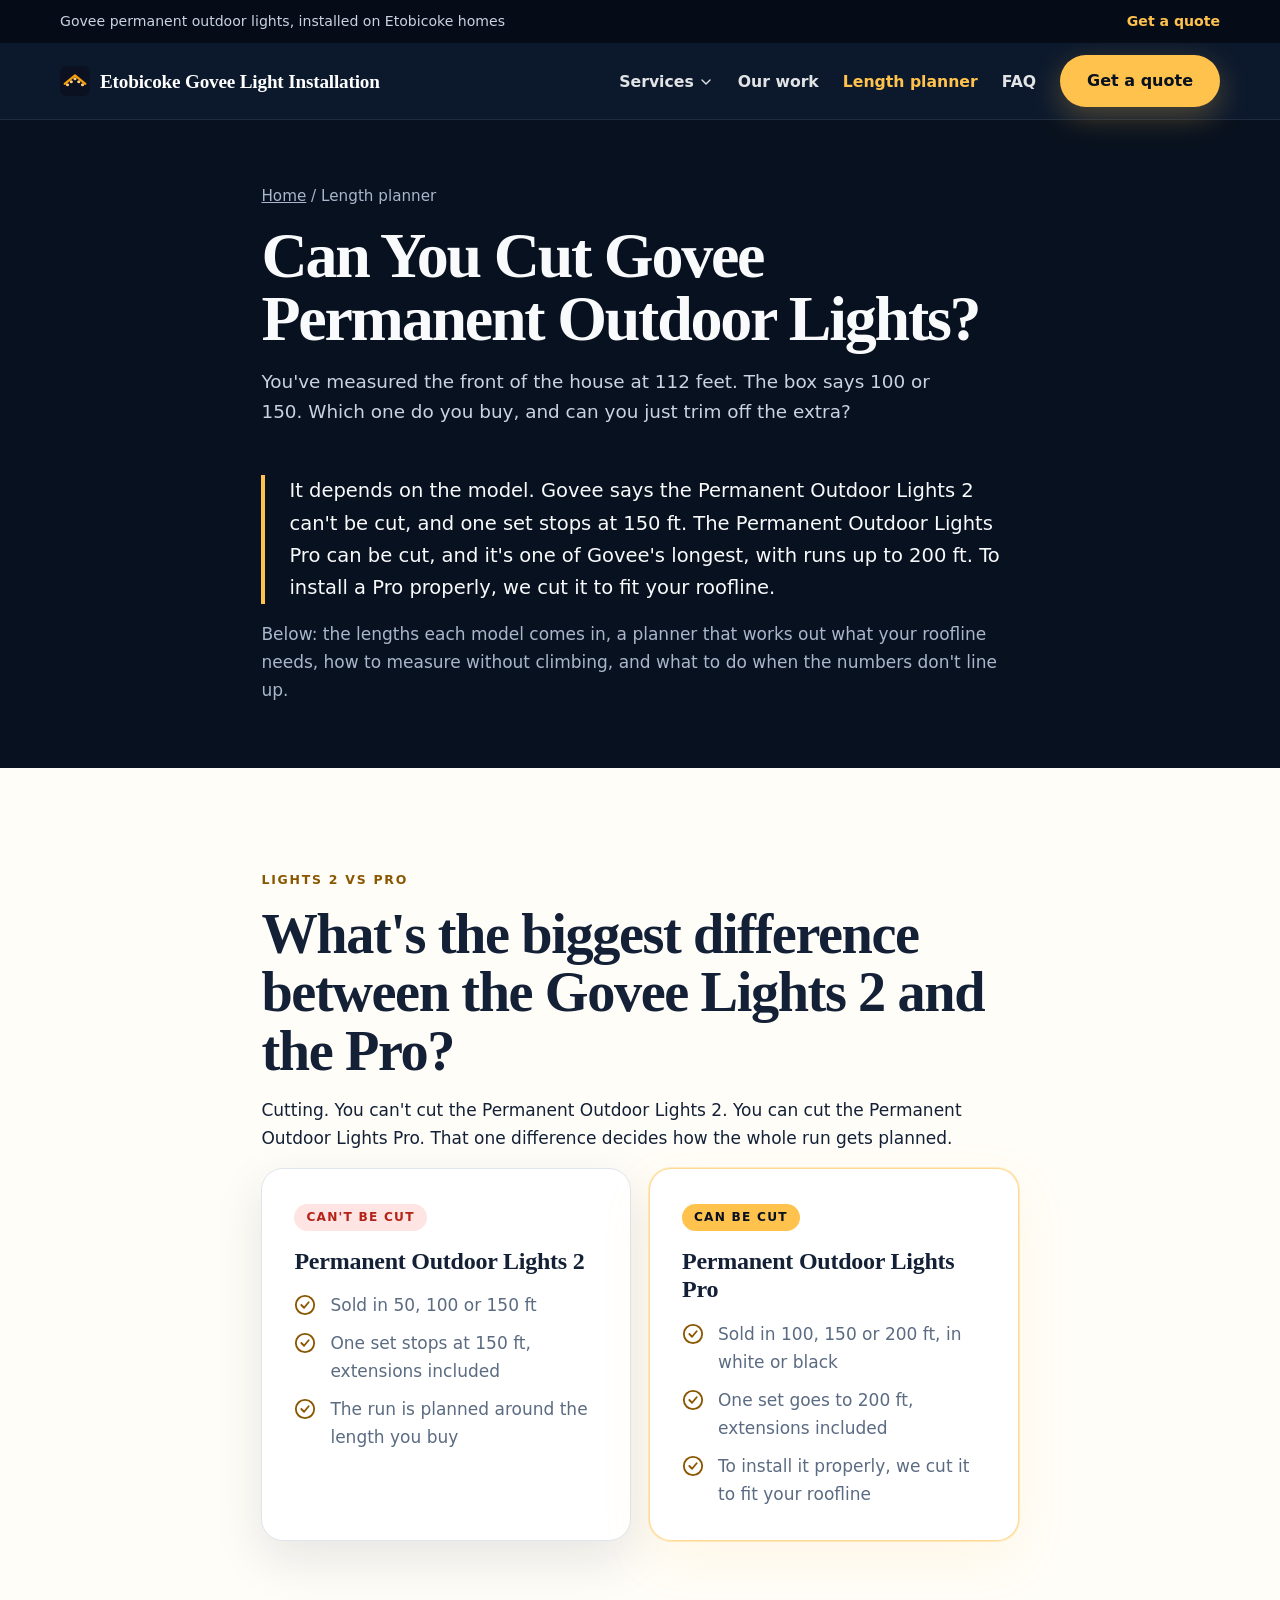
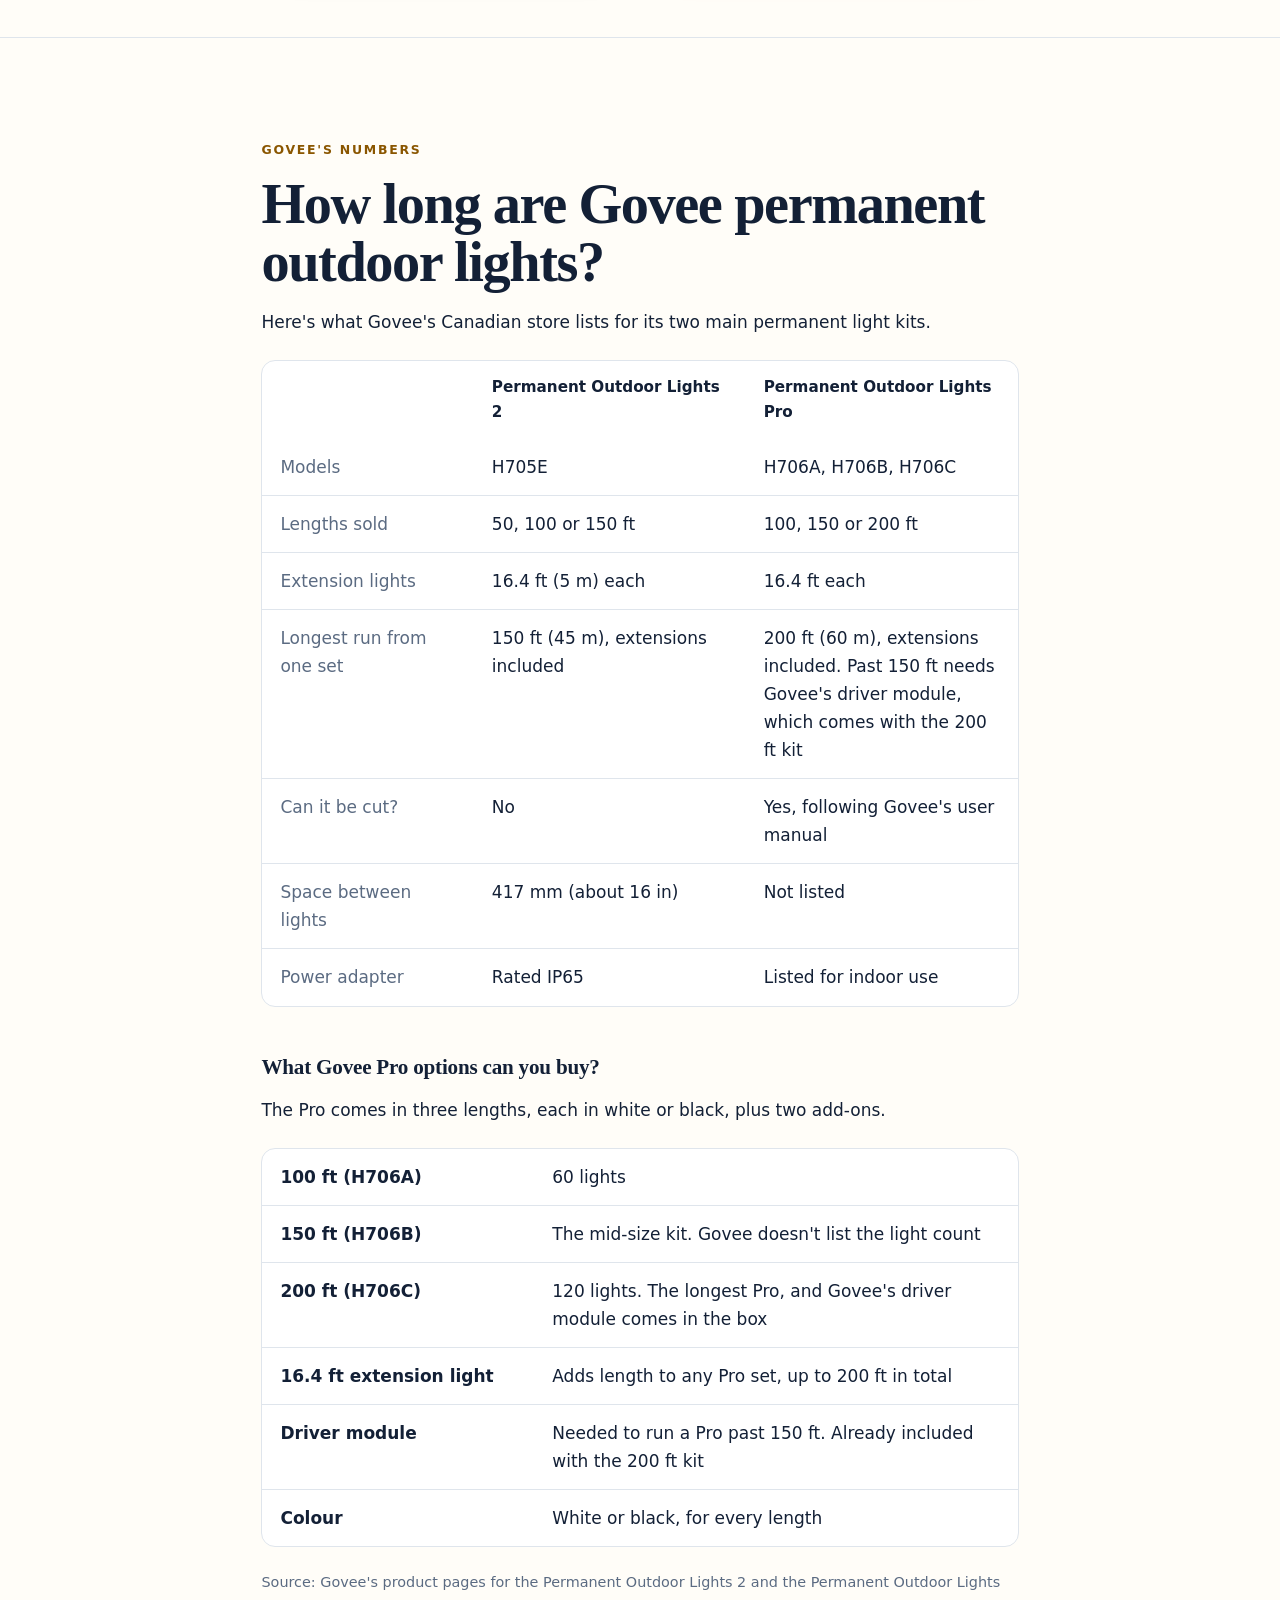
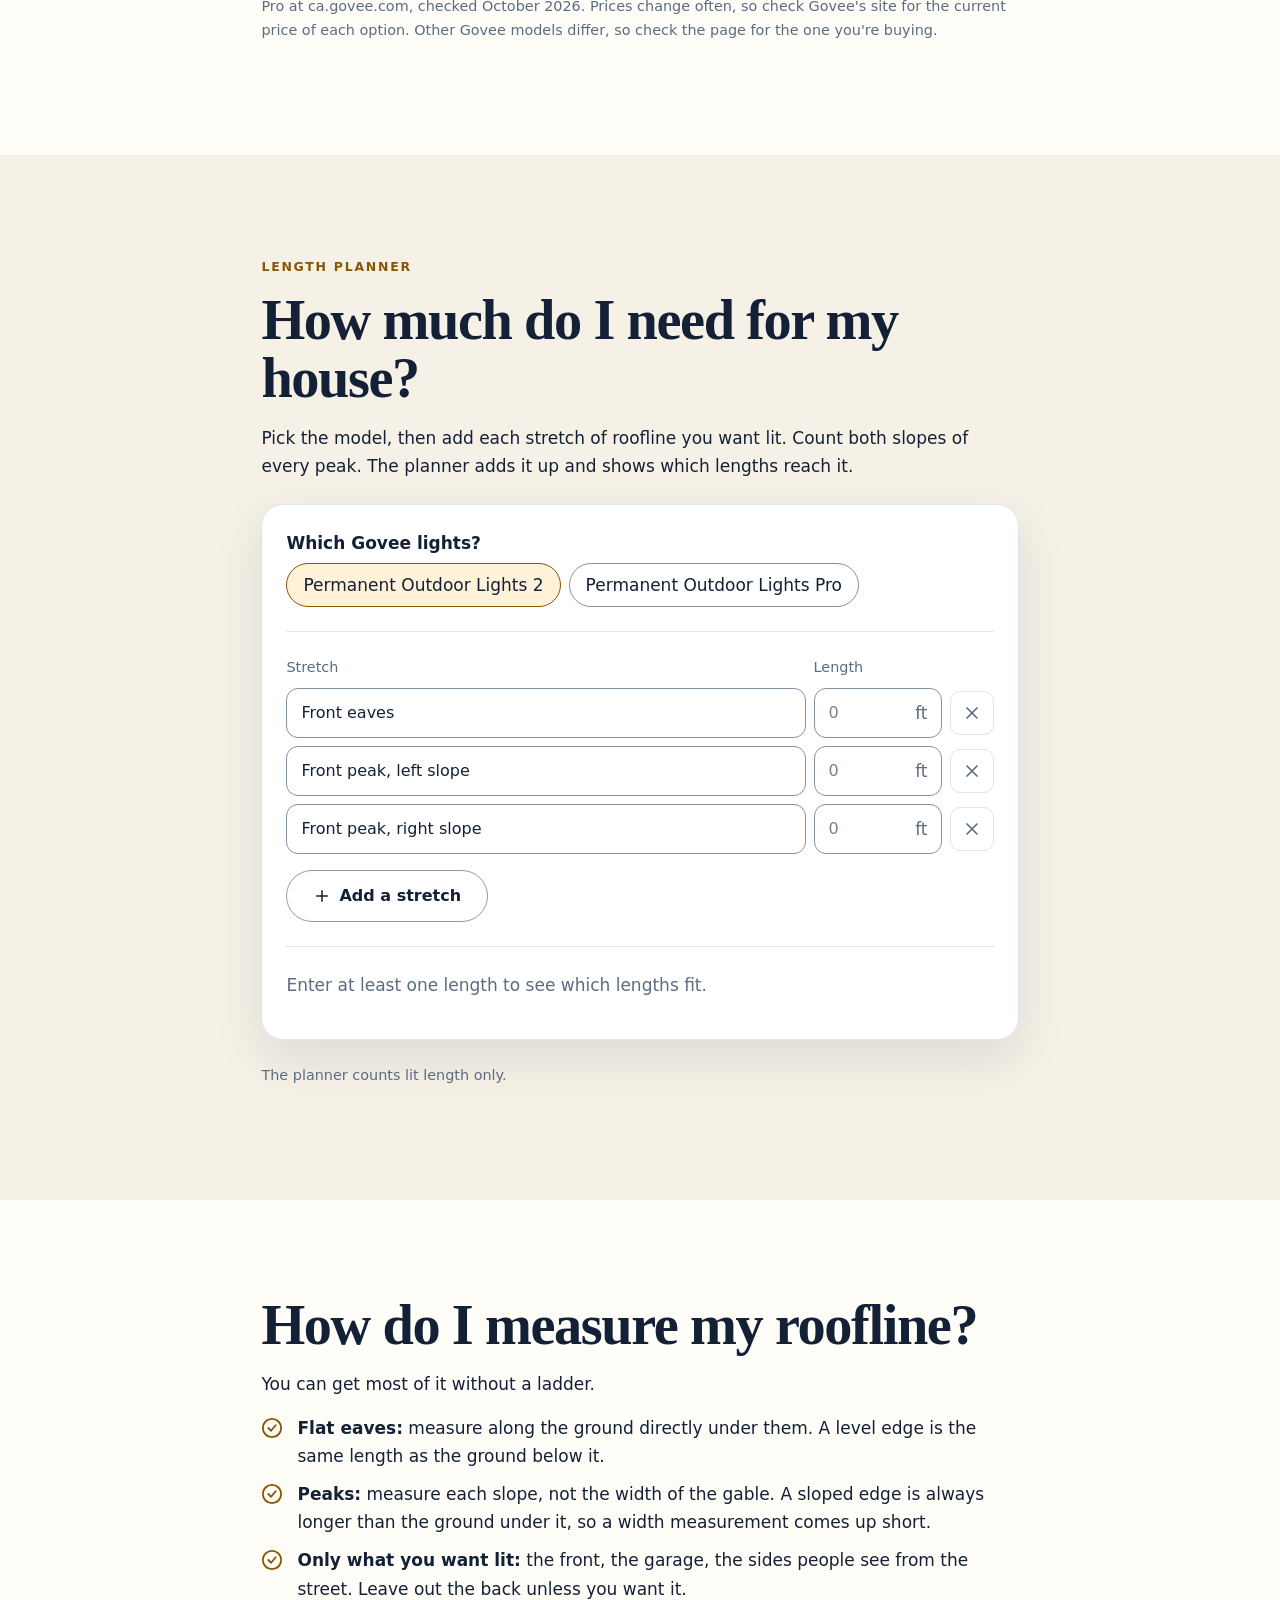
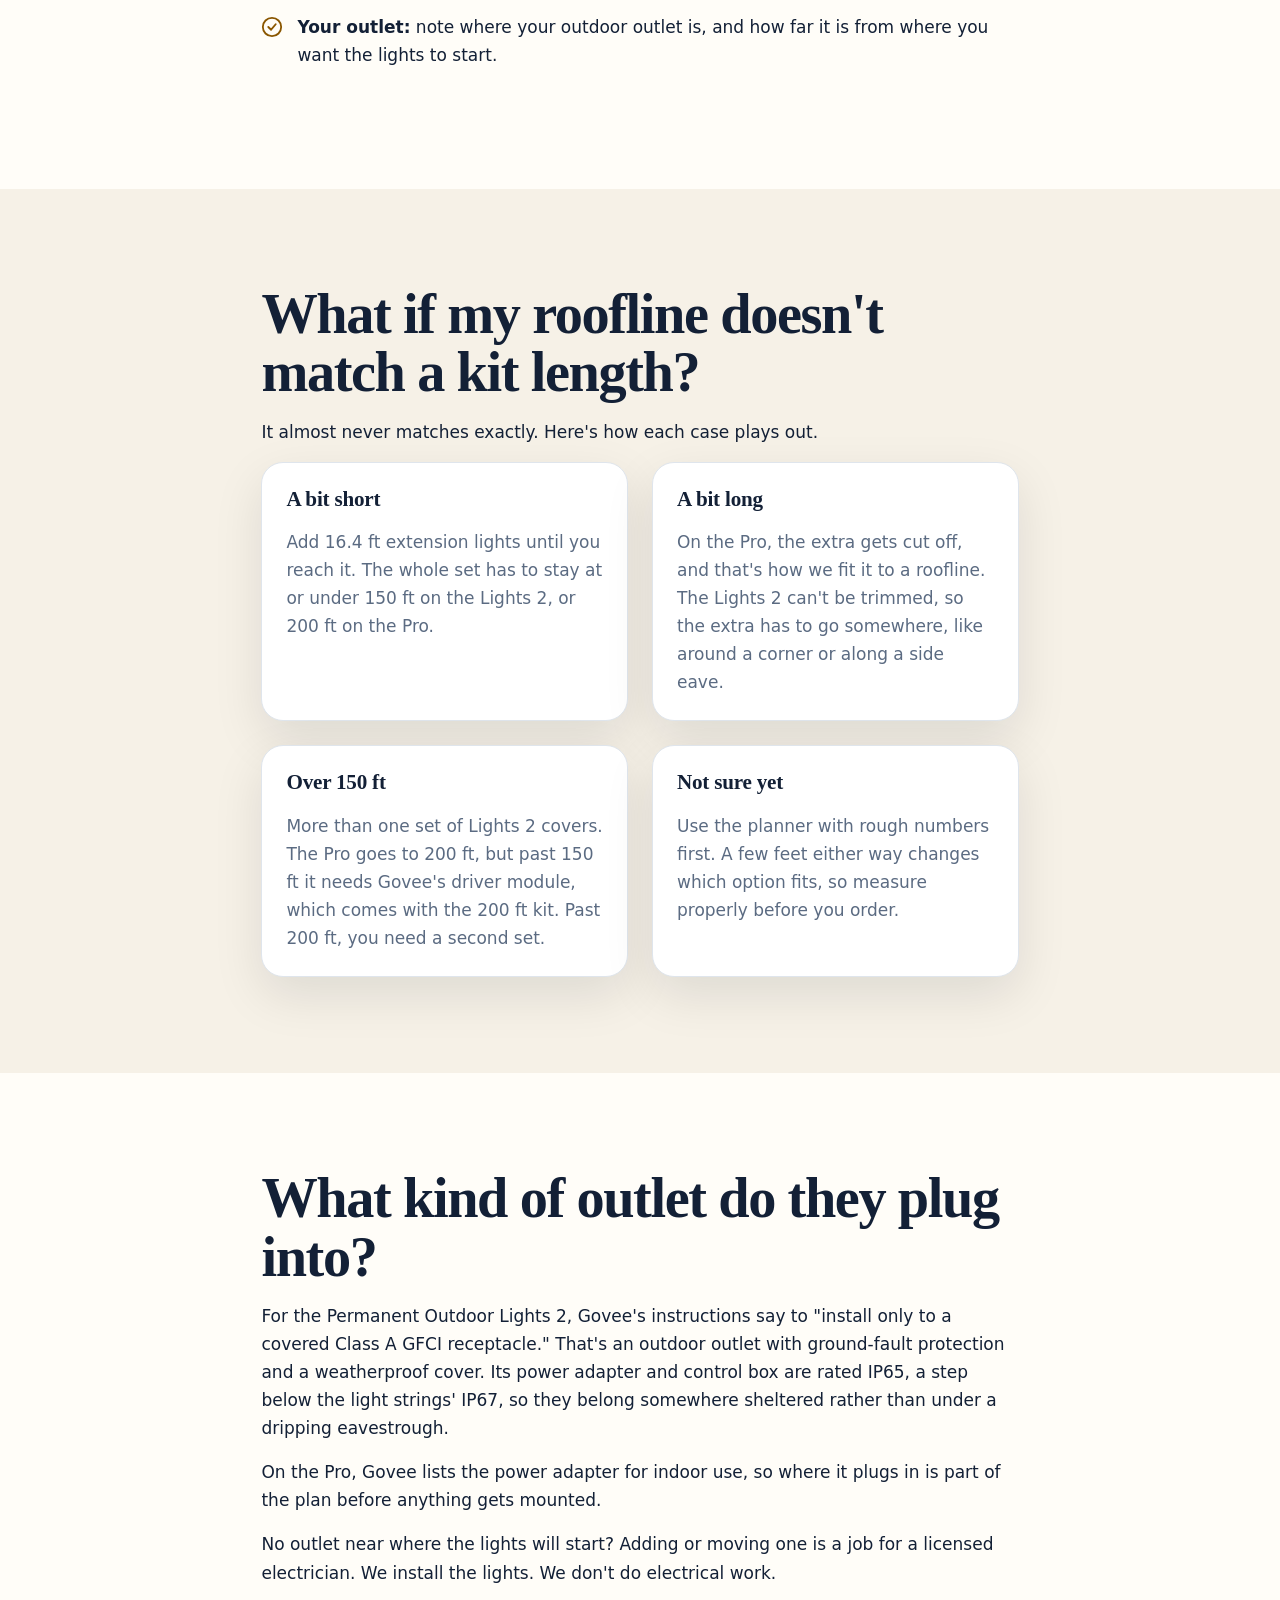
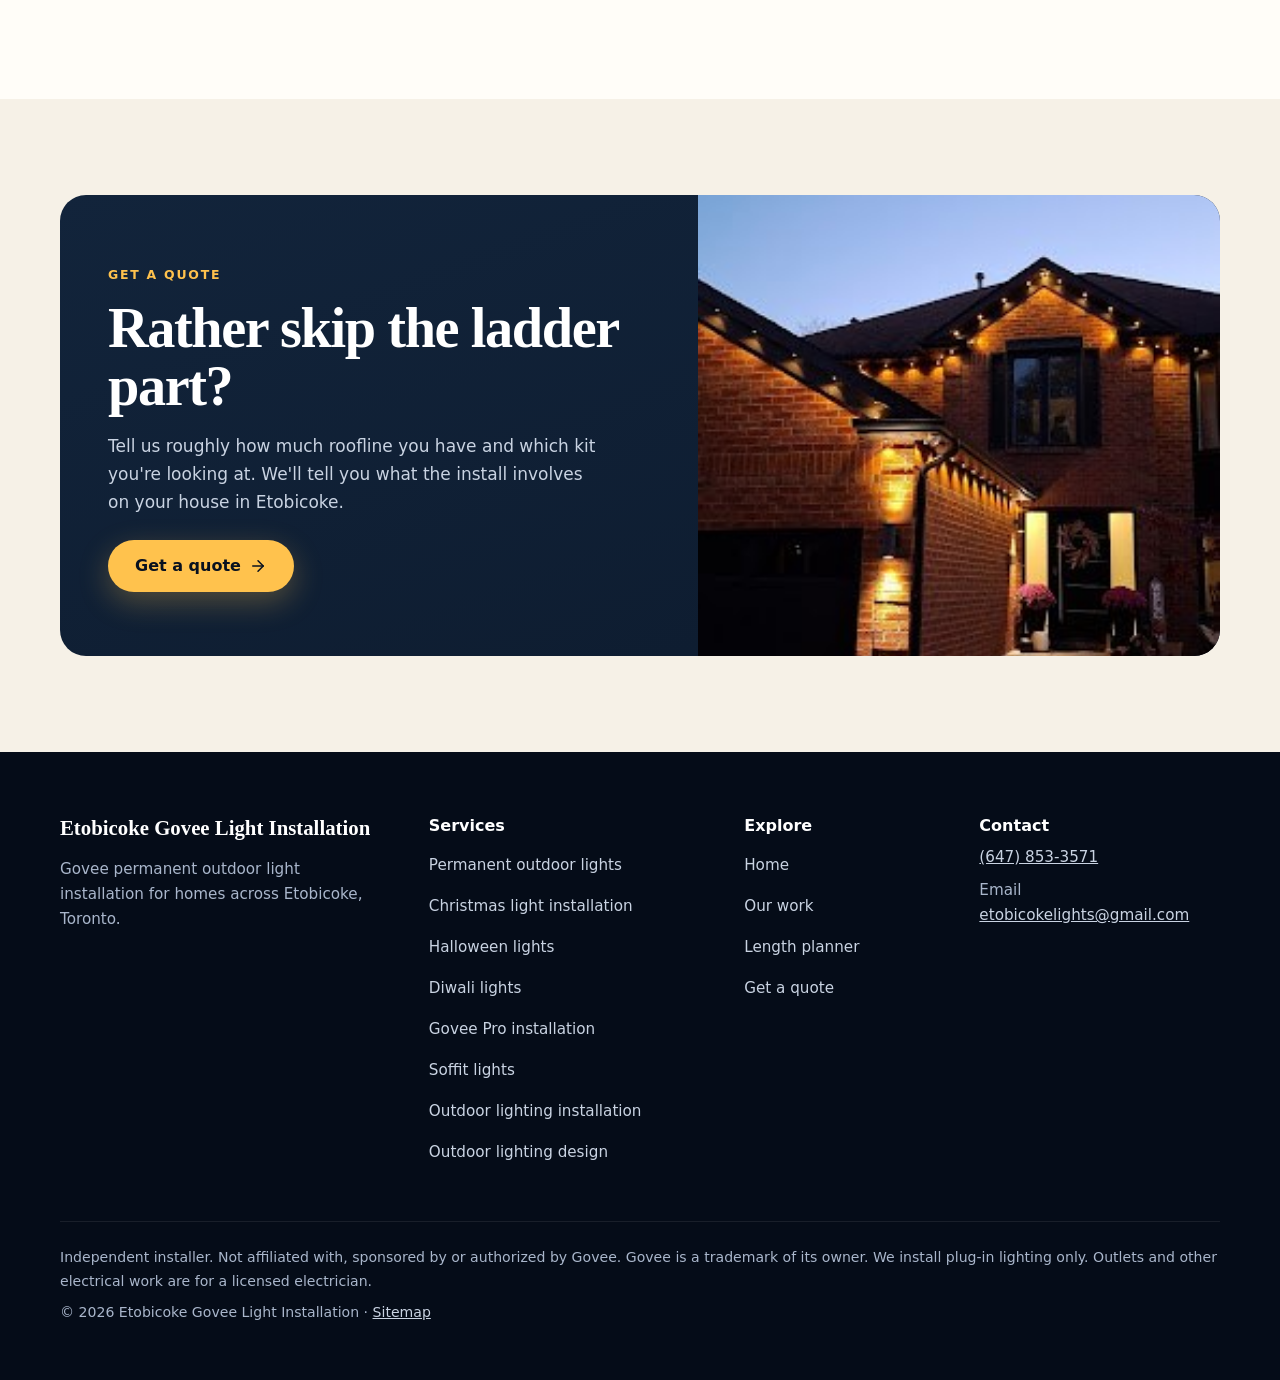
==== can-you-cut-govee-permanent-outdoor-lights/index.html @ 53f0d99e "SEO audit fixes: self-hosted fonts, schema, seasonal Christmas page, llms.txt - Self-host Inter (var" ====
<!doctype html>
<html lang="en-CA">
<head>
<meta charset="utf-8">
<meta name="viewport" content="width=device-width, initial-scale=1">
<title>Can You Cut Govee Permanent Outdoor Lights? Plan the Length</title>
<meta name="description" content="Depends on the model. The Govee Permanent Outdoor Lights 2 can&#x27;t be cut; the Pro can, in runs up to 200 ft. See the lengths and plan your roofline.">
<link rel="canonical" href="https://etobicokelights.com/can-you-cut-govee-permanent-outdoor-lights/">
<meta property="og:type" content="website">
<meta property="og:site_name" content="Etobicoke Govee Light Installation">
<meta property="og:title" content="Can You Cut Govee Permanent Outdoor Lights? Plan the Length">
<meta property="og:description" content="Depends on the model. The Govee Permanent Outdoor Lights 2 can&#x27;t be cut; the Pro can, in runs up to 200 ft. See the lengths and plan your roofline.">
<meta property="og:url" content="https://etobicokelights.com/can-you-cut-govee-permanent-outdoor-lights/">
<meta property="og:image" content="https://etobicokelights.com/assets/og-image.png">
<meta property="og:image:width" content="1200">
<meta property="og:image:height" content="630">
<meta property="og:image:alt" content="Illustration of a house at night with warm white lights along the roofline">
<meta name="twitter:card" content="summary_large_image">
<meta name="theme-color" content="#0B1120">
<link rel="icon" href="/assets/favicon.svg" type="image/svg+xml">
<link rel="preload" href="/assets/fonts/inter-latin.woff2" as="font" type="font/woff2" crossorigin>
<link rel="preload" href="/assets/fonts/source-serif-4-700-latin.woff2" as="font" type="font/woff2" crossorigin>
<link rel="stylesheet" href="/assets/site.css?v=ddac29f1">
<script>document.documentElement.classList.add("js")</script>
<script type="application/ld+json">{"@context": "https://schema.org", "@type": "BreadcrumbList", "itemListElement": [{"@type": "ListItem", "position": 1, "name": "Home", "item": "https://etobicokelights.com/"}, {"@type": "ListItem", "position": 2, "name": "Length planner", "item": "https://etobicokelights.com/can-you-cut-govee-permanent-outdoor-lights/"}]}</script>
</head>
<body>
<a class="skip" href="#main">Skip to main content</a>
<!-- Inline SVG icon set (Lucide-style, 2px stroke). Partial: build.py puts it at the top of every page. -->
<svg width="0" height="0" style="position:absolute" aria-hidden="true">
  <defs>
    <symbol id="i-bulb" viewBox="0 0 24 24" fill="none" stroke="currentColor" stroke-width="2" stroke-linecap="round" stroke-linejoin="round"><path d="M9 18h6"/><path d="M10 22h4"/><path d="M12 2a7 7 0 0 0-4 12.7c.6.5 1 1.3 1 2.1V18h6v-1.2c0-.8.4-1.6 1-2.1A7 7 0 0 0 12 2z"/></symbol>
    <symbol id="i-pin" viewBox="0 0 24 24" fill="none" stroke="currentColor" stroke-width="2" stroke-linecap="round" stroke-linejoin="round"><path d="M20 10c0 6-8 12-8 12s-8-6-8-12a8 8 0 0 1 16 0z"/><circle cx="12" cy="10" r="3"/></symbol>
    <symbol id="i-phone" viewBox="0 0 24 24" fill="none" stroke="currentColor" stroke-width="2" stroke-linecap="round" stroke-linejoin="round"><path d="M22 16.9v3a2 2 0 0 1-2.2 2 19.8 19.8 0 0 1-8.6-3.1 19.5 19.5 0 0 1-6-6A19.8 19.8 0 0 1 2.1 4.2 2 2 0 0 1 4.1 2h3a2 2 0 0 1 2 1.7c.1.9.4 1.8.7 2.7a2 2 0 0 1-.5 2.1L8 9.8a16 16 0 0 0 6 6l1.3-1.3a2 2 0 0 1 2.1-.4c.9.3 1.8.6 2.7.7a2 2 0 0 1 1.7 2z"/></symbol>
    <symbol id="i-ladder" viewBox="0 0 24 24" fill="none" stroke="currentColor" stroke-width="2" stroke-linecap="round" stroke-linejoin="round"><path d="M8 2v20"/><path d="M16 2v20"/><path d="M8 6h8"/><path d="M8 11h8"/><path d="M8 16h8"/></symbol>
    <symbol id="i-ruler" viewBox="0 0 24 24" fill="none" stroke="currentColor" stroke-width="2" stroke-linecap="round" stroke-linejoin="round"><path d="M21.3 15.3 8.7 2.7a1 1 0 0 0-1.4 0L2.7 7.3a1 1 0 0 0 0 1.4l12.6 12.6a1 1 0 0 0 1.4 0l4.6-4.6a1 1 0 0 0 0-1.4z"/><path d="m7.5 10.5 2 2"/><path d="m10.5 7.5 2 2"/><path d="m13.5 13.5 2 2"/></symbol>
    <symbol id="i-snow" viewBox="0 0 24 24" fill="none" stroke="currentColor" stroke-width="2" stroke-linecap="round" stroke-linejoin="round"><path d="M12 2v20"/><path d="m4.9 4.9 14.2 14.2"/><path d="M2 12h20"/><path d="m19.1 4.9-14.2 14.2"/></symbol>
    <symbol id="i-plug" viewBox="0 0 24 24" fill="none" stroke="currentColor" stroke-width="2" stroke-linecap="round" stroke-linejoin="round"><path d="M12 22v-5"/><path d="M9 8V2"/><path d="M15 8V2"/><path d="M18 8v5a6 6 0 0 1-12 0V8z"/></symbol>
    <symbol id="i-check" viewBox="0 0 24 24" fill="none" stroke="currentColor" stroke-width="2" stroke-linecap="round" stroke-linejoin="round"><circle cx="12" cy="12" r="10"/><path d="m8 12 3 3 5-6"/></symbol>
    <symbol id="i-plus" viewBox="0 0 24 24" fill="none" stroke="currentColor" stroke-width="2" stroke-linecap="round" stroke-linejoin="round"><path d="M12 5v14"/><path d="M5 12h14"/></symbol>
    <symbol id="i-x" viewBox="0 0 24 24" fill="none" stroke="currentColor" stroke-width="2" stroke-linecap="round" stroke-linejoin="round"><path d="M18 6 6 18"/><path d="m6 6 12 12"/></symbol>
    <symbol id="i-menu" viewBox="0 0 24 24" fill="none" stroke="currentColor" stroke-width="2" stroke-linecap="round" stroke-linejoin="round"><path d="M4 6h16"/><path d="M4 12h16"/><path d="M4 18h16"/></symbol>
    <symbol id="i-chevron" viewBox="0 0 24 24" fill="none" stroke="currentColor" stroke-width="2" stroke-linecap="round" stroke-linejoin="round"><path d="m6 9 6 6 6-6"/></symbol>
    <symbol id="i-arrow" viewBox="0 0 24 24" fill="none" stroke="currentColor" stroke-width="2" stroke-linecap="round" stroke-linejoin="round"><path d="M5 12h14"/><path d="m12 5 7 7-7 7"/></symbol>
    <symbol id="i-roof" viewBox="0 0 24 24" fill="none" stroke="currentColor" stroke-width="2" stroke-linecap="round" stroke-linejoin="round"><path d="m3 12 9-8 9 8"/><path d="M6 15h.01"/><path d="M10 15h.01"/><path d="M14 15h.01"/><path d="M18 15h.01"/></symbol>
    <symbol id="i-eave" viewBox="0 0 24 24" fill="none" stroke="currentColor" stroke-width="2" stroke-linecap="round" stroke-linejoin="round"><path d="M2 8h20"/><path d="M4 8v12"/><path d="M6 12h.01"/><path d="M10 12h.01"/><path d="M14 12h.01"/><path d="M18 12h.01"/></symbol>
    <symbol id="i-palette" viewBox="0 0 24 24" fill="none" stroke="currentColor" stroke-width="2" stroke-linecap="round" stroke-linejoin="round"><path d="M12 22a10 10 0 1 1 10-10c0 2.8-2.2 4-4 4h-2a2 2 0 0 0-1.5 3.3A2 2 0 0 1 12 22z"/><circle cx="7.5" cy="10.5" r="1"/><circle cx="10.5" cy="6.5" r="1"/><circle cx="15.5" cy="7.5" r="1"/></symbol>
  </defs>
</svg>

<div class="topbar"><div class="wrap"><span>Govee permanent outdoor lights, installed on Etobicoke homes</span><a href="/contact/">Get a quote</a></div></div>
<header class="site">
  <div class="wrap bar">
    <a class="brand" href="/"><img src="/assets/favicon.svg" alt="" width="30" height="30"><span>Etobicoke Govee Light Installation</span></a>
    <nav class="primary" id="primary-nav" aria-label="Primary"><ul><li class="has-sub"><a href="/#services">Services<svg class="chev" aria-hidden="true"><use href="#i-chevron"/></svg></a><ul class="sub" aria-label="Services"><li><a href="/permanent-outdoor-lights/">Permanent outdoor lights</a></li><li><a href="/christmas-light-installation/">Christmas light installation</a></li><li><a href="/halloween-lights/">Halloween lights</a></li><li><a href="/diwali-lights/">Diwali lights</a></li><li><a href="/govee-pro-installation/">Govee Pro installation</a></li><li><a href="/soffit-lights/">Soffit lights</a></li><li><a href="/outdoor-lighting-installation/">Outdoor lighting installation</a></li><li><a href="/outdoor-lighting-design/">Outdoor lighting design</a></li></ul></li><li><a href="/#work">Our work</a></li><li><a href="/can-you-cut-govee-permanent-outdoor-lights/" aria-current="page">Length planner</a></li><li><a href="/#faq">FAQ</a></li></ul></nav>
    <div class="bar-actions">
      <a class="btn btn-primary" href="/contact/">Get a quote</a>
      <button class="menu-btn" type="button" aria-expanded="false" aria-controls="primary-nav" aria-label="Menu"><svg aria-hidden="true"><use href="#i-menu"/></svg></button>
    </div>
  </div>
</header>

<main id="main">
  <section class="page-head theme-dark" aria-labelledby="page-title">
    <div class="wrap narrow">
      <nav class="crumbs" aria-label="Breadcrumb"><a href="/">Home</a> / <span aria-current="page">Length planner</span></nav>
      <h1 id="page-title">Can You Cut Govee Permanent Outdoor Lights?</h1>
      <p class="lead">You've measured the front of the house at 112 feet. The box says 100 or 150. Which one do you buy, and can you just trim off the extra?</p>
      <p class="answer" style="margin-top:var(--space-6)">It depends on the model. Govee says the Permanent Outdoor Lights 2 can't be cut, and one set stops at 150 ft. The Permanent Outdoor Lights Pro can be cut, and it's one of Govee's longest, with runs up to 200 ft. To install a Pro properly, we cut it to fit your roofline.</p>
      <p class="muted">Below: the lengths each model comes in, a planner that works out what your roofline needs, how to measure without climbing, and what to do when the numbers don't line up.</p>
    </div>
  </section>

  <section class="theme-light" aria-labelledby="vs-title">
    <div class="wrap narrow">
      <p class="eyebrow">Lights 2 vs Pro</p>
      <h2 id="vs-title">What's the biggest difference between the Govee Lights 2 and the Pro?</h2>
      <p>Cutting. You can't cut the Permanent Outdoor Lights 2. You can cut the Permanent Outdoor Lights Pro. That one difference decides how the whole run gets planned.</p>
      <div class="compare">
        <div class="compare-card">
          <span class="cut-tag no">Can't be cut</span>
          <h3>Permanent Outdoor Lights 2</h3>
          <ul class="checks">
            <li><svg aria-hidden="true"><use href="#i-check"/></svg><span>Sold in 50, 100 or 150 ft</span></li>
            <li><svg aria-hidden="true"><use href="#i-check"/></svg><span>One set stops at 150 ft, extensions included</span></li>
            <li><svg aria-hidden="true"><use href="#i-check"/></svg><span>The run is planned around the length you buy</span></li>
          </ul>
        </div>
        <div class="compare-card pro">
          <span class="cut-tag yes">Can be cut</span>
          <h3>Permanent Outdoor Lights Pro</h3>
          <ul class="checks">
            <li><svg aria-hidden="true"><use href="#i-check"/></svg><span>Sold in 100, 150 or 200 ft, in white or black</span></li>
            <li><svg aria-hidden="true"><use href="#i-check"/></svg><span>One set goes to 200 ft, extensions included</span></li>
            <li><svg aria-hidden="true"><use href="#i-check"/></svg><span>To install it properly, we cut it to fit your roofline</span></li>
          </ul>
        </div>
      </div>
    </div>
  </section>

  <section class="theme-light" aria-labelledby="lengths-title">
    <div class="wrap narrow">
      <p class="eyebrow">Govee's numbers</p>
      <h2 id="lengths-title">How long are Govee permanent outdoor lights?</h2>
      <p>Here's what Govee's Canadian store lists for its two main permanent light kits.</p>
      <div class="table-wrap">
        <table class="spec spec-3">
          <thead>
            <tr><th scope="col"><span class="sr-only">Spec</span></th><th scope="col">Permanent Outdoor Lights 2</th><th scope="col">Permanent Outdoor Lights Pro</th></tr>
          </thead>
          <tbody>
            <tr><th scope="row">Models</th><td>H705E</td><td>H706A, H706B, H706C</td></tr>
            <tr><th scope="row">Lengths sold</th><td>50, 100 or 150 ft</td><td>100, 150 or 200 ft</td></tr>
            <tr><th scope="row">Extension lights</th><td>16.4 ft (5 m) each</td><td>16.4 ft each</td></tr>
            <tr><th scope="row">Longest run from one set</th><td>150 ft (45 m), extensions included</td><td>200 ft (60 m), extensions included. Past 150 ft needs Govee's driver module, which comes with the 200 ft kit</td></tr>
            <tr><th scope="row">Can it be cut?</th><td>No</td><td>Yes, following Govee's user manual</td></tr>
            <tr><th scope="row">Space between lights</th><td>417 mm (about 16 in)</td><td>Not listed</td></tr>
            <tr><th scope="row">Power adapter</th><td>Rated IP65</td><td>Listed for indoor use</td></tr>
          </tbody>
        </table>
      </div>
      <h3 id="pro-options" style="margin-top:var(--space-6)">What Govee Pro options can you buy?</h3>
      <p>The Pro comes in three lengths, each in white or black, plus two add-ons.</p>
      <div class="table-wrap">
        <table class="spec spec-opts">
          <tbody>
            <tr><th scope="row">100 ft (H706A)</th><td>60 lights</td></tr>
            <tr><th scope="row">150 ft (H706B)</th><td>The mid-size kit. Govee doesn't list the light count</td></tr>
            <tr><th scope="row">200 ft (H706C)</th><td>120 lights. The longest Pro, and Govee's driver module comes in the box</td></tr>
            <tr><th scope="row">16.4 ft extension light</th><td>Adds length to any Pro set, up to 200 ft in total</td></tr>
            <tr><th scope="row">Driver module</th><td>Needed to run a Pro past 150 ft. Already included with the 200 ft kit</td></tr>
            <tr><th scope="row">Colour</th><td>White or black, for every length</td></tr>
          </tbody>
        </table>
      </div>
      <p class="muted small">Source: Govee's product pages for the Permanent Outdoor Lights 2 and the Permanent Outdoor Lights Pro at ca.govee.com, checked October 2026. Prices change often, so check Govee's site for the current price of each option. Other Govee models differ, so check the page for the one you're buying.</p>
    </div>
  </section>

  <section id="planner" class="theme-cream" aria-labelledby="planner-title">
    <div class="wrap narrow">
      <p class="eyebrow">Length planner</p>
      <h2 id="planner-title">How much do I need for my house?</h2>
      <p>Pick the model, then add each stretch of roofline you want lit. Count both slopes of every peak. The planner adds it up and shows which lengths reach it.</p>
      <div class="calc" id="calc">
        <fieldset class="calc-model">
          <legend>Which Govee lights?</legend>
          <div class="choices">
            <div class="choice"><input type="radio" id="m-pol2" name="model" value="pol2" checked><label for="m-pol2">Permanent Outdoor Lights 2</label></div>
            <div class="choice"><input type="radio" id="m-pro" name="model" value="pro"><label for="m-pro">Permanent Outdoor Lights Pro</label></div>
          </div>
        </fieldset>
        <div class="runs" id="runs">
          <div class="run run-head" aria-hidden="true"><span>Stretch</span><span>Length</span><span></span></div>
        </div>
        <button type="button" class="btn btn-ghost" id="add-run"><svg aria-hidden="true"><use href="#i-plus"/></svg>Add a stretch</button>
        <div class="calc-out" id="calc-out" aria-live="polite"></div>
        <noscript><p>The planner needs JavaScript. To work it out by hand, add up your stretches. For the Permanent Outdoor Lights 2, the total has to be 150 ft or less: pick the kit length just above it, or the one just below plus enough 16.4 ft extensions to reach it. For the Pro, the limit is 200 ft, and the extra length is cut off.</p></noscript>
      </div>
      <p class="muted small">The planner counts lit length only.</p>
    </div>
  </section>

  <section class="theme-light" aria-labelledby="measure-title">
    <div class="wrap narrow">
      <h2 id="measure-title">How do I measure my roofline?</h2>
      <p>You can get most of it without a ladder.</p>
      <ul class="checks">
        <li><svg aria-hidden="true"><use href="#i-check"/></svg><span><strong>Flat eaves:</strong> measure along the ground directly under them. A level edge is the same length as the ground below it.</span></li>
        <li><svg aria-hidden="true"><use href="#i-check"/></svg><span><strong>Peaks:</strong> measure each slope, not the width of the gable. A sloped edge is always longer than the ground under it, so a width measurement comes up short.</span></li>
        <li><svg aria-hidden="true"><use href="#i-check"/></svg><span><strong>Only what you want lit:</strong> the front, the garage, the sides people see from the street. Leave out the back unless you want it.</span></li>
        <li><svg aria-hidden="true"><use href="#i-check"/></svg><span><strong>Your outlet:</strong> note where your outdoor outlet is, and how far it is from where you want the lights to start.</span></li>
      </ul>
    </div>
  </section>

  <section class="theme-cream" aria-labelledby="mismatch-title">
    <div class="wrap narrow">
      <h2 id="mismatch-title">What if my roofline doesn't match a kit length?</h2>
      <p>It almost never matches exactly. Here's how each case plays out.</p>
      <div class="grid-2">
        <div class="card">
          <h3>A bit short</h3>
          <p class="muted">Add 16.4 ft extension lights until you reach it. The whole set has to stay at or under 150 ft on the Lights 2, or 200 ft on the Pro.</p>
        </div>
        <div class="card">
          <h3>A bit long</h3>
          <p class="muted">On the Pro, the extra gets cut off, and that's how we fit it to a roofline. The Lights 2 can't be trimmed, so the extra has to go somewhere, like around a corner or along a side eave.</p>
        </div>
        <div class="card">
          <h3>Over 150 ft</h3>
          <p class="muted">More than one set of Lights 2 covers. The Pro goes to 200 ft, but past 150 ft it needs Govee's driver module, which comes with the 200 ft kit. Past 200 ft, you need a second set.</p>
        </div>
        <div class="card">
          <h3>Not sure yet</h3>
          <p class="muted">Use the planner with rough numbers first. A few feet either way changes which option fits, so measure properly before you order.</p>
        </div>
      </div>
    </div>
  </section>

  <section class="theme-light" aria-labelledby="outlet-title">
    <div class="wrap narrow">
      <h2 id="outlet-title">What kind of outlet do they plug into?</h2>
      <p>For the Permanent Outdoor Lights 2, Govee's instructions say to "install only to a covered Class A GFCI receptacle." That's an outdoor outlet with ground-fault protection and a weatherproof cover. Its power adapter and control box are rated IP65, a step below the light strings' IP67, so they belong somewhere sheltered rather than under a dripping eavestrough.</p>
      <p>On the Pro, Govee lists the power adapter for indoor use, so where it plugs in is part of the plan before anything gets mounted.</p>
      <p>No outlet near where the lights will start? Adding or moving one is a job for a licensed electrician. We install the lights. We don't do electrical work.</p>
    </div>
  </section>

  <section class="theme-cream" aria-labelledby="cta-title">
    <div class="wrap">
      <div class="cta-photo">
        <div class="cta-copy">
          <p class="eyebrow">Get a quote</p>
          <h2 id="cta-title">Rather skip the ladder part?</h2>
          <p>Tell us roughly how much roofline you have and which kit you're looking at. We'll tell you what the install involves on your house in Etobicoke.</p>
          <div class="actions">
            <a class="btn btn-primary" href="/contact/">Get a quote<svg aria-hidden="true"><use href="#i-arrow"/></svg></a>
          </div>
        </div>
        <div class="cta-media"><img src="/assets/img/jobs/warm-white-dusk.jpg" alt="Brick house at dusk with warm white permanent lights along the roofline, one of our installs" width="243" height="406" loading="lazy"></div>
      </div>
    </div>
  </section>
</main>

<footer class="site">
  <div class="wrap">
    <div class="cols">
      <div>
        <p class="foot-name">Etobicoke Govee Light Installation</p>
        <p>Govee permanent outdoor light installation for homes across Etobicoke, Toronto.</p>
      </div>
      <nav aria-label="Services"><h2>Services</h2><ul class="foot-links"><li><a href="/permanent-outdoor-lights/">Permanent outdoor lights</a></li><li><a href="/christmas-light-installation/">Christmas light installation</a></li><li><a href="/halloween-lights/">Halloween lights</a></li><li><a href="/diwali-lights/">Diwali lights</a></li><li><a href="/govee-pro-installation/">Govee Pro installation</a></li><li><a href="/soffit-lights/">Soffit lights</a></li><li><a href="/outdoor-lighting-installation/">Outdoor lighting installation</a></li><li><a href="/outdoor-lighting-design/">Outdoor lighting design</a></li></ul></nav>
      <nav aria-label="Footer"><h2>Explore</h2><ul class="foot-links"><li><a href="/">Home</a></li><li><a href="/#work">Our work</a></li><li><a href="/can-you-cut-govee-permanent-outdoor-lights/">Length planner</a></li><li><a href="/contact/">Get a quote</a></li></ul></nav>
      <div>
        <h2>Contact</h2>
        <p><a href="tel:+16478533571">(647) 853-3571</a></p>
        <p>Email <a href="mailto:etobicokelights@gmail.com">etobicokelights@gmail.com</a></p>
        
      </div>
    </div>
    <div class="foot-legal">
      <p>Independent installer. Not affiliated with, sponsored by or authorized by Govee. Govee is a trademark of its owner. We install plug-in lighting only. Outlets and other electrical work are for a licensed electrician.</p>
      <p>&copy; 2026 Etobicoke Govee Light Installation · <a href="/sitemap/">Sitemap</a></p>
    </div>
  </div>
</footer>
<script src="/assets/site.js?v=ddac29f1" defer></script>
</body>
</html>
---- assets/site.css ----
/* etobicokelights.com. Direction (Kirill, 2026-10-28): closer to glowlineinstallations.ca, which means
   alternating dark and light sections, big serif headings, a gold accent and photo-led sections.
   Only the style is borrowed. Words, photos and claims are this business's own.
   Each section sets a theme (theme-dark, theme-light or theme-cream), and components read
   the --fg / --card / --field tokens, so the same card works on any background. */
/* Self-hosted fonts (2026-10-29): Google Fonts' CSS was render-blocking and put mobile LCP at 3.0 s.
   Latin subsets from Google Fonts. Inter is variable (400 to 800). Source Serif 4 is a static 700,
   the only weight the headings use. build.py preloads both. */
@font-face {
  font-family: "Inter";
  font-style: normal;
  font-weight: 400 800;
  font-display: swap;
  src: url("/assets/fonts/inter-latin.woff2") format("woff2");
}
@font-face {
  font-family: "Source Serif 4";
  font-style: normal;
  font-weight: 700;
  font-display: swap;
  src: url("/assets/fonts/source-serif-4-700-latin.woff2") format("woff2");
}
:root {
  --ink: #08111F;
  --ink-2: #050C18;
  --navy: #0D1B2E;
  --navy-2: #12243B;
  --paper: #FFFDF8;
  --cream: #F6F1E7;
  --gold: #FFC24D;
  --gold-hover: #FFD27A;
  --gold-deep: #8A5600;
  --focus: #FFD27A;
  --tbd-bg: #FDE68A;
  --tbd-text: #422006;
  --radius: 22px;
  --radius-sm: 14px;
  --space-1: 8px; --space-2: 16px; --space-3: 24px; --space-4: 32px; --space-6: 48px; --space-8: 64px; --space-12: 96px;
  --font-head: "Source Serif 4", Georgia, "Times New Roman", serif;
  --font-body: "Inter", system-ui, -apple-system, "Segoe UI", sans-serif;
  --ease: cubic-bezier(0.2, 0.8, 0.2, 1);
  --shadow: 0 18px 50px rgba(8, 17, 31, 0.10);
}
body, .theme-dark {
  --fg: #F8FAFC;
  --fg-muted: #A9B6CB;
  --card: #0F1F35;
  --card-border: rgba(255, 255, 255, 0.10);
  --field: #132842;
  --field-border: rgba(255, 255, 255, 0.28);
  --eyebrow: var(--gold);
  --link: var(--gold);
  --ghost-border: rgba(255, 255, 255, 0.40);
  color-scheme: dark;
}
.theme-light, .theme-cream {
  --fg: #132036;
  --fg-muted: #5B6B82;
  --card: #FFFFFF;
  --card-border: #DFE5EC;
  --field: #FFFFFF;
  --field-border: #8492A6;
  --eyebrow: var(--gold-deep);
  --link: var(--gold-deep);
  --ghost-border: rgba(19, 32, 54, 0.45);
  color-scheme: light;
}
.theme-dark { background: var(--ink); color: var(--fg); }
.theme-light { background: var(--paper); color: var(--fg); }
.theme-cream { background: var(--cream); color: var(--fg); }

*, *::before, *::after { box-sizing: border-box; }
html { scroll-behavior: smooth; }
body {
  margin: 0;
  background: var(--ink);
  color: var(--fg);
  font: 400 17px/1.65 var(--font-body);
  -webkit-font-smoothing: antialiased;
}
img, svg { display: block; max-width: 100%; }
a { color: var(--link); }
h1, h2, h3 { font-family: var(--font-head); font-weight: 700; line-height: 1.04; letter-spacing: -0.025em; margin: 0 0 var(--space-2); }
h1 { font-size: clamp(2.6rem, 6vw, 4.8rem); line-height: 0.98; letter-spacing: -0.035em; }
h2 { font-size: clamp(2.1rem, 4.4vw, 3.6rem); }
h3 { font-size: 1.32rem; line-height: 1.2; letter-spacing: -0.01em; }
p { margin: 0 0 var(--space-2); }
.muted { color: var(--fg-muted); }
.small { font-size: 0.9rem; }
.wrap { width: min(1160px, 100% - 2 * var(--space-3)); margin-inline: auto; }
.narrow { max-width: 70ch; }
section { padding-block: var(--space-12); }
.theme-light + .theme-light, .theme-dark + .theme-dark, .theme-cream + .theme-cream { border-top: 1px solid var(--card-border); }
:focus-visible { outline: 3px solid var(--focus); outline-offset: 3px; border-radius: 6px; }
.sr-only { position: absolute; width: 1px; height: 1px; padding: 0; margin: -1px; overflow: hidden; clip: rect(0, 0, 0, 0); white-space: nowrap; border: 0; }
@media (max-width: 640px) { section { padding-block: var(--space-8); } body { font-size: 16px; } }

.skip { position: absolute; left: -9999px; top: 0; }
.skip:focus { left: var(--space-2); top: var(--space-2); z-index: 100; background: var(--gold); color: var(--ink); padding: var(--space-1) var(--space-2); border-radius: 8px; }

.eyebrow { display: inline-flex; align-items: center; gap: 8px; color: var(--eyebrow); font: 800 0.78rem/1.3 var(--font-body); letter-spacing: 0.14em; text-transform: uppercase; margin-bottom: var(--space-2); }
.eyebrow svg { width: 16px; height: 16px; }

/* Draft-only markers */
.preview-banner { background: var(--tbd-bg); color: var(--tbd-text); text-align: center; font-weight: 500; padding: var(--space-1) var(--space-2); font-size: 0.95rem; }
.tbd { background: var(--tbd-bg); color: var(--tbd-text); padding: 0 6px; border-radius: 4px; font-weight: 500; }
.tbd-note { background: rgba(253, 230, 138, 0.14); border: 1px dashed #C9A227; color: var(--fg); border-radius: var(--radius-sm); padding: var(--space-2) var(--space-3); }

/* Top bar + header */
.topbar { background: var(--ink-2); color: #C9D3E2; font-size: 0.88rem; }
.topbar .wrap { display: flex; align-items: center; justify-content: space-between; gap: var(--space-2); min-height: 40px; }
.topbar a { color: var(--gold); font-weight: 700; text-decoration: none; padding: 10px 0; }
.topbar a:hover { text-decoration: underline; }
@media (max-width: 640px) { .topbar .wrap { justify-content: center; } .topbar span { display: none; } }

header.site { position: sticky; top: 0; z-index: 40; background: rgba(13, 27, 46, 0.96); backdrop-filter: blur(8px); border-bottom: 1px solid rgba(255, 255, 255, 0.08); }
.bar { display: flex; align-items: center; justify-content: space-between; gap: var(--space-3); min-height: 76px; }
.brand { font: 700 1.2rem/1.1 var(--font-head); letter-spacing: -0.01em; color: #FFFFFF; text-decoration: none; display: flex; align-items: center; gap: 10px; }
.brand svg { width: 30px; height: 30px; flex: none; }
nav.primary { margin-left: auto; }
nav.primary ul { display: flex; gap: var(--space-3); list-style: none; margin: 0; padding: 0; }
nav.primary a { color: #FFFFFF; text-decoration: none; font-weight: 700; font-size: 0.98rem; padding: 12px 0; opacity: 0.88; }
nav.primary a:hover, nav.primary a[aria-current="page"], nav.primary .has-sub.active > a { opacity: 1; color: var(--gold); }
nav.primary li { position: relative; }
nav.primary .chev { display: inline-block; width: 16px; height: 16px; margin-left: 4px; vertical-align: -3px; }
nav.primary .sub { display: none; position: absolute; top: 100%; left: -14px; z-index: 50; min-width: 270px; margin: 0; padding: 8px; list-style: none; background: var(--navy); border: 1px solid rgba(255, 255, 255, 0.12); border-radius: 14px; box-shadow: 0 20px 50px rgba(0, 0, 0, 0.45); }
nav.primary .has-sub:hover > .sub, nav.primary .has-sub:focus-within > .sub { display: block; }
nav.primary .sub a { display: block; padding: 11px 12px; border-radius: 10px; white-space: nowrap; font-weight: 600; opacity: 1; }
nav.primary .sub a:hover { background: rgba(255, 255, 255, 0.06); }
.bar-actions { display: flex; align-items: center; gap: var(--space-1); flex: none; }
.menu-btn { display: none; width: 46px; height: 46px; border-radius: 12px; background: transparent; border: 1px solid rgba(255, 255, 255, 0.2); color: #FFFFFF; cursor: pointer; place-items: center; }
.menu-btn svg { width: 22px; height: 22px; }
@media (max-width: 1000px) {
  nav.primary { display: none; }
  .js .menu-btn { display: inline-grid; }
  .js nav.primary.open { display: block; position: absolute; left: 0; right: 0; top: 100%; background: var(--navy); border-bottom: 1px solid rgba(255, 255, 255, 0.1); padding: 0 var(--space-3) var(--space-2); }
  .js nav.primary.open ul { flex-direction: column; gap: 0; }
  .js nav.primary.open a { display: block; padding: 14px 0; border-bottom: 1px solid rgba(255, 255, 255, 0.1); opacity: 1; }
  .js nav.primary.open li:last-child a { border-bottom: 0; }
  .js nav.primary.open .sub { display: block; position: static; min-width: 0; padding: 0 0 0 16px; background: transparent; border: 0; box-shadow: none; }
  .js nav.primary.open .sub a { padding: 12px 0; border-radius: 0; font-weight: 500; color: #C9D3E2; border-bottom: 1px solid rgba(255, 255, 255, 0.1); }
  .js nav.primary.open .chev { display: none; }
}
@media (max-width: 560px) {
  .bar { gap: var(--space-1); min-height: 68px; }
  .brand { font-size: 1rem; }
  .brand img { display: none; }
  .bar .btn { padding: 0 16px; min-height: 46px; font-size: 0.95rem; }
}

/* Buttons */
.btn { white-space: nowrap; display: inline-flex; align-items: center; justify-content: center; gap: 8px; min-height: 52px; padding: 0 26px; border-radius: 999px; font: 700 1rem/1 var(--font-body); text-decoration: none; cursor: pointer; border: 1.5px solid transparent; transition: background-color 200ms var(--ease), border-color 200ms var(--ease), color 200ms var(--ease), transform 200ms var(--ease); }
.btn-primary { background: var(--gold); color: var(--ink); box-shadow: 0 10px 30px rgba(255, 194, 77, 0.28); }
.btn-primary:hover { background: var(--gold-hover); }
.btn-ghost { background: transparent; color: var(--fg); border-color: var(--ghost-border); }
.theme-dark .btn-ghost, .hero .btn-ghost { background: rgba(255, 255, 255, 0.06); }
.btn-ghost:hover { border-color: var(--fg); }
.btn svg { width: 18px; height: 18px; }
.btn .tbd { white-space: nowrap; }
.actions { display: flex; flex-wrap: wrap; gap: 12px; margin-top: var(--space-3); }
.text-link { color: var(--link); font-weight: 700; text-decoration: none; display: inline-flex; align-items: center; gap: 6px; padding: 10px 0; }
.text-link:hover { text-decoration: underline; }
.text-link svg { width: 18px; height: 18px; }

/* Hero */
.hero { position: relative; overflow: hidden; padding-block: var(--space-12) var(--space-8); }
.hero-glow { position: absolute; inset: -40px; width: calc(100% + 80px); height: calc(100% + 80px); object-fit: cover; filter: blur(28px) saturate(1.3); opacity: 0.32; }
.hero::after { content: ""; position: absolute; inset: 0; background: linear-gradient(90deg, rgba(8, 17, 31, 0.97) 0%, rgba(8, 17, 31, 0.80) 50%, rgba(8, 17, 31, 0.45) 100%), linear-gradient(0deg, rgba(8, 17, 31, 0.9), transparent 45%); }
.hero > .wrap { position: relative; z-index: 2; }
@media (max-width: 640px) { .hero { padding-block: var(--space-6); } }
.hero-grid { display: grid; grid-template-columns: 1.15fr 0.85fr; gap: var(--space-6); align-items: center; }
@media (max-width: 960px) { .hero-grid { grid-template-columns: 1fr; } }
.hero .lead { font-size: 1.2rem; color: #C9D3E2; max-width: 40ch; }
.phone-note { color: #C9D3E2; margin-top: var(--space-2); }
.phone-note a { color: #FFFFFF; font-weight: 700; }
.trust { display: flex; flex-wrap: wrap; gap: 10px 22px; list-style: none; padding: 0; margin: var(--space-3) 0 0; font-weight: 600; font-size: 0.95rem; color: #FFFFFF; }
.trust li { display: inline-flex; align-items: center; gap: 8px; }
.trust svg { width: 18px; height: 18px; color: var(--gold); }

.hero-shots { display: grid; grid-template-columns: 1fr 1fr; grid-template-rows: 1fr 1fr; gap: 14px; height: 470px; margin: 0; }
.hero-shots figure { margin: 0; position: relative; border-radius: var(--radius); overflow: hidden; background: var(--navy); box-shadow: 0 24px 60px rgba(0, 0, 0, 0.45); }
.hero-shots figure:first-child { grid-row: span 2; }
.hero-shots img { width: 100%; height: 100%; object-fit: cover; }
@media (max-width: 960px) { .hero-shots { height: 380px; } }
@media (max-width: 480px) { .hero-shots { height: 300px; gap: 10px; } }

.proof { display: grid; grid-template-columns: repeat(4, 1fr); margin-top: var(--space-8); background: rgba(13, 27, 46, 0.85); border: 1px solid rgba(255, 255, 255, 0.10); border-radius: var(--radius); overflow: hidden; }
.proof div { padding: var(--space-3); text-align: center; }
.proof div + div { border-left: 1px solid rgba(255, 255, 255, 0.10); }
.proof strong { display: block; font: 700 1.8rem/1.15 var(--font-head); color: #FFFFFF; font-variant-numeric: tabular-nums; }
.proof span { color: var(--fg-muted); font-size: 0.92rem; }
@media (max-width: 760px) {
  .proof { grid-template-columns: 1fr 1fr; }
  .proof div:nth-child(3) { border-left: 0; }
  .proof div:nth-child(n+3) { border-top: 1px solid rgba(255, 255, 255, 0.10); }
}

/* Inner page head */
.page-head { padding-block: var(--space-8) var(--space-6); }
.page-head h1 { font-size: clamp(2.3rem, 5vw, 4rem); }
.page-head .lead { font-size: 1.15rem; color: #C9D3E2; max-width: 60ch; }
.crumbs { color: var(--fg-muted); font-size: 0.95rem; margin-bottom: var(--space-2); }
.crumbs a { color: var(--fg-muted); }
.crumbs a:hover { color: var(--fg); }

/* Section heads */
.section-head { margin-bottom: var(--space-6); max-width: 760px; }
.section-head.centered { margin-inline: auto; text-align: center; }
.section-head p:not(.eyebrow) { color: var(--fg-muted); font-size: 1.08rem; }

/* Snippet answer */
.answer { font-size: 1.22rem; line-height: 1.65; border-left: 4px solid var(--gold); padding-left: var(--space-3); color: var(--fg); }

/* Service cards */
.svc-grid { display: grid; grid-template-columns: 1.25fr 1fr 1fr; gap: 18px; }
.svc-card { background: var(--card); border: 1px solid var(--card-border); border-radius: var(--radius); padding: var(--space-4); box-shadow: var(--shadow); }
.svc-card h3 { font-size: 1.45rem; }
.svc-card p { color: var(--fg-muted); margin: 0; }
.svc-card:last-child { grid-column: span 2; }
.svc-num { display: block; color: var(--eyebrow); font: 800 0.82rem/1 var(--font-body); letter-spacing: 0.14em; margin-bottom: var(--space-2); }
.svc-primary { grid-row: span 2; display: flex; flex-direction: column; justify-content: flex-end; position: relative; overflow: hidden; color: #FFFFFF; border-color: transparent; background: radial-gradient(circle at 80% 10%, rgba(255, 194, 77, 0.30), transparent 42%), linear-gradient(160deg, var(--navy-2), var(--navy)); min-height: 380px; }
.svc-primary .svc-num { color: var(--gold); }
.svc-primary h3 { font-size: clamp(2rem, 3.4vw, 2.7rem); line-height: 1.02; }
.svc-primary p { color: #C9D3E2; }
.svc-tag { display: inline-flex; align-self: flex-start; margin-top: var(--space-3); padding: 8px 14px; border-radius: 999px; border: 1px solid rgba(255, 194, 77, 0.45); color: var(--gold); font: 800 0.75rem/1 var(--font-body); letter-spacing: 0.12em; text-transform: uppercase; background: rgba(255, 194, 77, 0.08); }
a.svc-tag { text-decoration: none; transition: background-color 200ms var(--ease); }
a.svc-tag:hover { background: rgba(255, 194, 77, 0.2); }
.svc-card .text-link { margin-top: var(--space-2); }
@media (max-width: 960px) { .svc-grid { grid-template-columns: 1fr 1fr; } .svc-primary { grid-row: auto; grid-column: span 2; min-height: 300px; } }
@media (max-width: 640px) { .svc-grid { grid-template-columns: 1fr; } .svc-primary, .svc-card:last-child { grid-column: auto; } }

/* Gallery */
.gallery { display: grid; grid-template-columns: repeat(4, 1fr); grid-auto-rows: 250px; gap: 14px; grid-auto-flow: dense; }
.gallery figure { margin: 0; position: relative; border-radius: var(--radius); overflow: hidden; background: var(--ink); }
.gallery .tall { grid-row: span 2; }
.gallery .wide { grid-column: span 2; }
.gallery img { position: absolute; inset: 0; width: 100%; height: 100%; object-fit: cover; }
.gallery figcaption { position: absolute; left: 0; right: 0; bottom: 0; padding: 48px 18px 16px; background: linear-gradient(0deg, rgba(5, 12, 24, 0.92), transparent); color: #FFFFFF; }
.gallery figcaption strong { display: block; font: 700 1.15rem/1.2 var(--font-head); }
.gallery figcaption span { font-size: 0.85rem; color: #D7DEE8; }
@media (max-width: 760px) { .gallery { grid-template-columns: 1fr 1fr; grid-auto-rows: 190px; gap: 10px; } }

/* Generic cards */
.grid-2 { display: grid; grid-template-columns: repeat(2, 1fr); gap: var(--space-3); }
.grid-3 { display: grid; grid-template-columns: repeat(3, 1fr); gap: var(--space-3); }
.grid-4 { display: grid; grid-template-columns: repeat(4, 1fr); gap: 18px; }
@media (max-width: 960px) { .grid-3, .grid-4 { grid-template-columns: repeat(2, 1fr); } }
@media (max-width: 640px) { .grid-2, .grid-3, .grid-4 { grid-template-columns: 1fr; } }
.card { background: var(--card); border: 1px solid var(--card-border); border-radius: var(--radius); padding: var(--space-3); }
.theme-light .card, .theme-cream .card { box-shadow: var(--shadow); }
.card p { color: var(--fg-muted); }
.card p:last-child { margin-bottom: 0; }
.icon { width: 46px; height: 46px; border-radius: 12px; background: rgba(255, 194, 77, 0.14); color: var(--gold); display: grid; place-items: center; margin-bottom: var(--space-2); }
.theme-light .icon, .theme-cream .icon { color: var(--gold-deep); background: rgba(255, 194, 77, 0.22); }
.icon svg { width: 24px; height: 24px; }

/* Split layout (dark process section, areas) */
.split { display: grid; grid-template-columns: 0.9fr 1.1fr; gap: var(--space-8); align-items: start; }
.split > :first-child p:not(.eyebrow) { color: var(--fg-muted); }
@media (min-width: 961px) { .split > :first-child { position: sticky; top: 120px; } }
@media (max-width: 960px) { .split { grid-template-columns: 1fr; gap: var(--space-4); } }

/* Numbered steps */
ol.steps { list-style: none; counter-reset: step; padding: 0; margin: 0 0 var(--space-3); display: grid; gap: 14px; }
ol.steps li { counter-increment: step; display: grid; grid-template-columns: 44px 1fr; gap: 18px; align-items: start; background: var(--card); border: 1px solid var(--card-border); border-radius: var(--radius-sm); padding: 20px 22px; }
.theme-light ol.steps li, .theme-cream ol.steps li { box-shadow: var(--shadow); }
ol.steps li::before { content: counter(step, decimal-leading-zero); font: 800 0.95rem/44px var(--font-body); color: var(--ink); text-align: center; background: var(--gold); border-radius: 12px; height: 44px; }
ol.steps h3 { margin-bottom: 4px; font-size: 1.2rem; }
ol.steps p { margin: 0; color: var(--fg-muted); }

ul.checks { list-style: none; padding: 0; margin: 0 0 var(--space-3); display: grid; gap: 10px; }
ul.checks li { display: grid; grid-template-columns: 24px 1fr; gap: 12px; }
ul.checks svg { width: 22px; height: 22px; color: var(--gold); margin-top: 3px; }
.theme-light ul.checks svg, .theme-cream ul.checks svg { color: var(--gold-deep); }

.facts { display: grid; grid-template-columns: repeat(3, 1fr); gap: 14px; margin-block: var(--space-3); }
@media (max-width: 640px) { .facts { grid-template-columns: 1fr; } }
.fact { background: var(--card); border: 1px solid var(--card-border); border-radius: var(--radius-sm); padding: var(--space-2) var(--space-3); }
.fact strong { display: block; font: 700 1.5rem/1.2 var(--font-head); color: var(--fg); font-variant-numeric: tabular-nums; }
.fact span { color: var(--fg-muted); font-size: 0.95rem; }

/* Colour trio: the same kind of install in three colours, real job photos */
.scene-shots { display: grid; grid-template-columns: repeat(3, 1fr); gap: 14px; }
/* Full-width rows stay narrow: the job photos are small originals and go soft when stretched. */
.wrap > .scene-shots { max-width: 780px; }
.scene-shots figure { margin: 0; position: relative; aspect-ratio: 3 / 5; border-radius: var(--radius); overflow: hidden; background: var(--ink); box-shadow: 0 24px 60px rgba(8, 17, 31, 0.22); }
.scene-shots img { position: absolute; inset: 0; width: 100%; height: 100%; object-fit: cover; }
.scene-shots figcaption { position: absolute; left: 0; right: 0; bottom: 0; display: flex; align-items: center; gap: 8px; padding: 44px 14px 14px; background: linear-gradient(0deg, rgba(5, 12, 24, 0.92), transparent); color: #FFFFFF; font-weight: 700; font-size: 0.95rem; line-height: 1.2; }
.swatch { width: 14px; height: 14px; border-radius: 50%; flex: none; box-shadow: 0 0 0 2px rgba(255, 255, 255, 0.85); }
@media (max-width: 480px) { .scene-shots { gap: 8px; } .scene-shots figcaption { padding: 36px 10px 10px; font-size: 0.82rem; gap: 6px; } }

/* Spec table */
.table-wrap { overflow-x: auto; margin-block: var(--space-3); border: 1px solid var(--card-border); border-radius: var(--radius-sm); background: var(--card); }
table.spec { width: 100%; border-collapse: collapse; font-variant-numeric: tabular-nums; }
table.spec th, table.spec td { text-align: left; padding: 14px 18px; border-bottom: 1px solid var(--card-border); vertical-align: top; }
table.spec tr:last-child th, table.spec tr:last-child td { border-bottom: 0; }
table.spec th { color: var(--fg-muted); font-weight: 500; width: 52%; }
table.spec-3 { table-layout: fixed; }
table.spec-3 th, table.spec-3 td { width: 36%; }
table.spec-3 th[scope="row"], table.spec-3 thead th:first-child { width: 28%; }
table.spec-opts th[scope="row"] { width: 36%; color: var(--fg); font-weight: 700; }
table.spec thead th { color: var(--fg); font-weight: 700; font-size: 0.95rem; }

/* Lights 2 vs Pro */
.compare { display: grid; grid-template-columns: 1fr 1fr; gap: 18px; }
@media (max-width: 760px) { .compare { grid-template-columns: 1fr; } }
.compare-card { background: var(--card); border: 1px solid var(--card-border); border-radius: var(--radius); padding: var(--space-4); }
.theme-light .compare-card, .theme-cream .compare-card { box-shadow: var(--shadow); }
.compare-card.pro { border-color: rgba(255, 194, 77, 0.6); box-shadow: 0 0 0 1px rgba(255, 194, 77, 0.3), 0 18px 50px rgba(255, 194, 77, 0.10); }
.compare-card h3 { font-size: 1.5rem; margin-bottom: var(--space-1); }
.compare-card ul.checks { margin: var(--space-2) 0 0; }
.compare-card ul.checks li { color: var(--fg-muted); }
.cut-tag { display: inline-flex; align-items: center; padding: 7px 12px; border-radius: 999px; font: 800 0.76rem/1 var(--font-body); letter-spacing: 0.1em; text-transform: uppercase; margin-bottom: var(--space-2); }
.cut-tag.no { background: rgba(248, 113, 113, 0.16); color: #FCA5A5; }
.theme-light .cut-tag.no, .theme-cream .cut-tag.no { background: #FEE4E2; color: #B42318; }
.cut-tag.yes { background: var(--gold); color: var(--ink); }
@media (max-width: 480px) { table.spec-3 th, table.spec-3 td { padding: 12px 10px; font-size: 0.9rem; } }

/* Length planner */
.calc { background: var(--card); border: 1px solid var(--card-border); border-radius: var(--radius); padding: var(--space-3); margin-block: var(--space-3); box-shadow: var(--shadow); }
.calc-model { margin-bottom: var(--space-3); padding-bottom: var(--space-3); border-bottom: 1px solid var(--card-border); }
.runs { display: grid; gap: var(--space-1); margin-bottom: var(--space-2); }
.run { display: grid; grid-template-columns: 1fr 128px 44px; gap: var(--space-1); align-items: center; }
.run-head { color: var(--fg-muted); font-size: 0.9rem; }
@media (max-width: 480px) {
  .runs { gap: var(--space-2); }
  .run { grid-template-columns: 1fr 44px; }
  .run > input[type="text"] { grid-column: 1 / -1; }
  .run-head { display: none; }
}
.unit { position: relative; }
.unit input { padding-right: 38px; }
.unit span { position: absolute; right: 14px; top: 50%; transform: translateY(-50%); color: var(--fg-muted); pointer-events: none; }
.icon-btn { width: 44px; height: 44px; border-radius: 10px; background: transparent; border: 1px solid var(--card-border); color: var(--fg-muted); display: grid; place-items: center; cursor: pointer; }
.icon-btn:hover { color: var(--fg); border-color: var(--fg-muted); }
.icon-btn svg { width: 20px; height: 20px; }
.calc-out { margin-top: var(--space-3); padding-top: var(--space-3); border-top: 1px solid var(--card-border); }
.calc-total strong { font: 700 2.1rem/1.1 var(--font-head); font-variant-numeric: tabular-nums; margin-right: 8px; }
ul.options { list-style: none; padding: 0; margin: 0 0 var(--space-2); display: grid; gap: var(--space-1); }
ul.options li { background: var(--cream); border-radius: 12px; padding: 12px 16px; border-left: 4px solid transparent; font-variant-numeric: tabular-nums; }
ul.options li.best { border-left-color: var(--gold); }
ul.options .tag { display: inline-block; margin-left: 8px; font-size: 0.78rem; font-weight: 700; color: var(--ink); background: var(--gold); border-radius: 999px; padding: 2px 10px; vertical-align: 2px; }

/* Forms */
input, select, textarea { font: 400 1rem/1.4 var(--font-body); color: var(--fg); background: var(--field); border: 1px solid var(--field-border); border-radius: 12px; min-height: 50px; padding: 10px 14px; width: 100%; }
input::placeholder, textarea::placeholder { color: var(--fg-muted); opacity: 0.85; }
textarea { min-height: 128px; resize: vertical; }
input[type="file"] { padding: 10px; }
.form { display: grid; gap: var(--space-3); }
.form-row { display: grid; grid-template-columns: 1fr 1fr; gap: var(--space-3); }
@media (max-width: 640px) { .form-row { grid-template-columns: 1fr; } }
.field label, fieldset legend { display: block; font-weight: 600; margin-bottom: 6px; padding: 0; }
.field .hint { color: var(--fg-muted); font-size: 0.9rem; margin: 6px 0 0; }
fieldset { border: 0; padding: 0; margin: 0; min-width: 0; }
.choices { display: flex; flex-wrap: wrap; gap: var(--space-1); }
.choice { position: relative; }
.choice input { position: absolute; opacity: 0; width: 1px; height: 1px; }
.choice label { min-height: 44px; padding: 0 16px; border-radius: 999px; background: var(--field); border: 1px solid var(--field-border); display: inline-flex; align-items: center; cursor: pointer; font-weight: 500; margin: 0; }
.choice input:checked + label { border-color: var(--gold-deep); background: rgba(255, 194, 77, 0.22); }
.choice input:focus-visible + label { outline: 3px solid var(--focus); outline-offset: 3px; }
.honey { position: absolute; left: -9999px; }
.contact-grid { display: grid; grid-template-columns: 1.6fr 1fr; gap: var(--space-6); align-items: start; }
@media (max-width: 960px) { .contact-grid { grid-template-columns: 1fr; } }
.aside-card { color: #FFFFFF; background: linear-gradient(160deg, var(--navy-2), var(--navy)); border-radius: var(--radius); padding: var(--space-4); --fg: #FFFFFF; --fg-muted: #C9D3E2; --link: var(--gold); --ghost-border: rgba(255, 255, 255, 0.4); }
.aside-card h2 { font-size: 1.6rem; }
.aside-card ul.checks svg { color: var(--gold); }
.aside-card .tbd-note { color: #FFFFFF; }

/* FAQ */
details { background: var(--card); border: 1px solid var(--card-border); border-radius: var(--radius-sm); margin-bottom: 12px; }
.theme-light details, .theme-cream details { box-shadow: 0 6px 20px rgba(8, 17, 31, 0.05); }
summary { cursor: pointer; list-style: none; padding: 20px var(--space-3); font: 700 1.15rem/1.35 var(--font-head); display: flex; justify-content: space-between; gap: var(--space-2); min-height: 48px; }
summary::-webkit-details-marker { display: none; }
summary svg { width: 22px; height: 22px; flex: none; color: var(--eyebrow); transition: transform 200ms var(--ease); }
details[open] summary svg { transform: rotate(45deg); }
details .body { padding: 0 var(--space-3) var(--space-3); color: var(--fg-muted); }
details .body p:last-child { margin-bottom: 0; }

/* Areas */
ul.areas { list-style: none; padding: 0; margin: 0; display: grid; grid-template-columns: repeat(3, 1fr); gap: 12px; }
ul.areas li { background: #FFFFFF; border-radius: var(--radius-sm); padding: 16px 12px; text-align: center; font-weight: 700; color: var(--fg); box-shadow: 0 8px 24px rgba(8, 17, 31, 0.07); }
@media (max-width: 480px) { ul.areas { grid-template-columns: 1fr 1fr; } }

/* Closing CTA */
.cta-photo { display: grid; grid-template-columns: 1.1fr 0.9fr; background: linear-gradient(160deg, var(--navy-2), var(--navy)); border-radius: 26px; overflow: hidden; color: #FFFFFF; --fg: #FFFFFF; --fg-muted: #C9D3E2; --ghost-border: rgba(255, 255, 255, 0.4); --eyebrow: var(--gold); }
.cta-copy { padding: var(--space-8) var(--space-6); }
.cta-photo h2 { color: #FFFFFF; }
.cta-photo p:not(.eyebrow) { color: #C9D3E2; max-width: 46ch; }
/* The photo fills whatever height the copy needs, so a portrait photo can't stretch the card. */
.cta-media { position: relative; min-height: 380px; }
.cta-media img { position: absolute; inset: 0; width: 100%; height: 100%; object-fit: cover; }
@media (max-width: 860px) { .cta-photo { grid-template-columns: 1fr; } .cta-copy { padding: var(--space-6) var(--space-3); } .cta-media { min-height: 280px; } }

/* Footer */
footer.site { background: var(--ink-2); padding-block: var(--space-8) var(--space-6); color: #A9B6CB; font-size: 0.95rem; }
footer.site .cols { display: grid; grid-template-columns: 1.2fr 1fr 0.7fr 0.9fr; gap: var(--space-6); }
@media (max-width: 960px) { footer.site .cols { grid-template-columns: 1fr 1fr; gap: var(--space-4); } }
@media (max-width: 560px) { footer.site .cols { grid-template-columns: 1fr; } }
footer.site p { margin: 0 0 var(--space-1); }
footer.site h2 { font: 700 1rem/1.3 var(--font-body); letter-spacing: 0; color: #FFFFFF; margin-bottom: var(--space-1); }
footer.site a { color: #C9D3E2; }
.foot-name { color: #FFFFFF; font: 700 1.3rem/1.2 var(--font-head); margin-bottom: var(--space-2) !important; }
ul.foot-links { list-style: none; padding: 0; margin: 0; }
ul.foot-links a { display: inline-block; padding: 8px 0; text-decoration: none; }
ul.foot-links a:hover { color: #FFFFFF; text-decoration: underline; }
.foot-legal { border-top: 1px solid rgba(255, 255, 255, 0.08); margin-top: var(--space-6); padding-top: var(--space-3); font-size: 0.88rem; }

/* HTML sitemap (/sitemap/) */
.sitemap h2 { font-size: 1.6rem; margin-top: var(--space-4); }
.sitemap h2:first-child { margin-top: 0; }
.sitemap ul { padding-left: 1.2em; margin: var(--space-1) 0 0; }
.sitemap a { display: inline-block; padding: 10px 0; }

@media (prefers-reduced-motion: reduce) {
  html { scroll-behavior: auto; }
  *, *::before, *::after { transition-duration: 0ms !important; animation: none !important; }
}
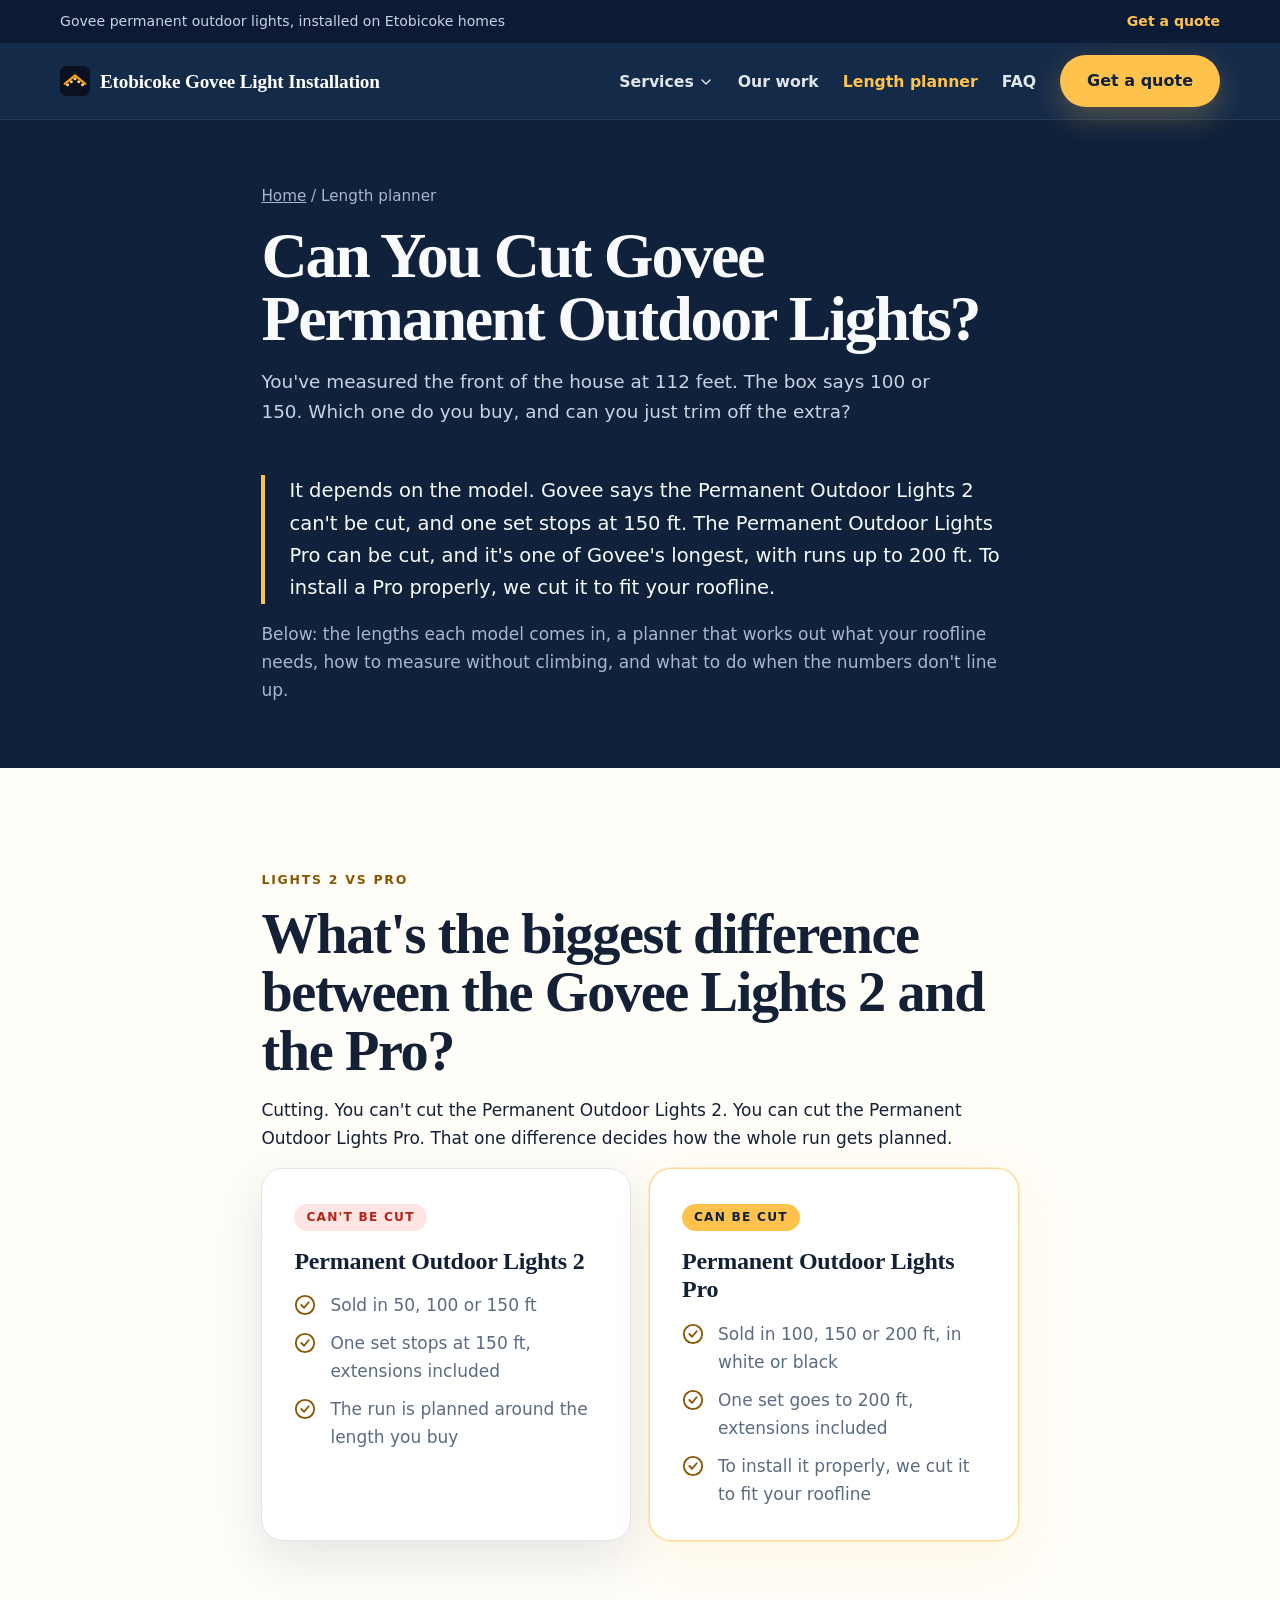
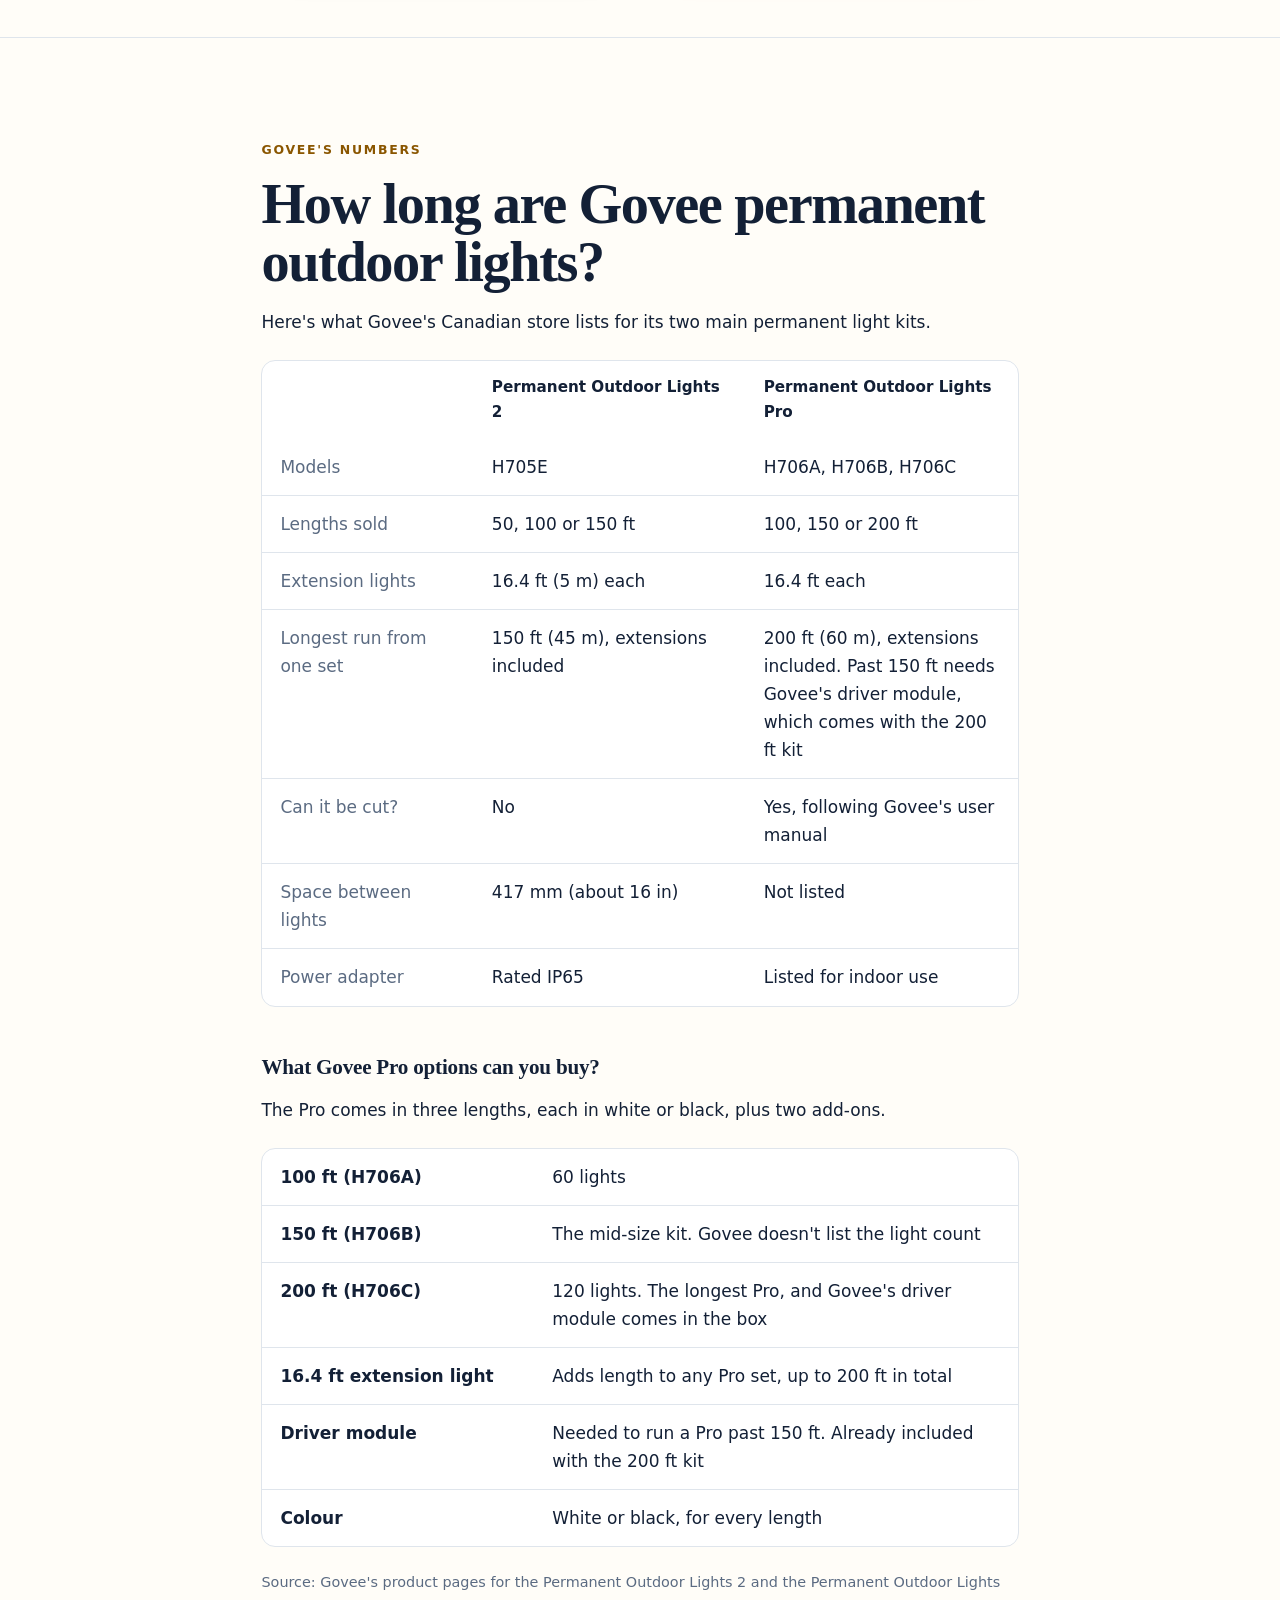
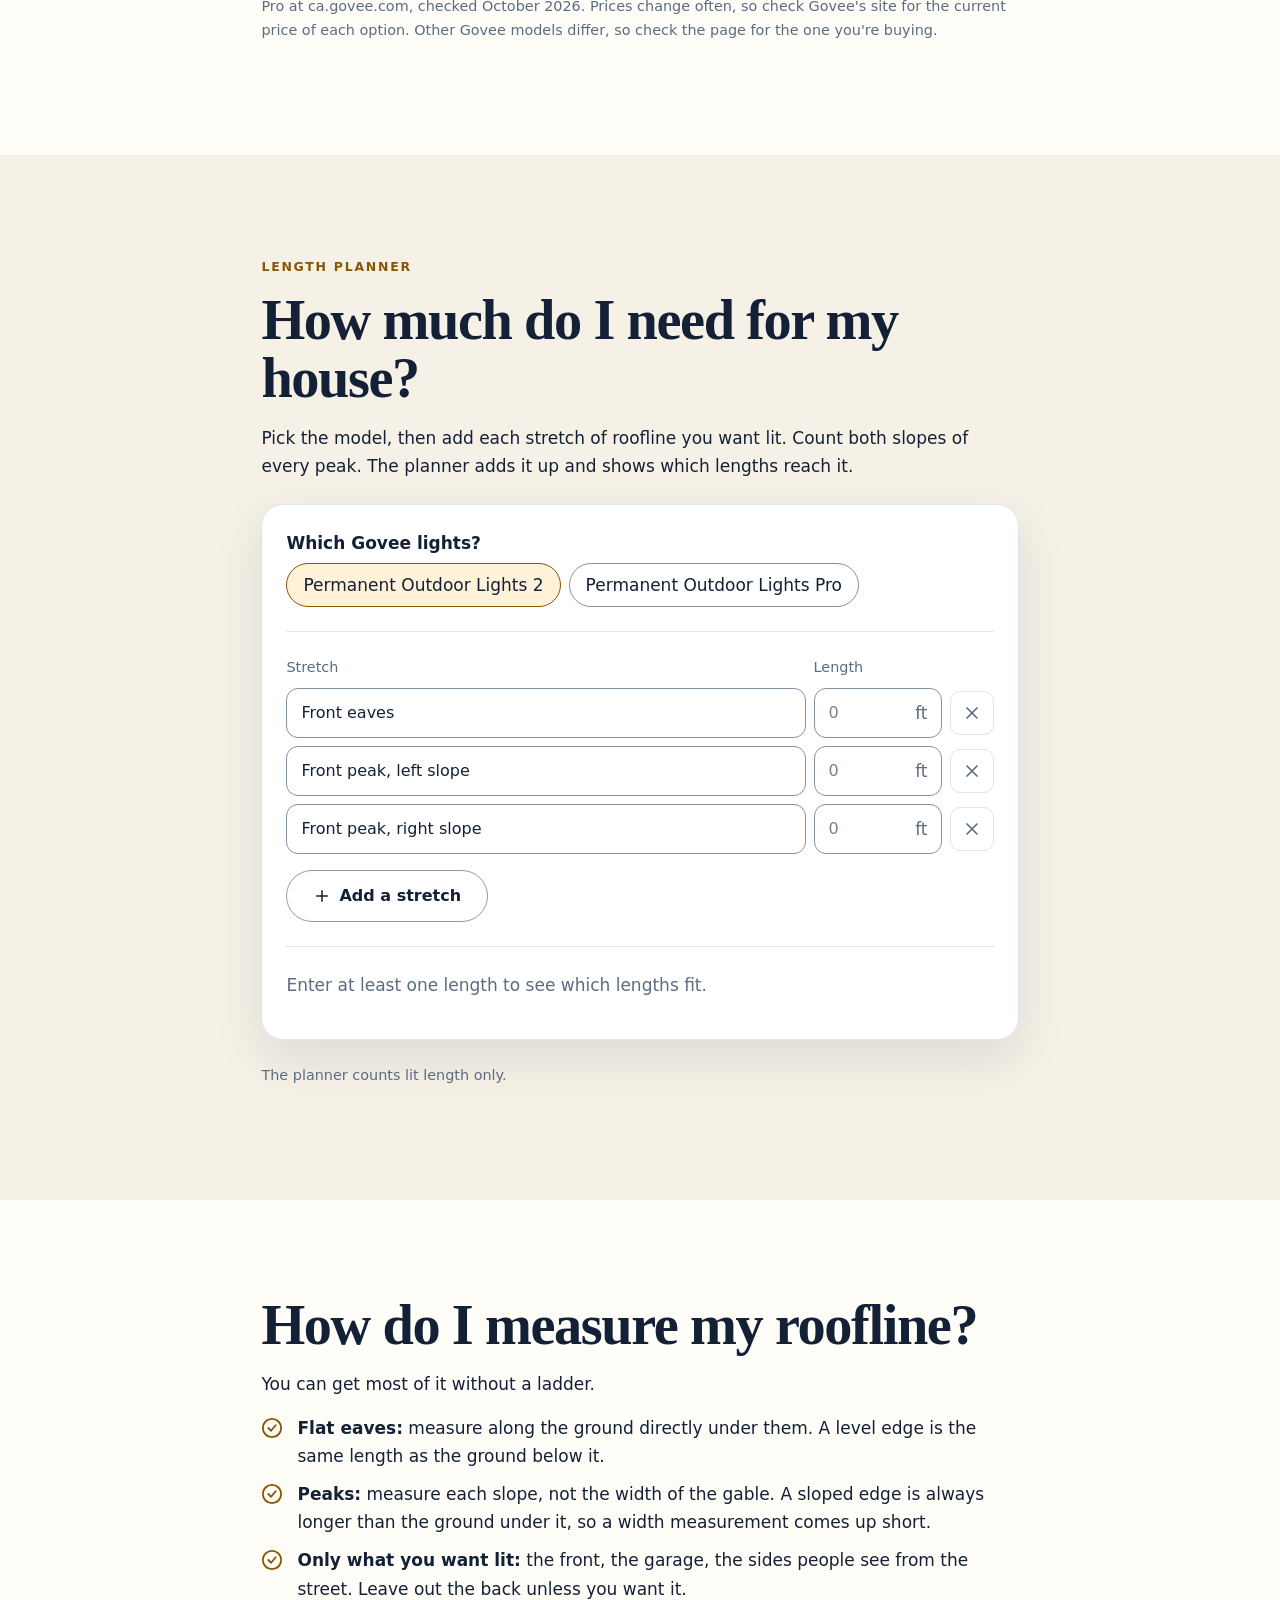
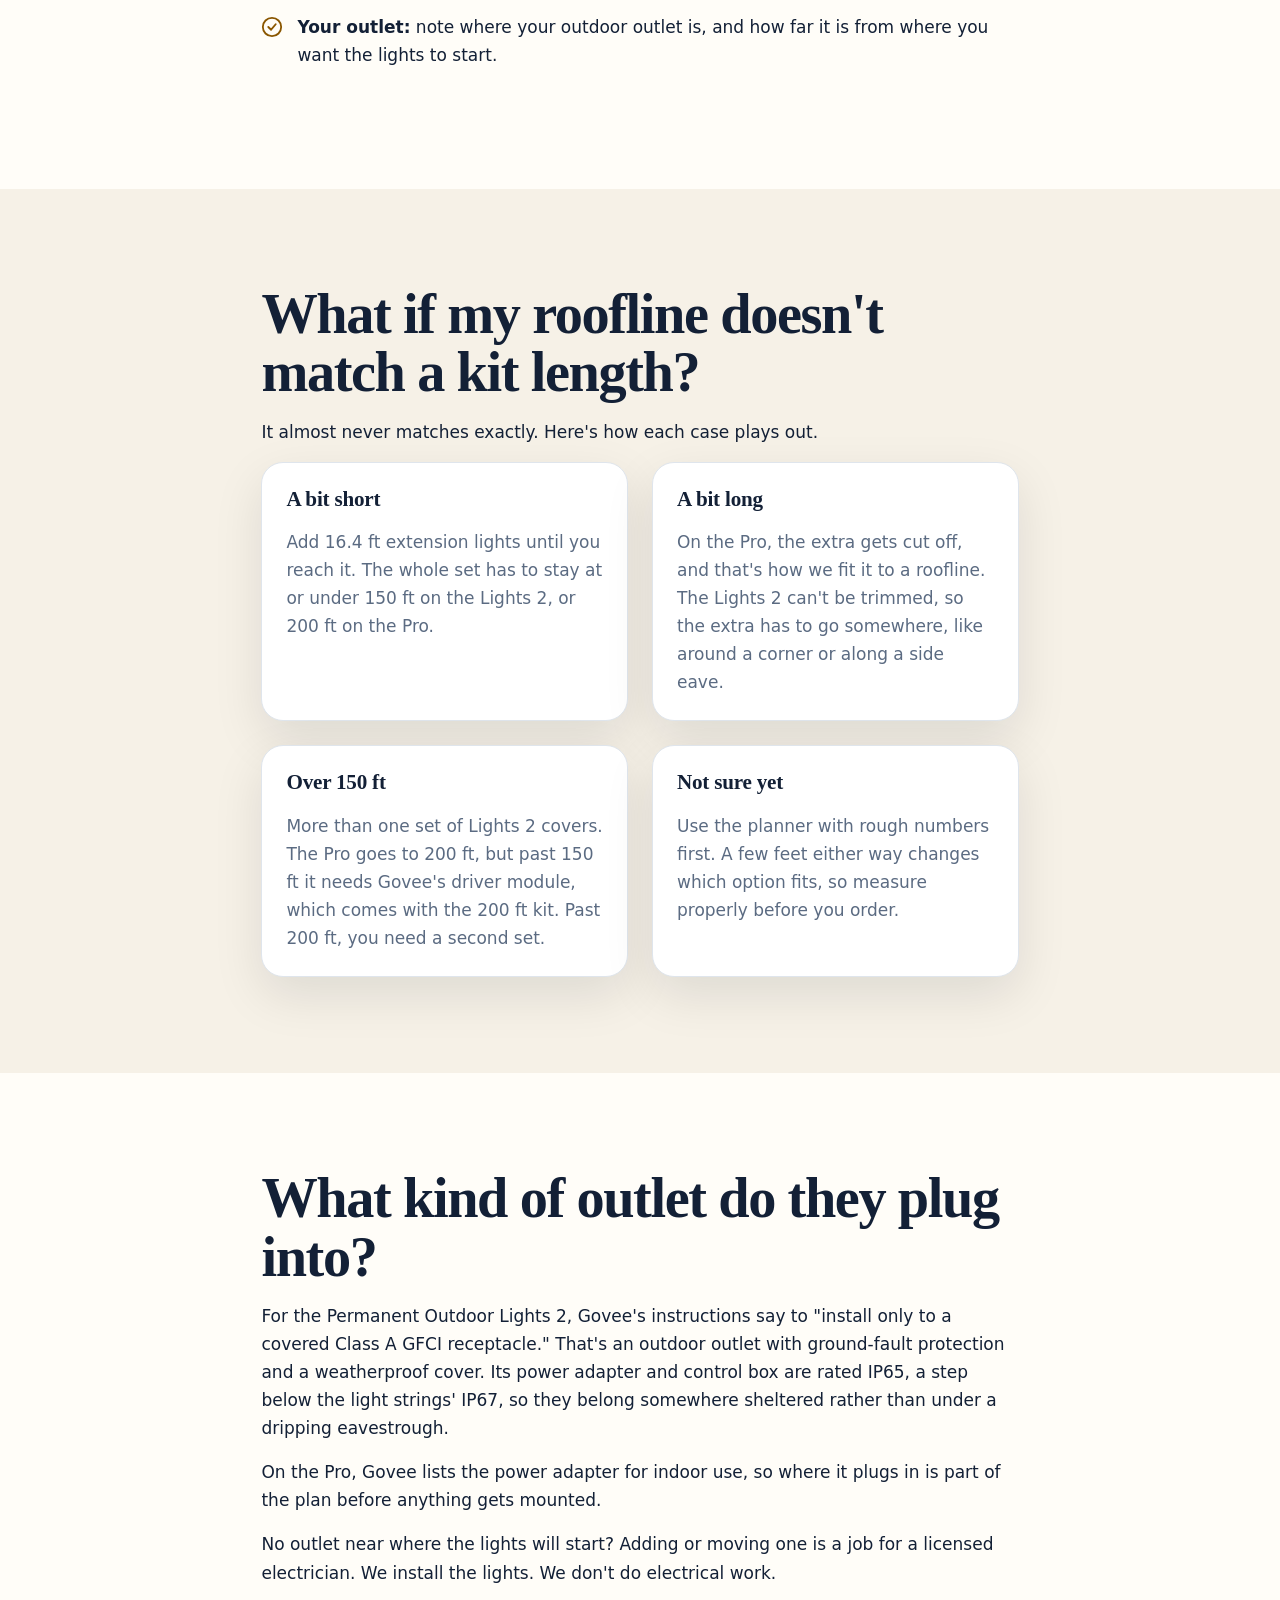
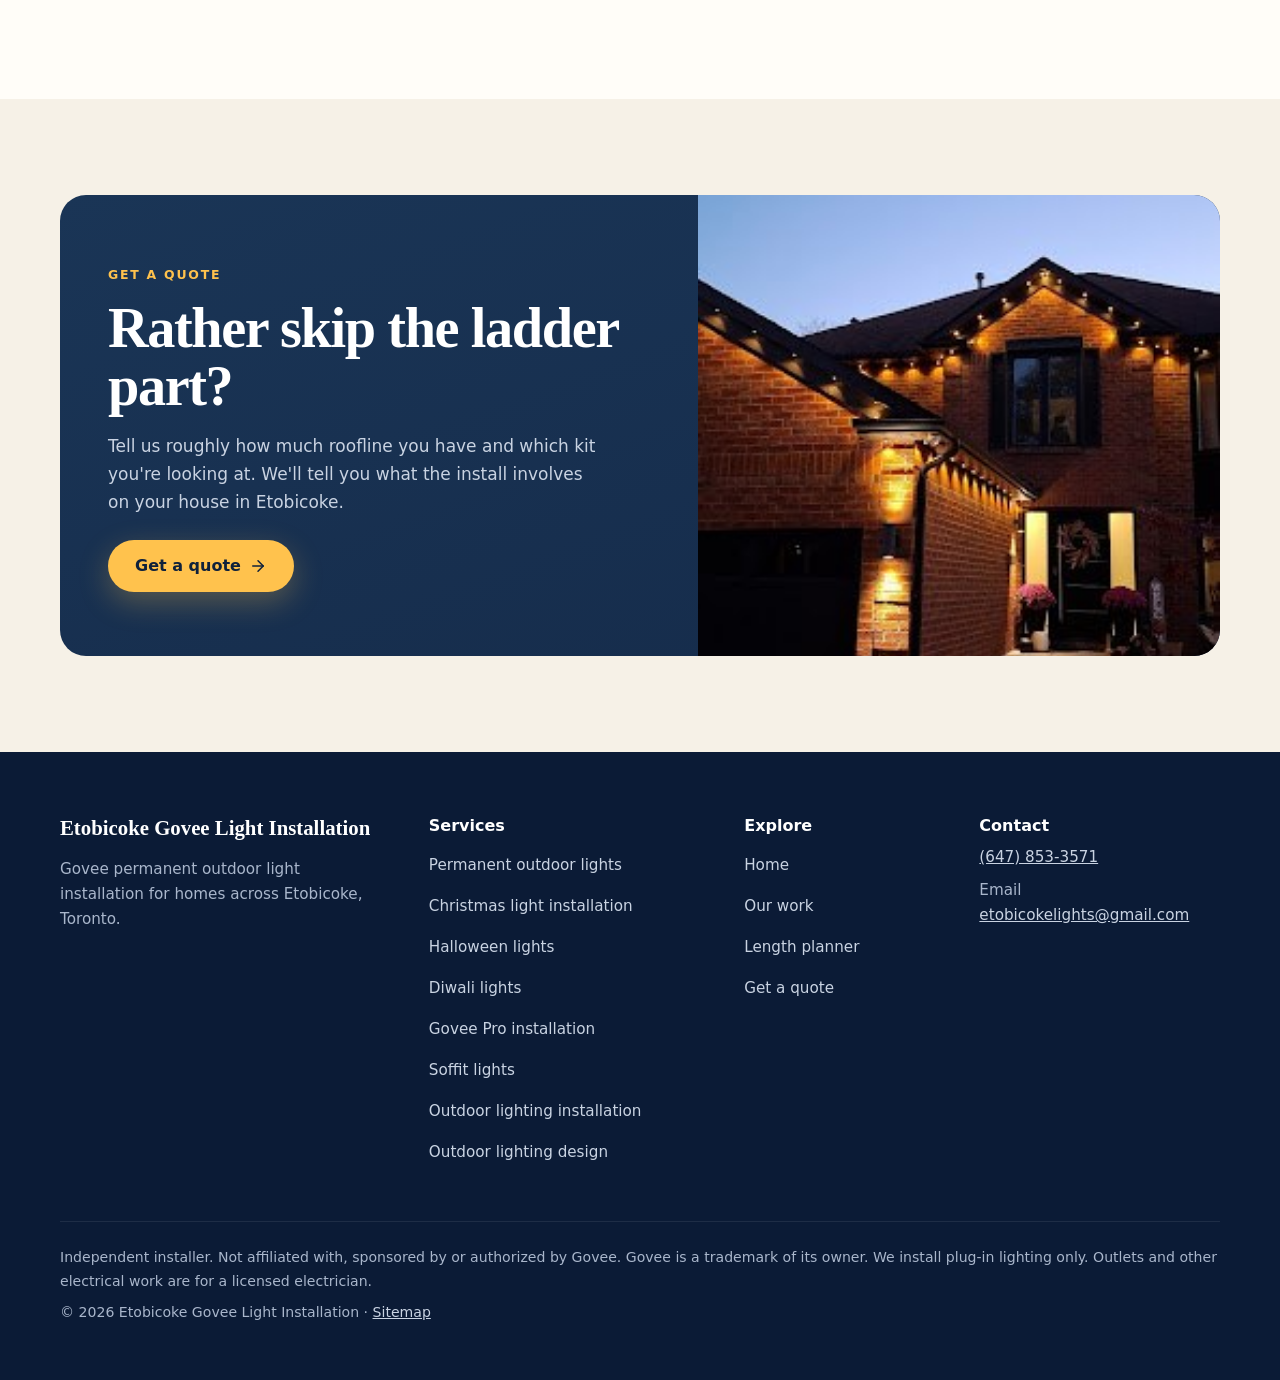
==== commit 4921ef7e: "Lighten the dark navy sections about two shades (client request) Co-Authored-By: Claude Opus 5.5 <no" ====
--- a/can-you-cut-govee-permanent-outdoor-lights/index.html
+++ b/can-you-cut-govee-permanent-outdoor-lights/index.html
@@ -16,11 +16,11 @@
 <meta property="og:image:height" content="630">
 <meta property="og:image:alt" content="Illustration of a house at night with warm white lights along the roofline">
 <meta name="twitter:card" content="summary_large_image">
-<meta name="theme-color" content="#0B1120">
+<meta name="theme-color" content="#0B1B36">
 <link rel="icon" href="/assets/favicon.svg" type="image/svg+xml">
 <link rel="preload" href="/assets/fonts/inter-latin.woff2" as="font" type="font/woff2" crossorigin>
 <link rel="preload" href="/assets/fonts/source-serif-4-700-latin.woff2" as="font" type="font/woff2" crossorigin>
-<link rel="stylesheet" href="/assets/site.css?v=ddac29f1">
+<link rel="stylesheet" href="/assets/site.css?v=eea3c29a">
 <script>document.documentElement.classList.add("js")</script>
 <script type="application/ld+json">{"@context": "https://schema.org", "@type": "BreadcrumbList", "itemListElement": [{"@type": "ListItem", "position": 1, "name": "Home", "item": "https://etobicokelights.com/"}, {"@type": "ListItem", "position": 2, "name": "Length planner", "item": "https://etobicokelights.com/can-you-cut-govee-permanent-outdoor-lights/"}]}</script>
 </head>
@@ -248,6 +248,6 @@
     </div>
   </div>
 </footer>
-<script src="/assets/site.js?v=ddac29f1" defer></script>
+<script src="/assets/site.js?v=eea3c29a" defer></script>
 </body>
 </html>
--- a/assets/site.css
+++ b/assets/site.css
@@ -20,11 +20,12 @@
   font-display: swap;
   src: url("/assets/fonts/source-serif-4-700-latin.woff2") format("woff2");
 }
+/* Dark shades lifted about two steps lighter (client via Kirill, 2026-10-29: "the dark is a little bit too dark"). Was ink #08111F. */
 :root {
-  --ink: #08111F;
-  --ink-2: #050C18;
-  --navy: #0D1B2E;
-  --navy-2: #12243B;
+  --ink: #0F213B;
+  --ink-2: #0B1B36;
+  --navy: #152B4A;
+  --navy-2: #1A3556;
   --paper: #FFFDF8;
   --cream: #F6F1E7;
   --gold: #FFC24D;
@@ -44,10 +45,10 @@
 body, .theme-dark {
   --fg: #F8FAFC;
   --fg-muted: #A9B6CB;
-  --card: #0F1F35;
+  --card: #172F51;
   --card-border: rgba(255, 255, 255, 0.10);
-  --field: #132842;
-  --field-border: rgba(255, 255, 255, 0.28);
+  --field: #1B395E;
+  --field-border: rgba(255, 255, 255, 0.38);
   --eyebrow: var(--gold);
   --link: var(--gold);
   --ghost-border: rgba(255, 255, 255, 0.40);
@@ -113,7 +114,7 @@
 .topbar a:hover { text-decoration: underline; }
 @media (max-width: 640px) { .topbar .wrap { justify-content: center; } .topbar span { display: none; } }
 
-header.site { position: sticky; top: 0; z-index: 40; background: rgba(13, 27, 46, 0.96); backdrop-filter: blur(8px); border-bottom: 1px solid rgba(255, 255, 255, 0.08); }
+header.site { position: sticky; top: 0; z-index: 40; background: rgba(21, 43, 74, 0.96); backdrop-filter: blur(8px); border-bottom: 1px solid rgba(255, 255, 255, 0.08); }
 .bar { display: flex; align-items: center; justify-content: space-between; gap: var(--space-3); min-height: 76px; }
 .brand { font: 700 1.2rem/1.1 var(--font-head); letter-spacing: -0.01em; color: #FFFFFF; text-decoration: none; display: flex; align-items: center; gap: 10px; }
 .brand svg { width: 30px; height: 30px; flex: none; }
@@ -165,7 +166,7 @@
 /* Hero */
 .hero { position: relative; overflow: hidden; padding-block: var(--space-12) var(--space-8); }
 .hero-glow { position: absolute; inset: -40px; width: calc(100% + 80px); height: calc(100% + 80px); object-fit: cover; filter: blur(28px) saturate(1.3); opacity: 0.32; }
-.hero::after { content: ""; position: absolute; inset: 0; background: linear-gradient(90deg, rgba(8, 17, 31, 0.97) 0%, rgba(8, 17, 31, 0.80) 50%, rgba(8, 17, 31, 0.45) 100%), linear-gradient(0deg, rgba(8, 17, 31, 0.9), transparent 45%); }
+.hero::after { content: ""; position: absolute; inset: 0; background: linear-gradient(90deg, rgba(15, 33, 59, 0.97) 0%, rgba(15, 33, 59, 0.80) 50%, rgba(15, 33, 59, 0.45) 100%), linear-gradient(0deg, rgba(15, 33, 59, 0.9), transparent 45%); }
 .hero > .wrap { position: relative; z-index: 2; }
 @media (max-width: 640px) { .hero { padding-block: var(--space-6); } }
 .hero-grid { display: grid; grid-template-columns: 1.15fr 0.85fr; gap: var(--space-6); align-items: center; }
@@ -184,7 +185,7 @@
 @media (max-width: 960px) { .hero-shots { height: 380px; } }
 @media (max-width: 480px) { .hero-shots { height: 300px; gap: 10px; } }
 
-.proof { display: grid; grid-template-columns: repeat(4, 1fr); margin-top: var(--space-8); background: rgba(13, 27, 46, 0.85); border: 1px solid rgba(255, 255, 255, 0.10); border-radius: var(--radius); overflow: hidden; }
+.proof { display: grid; grid-template-columns: repeat(4, 1fr); margin-top: var(--space-8); background: rgba(21, 43, 74, 0.85); border: 1px solid rgba(255, 255, 255, 0.10); border-radius: var(--radius); overflow: hidden; }
 .proof div { padding: var(--space-3); text-align: center; }
 .proof div + div { border-left: 1px solid rgba(255, 255, 255, 0.10); }
 .proof strong { display: block; font: 700 1.8rem/1.15 var(--font-head); color: #FFFFFF; font-variant-numeric: tabular-nums; }
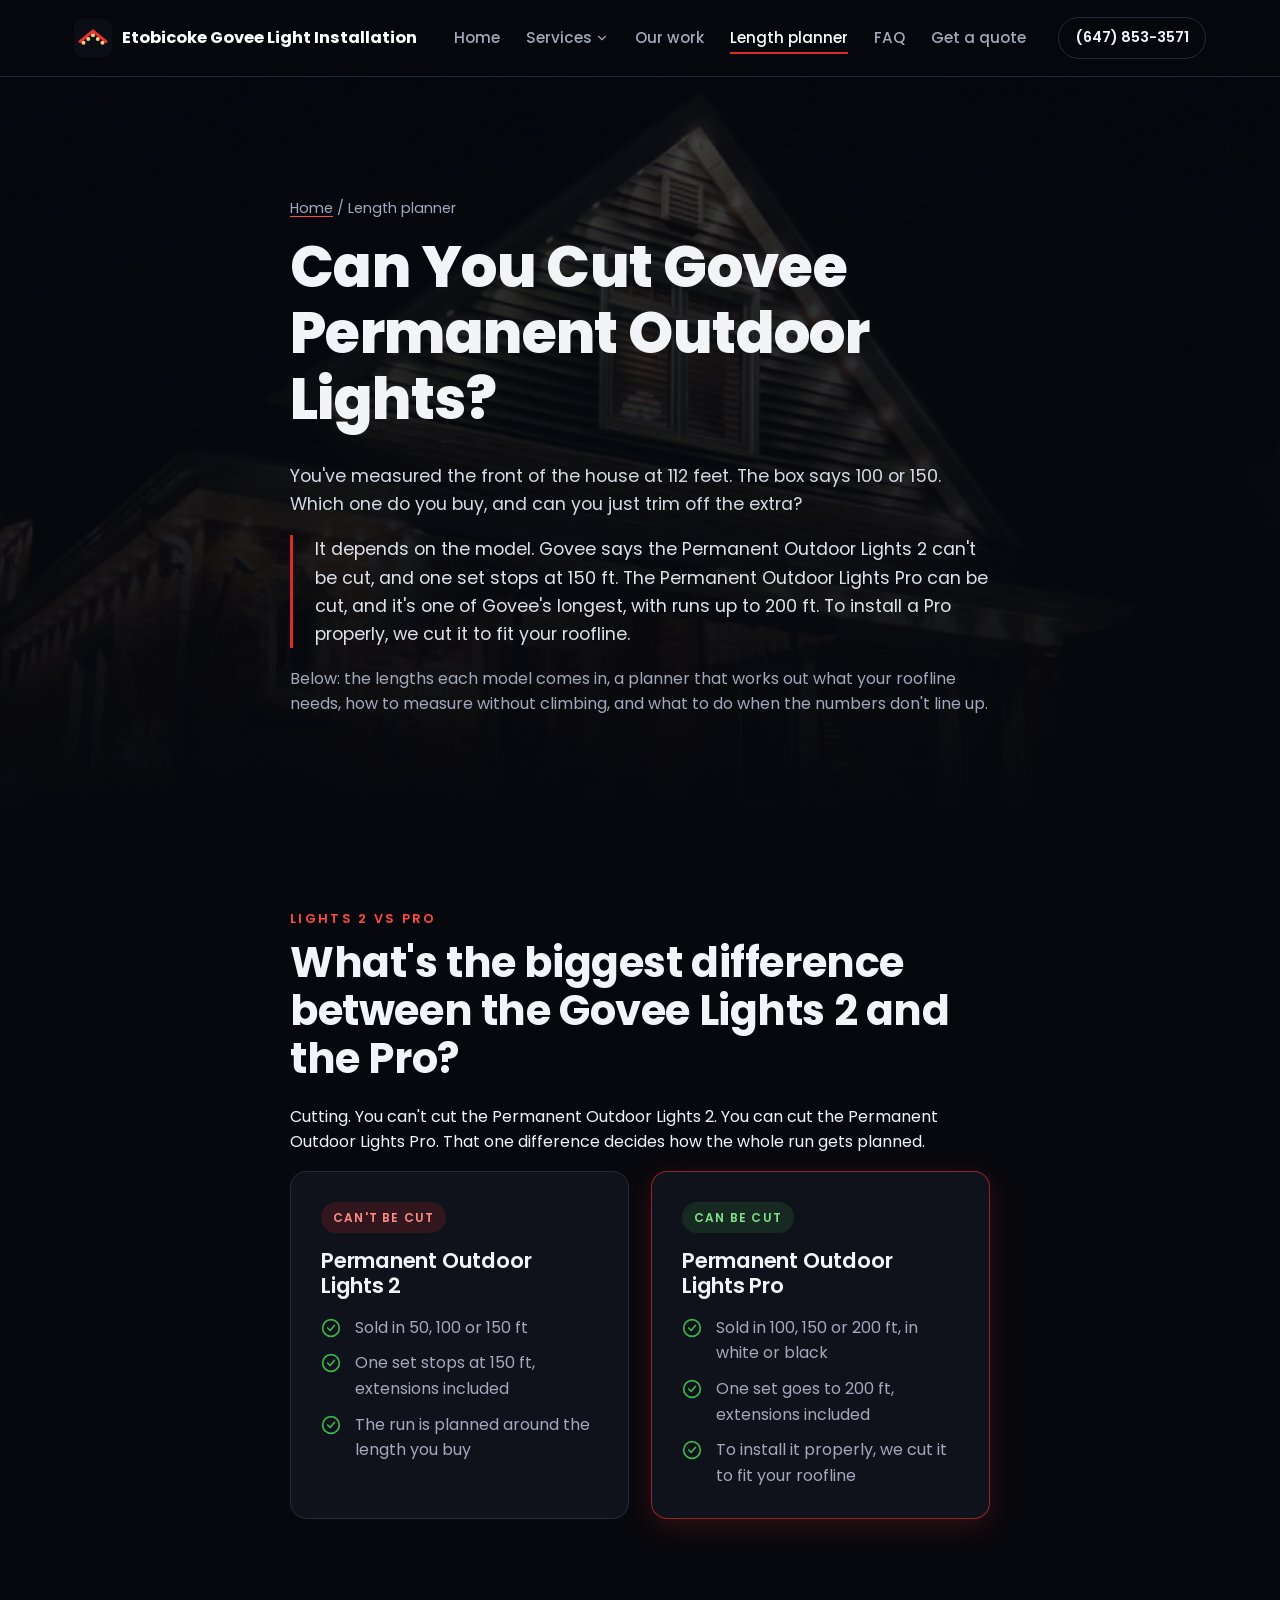
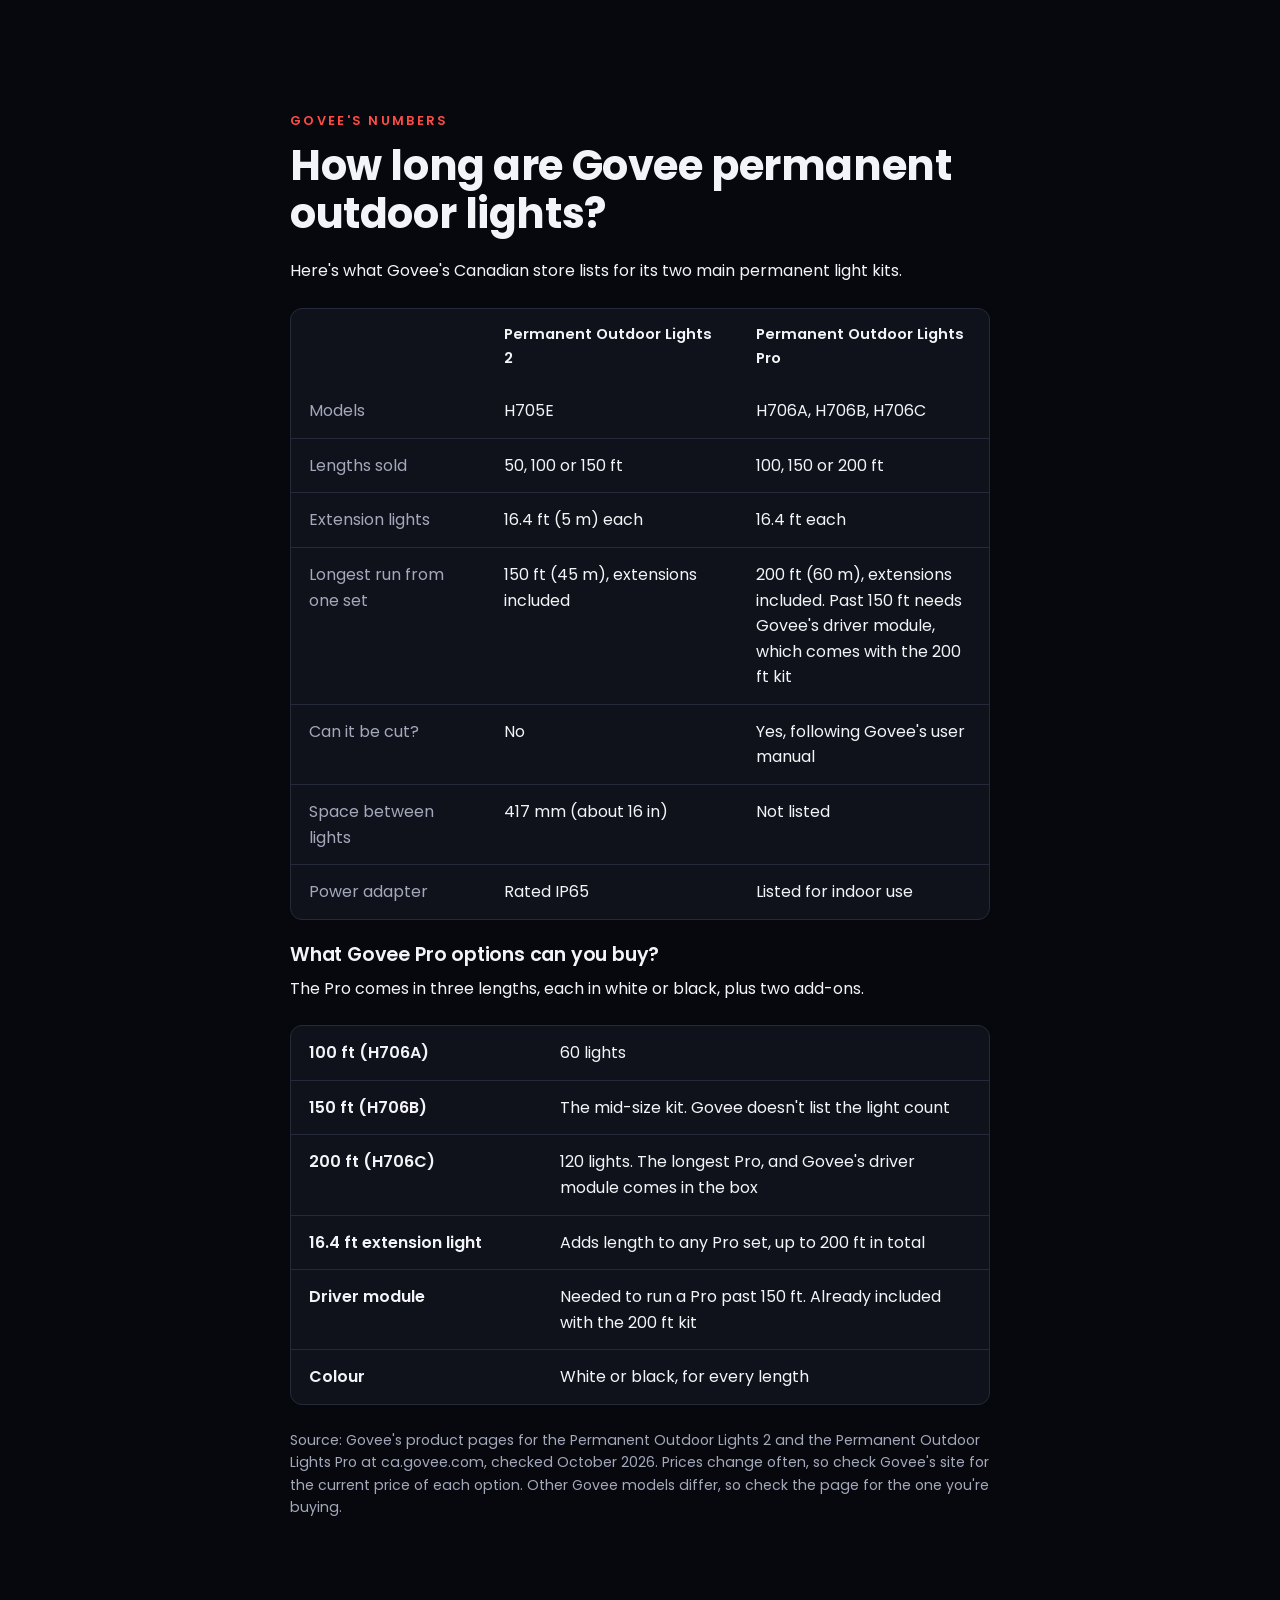
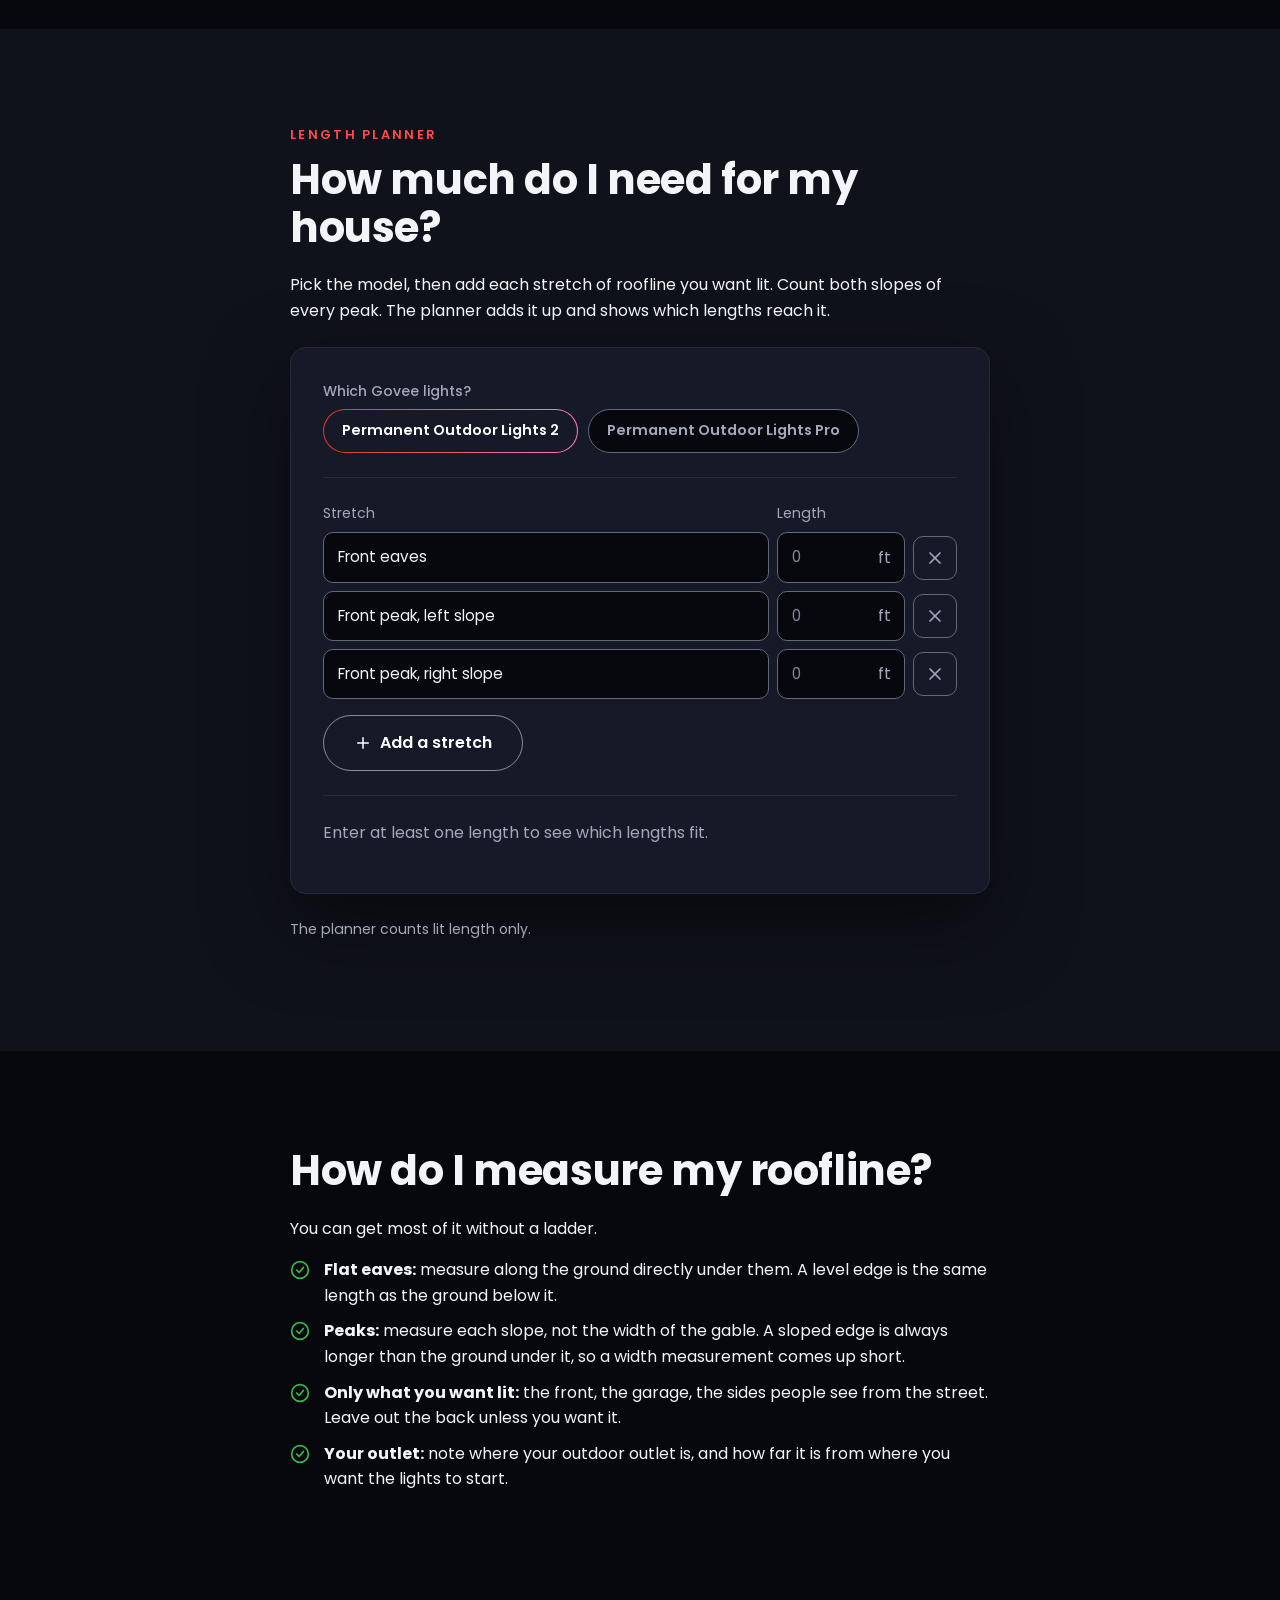
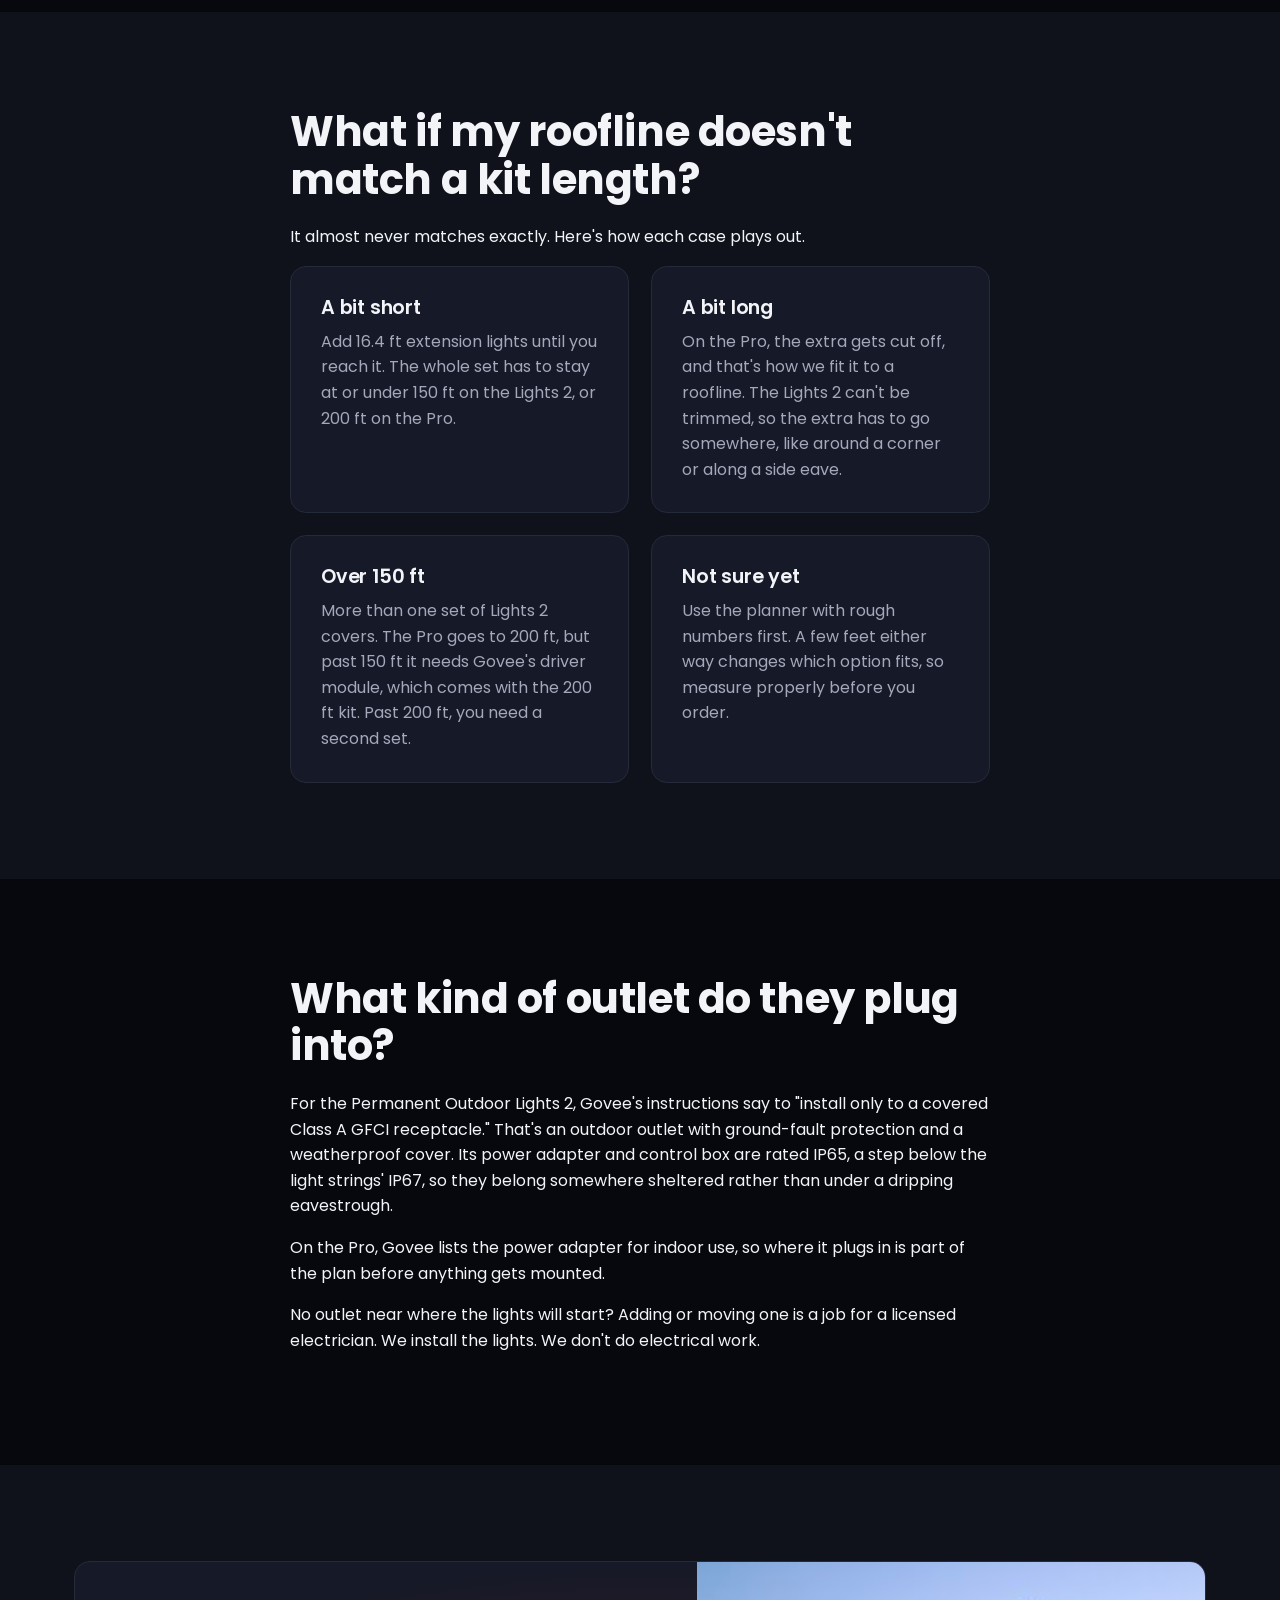
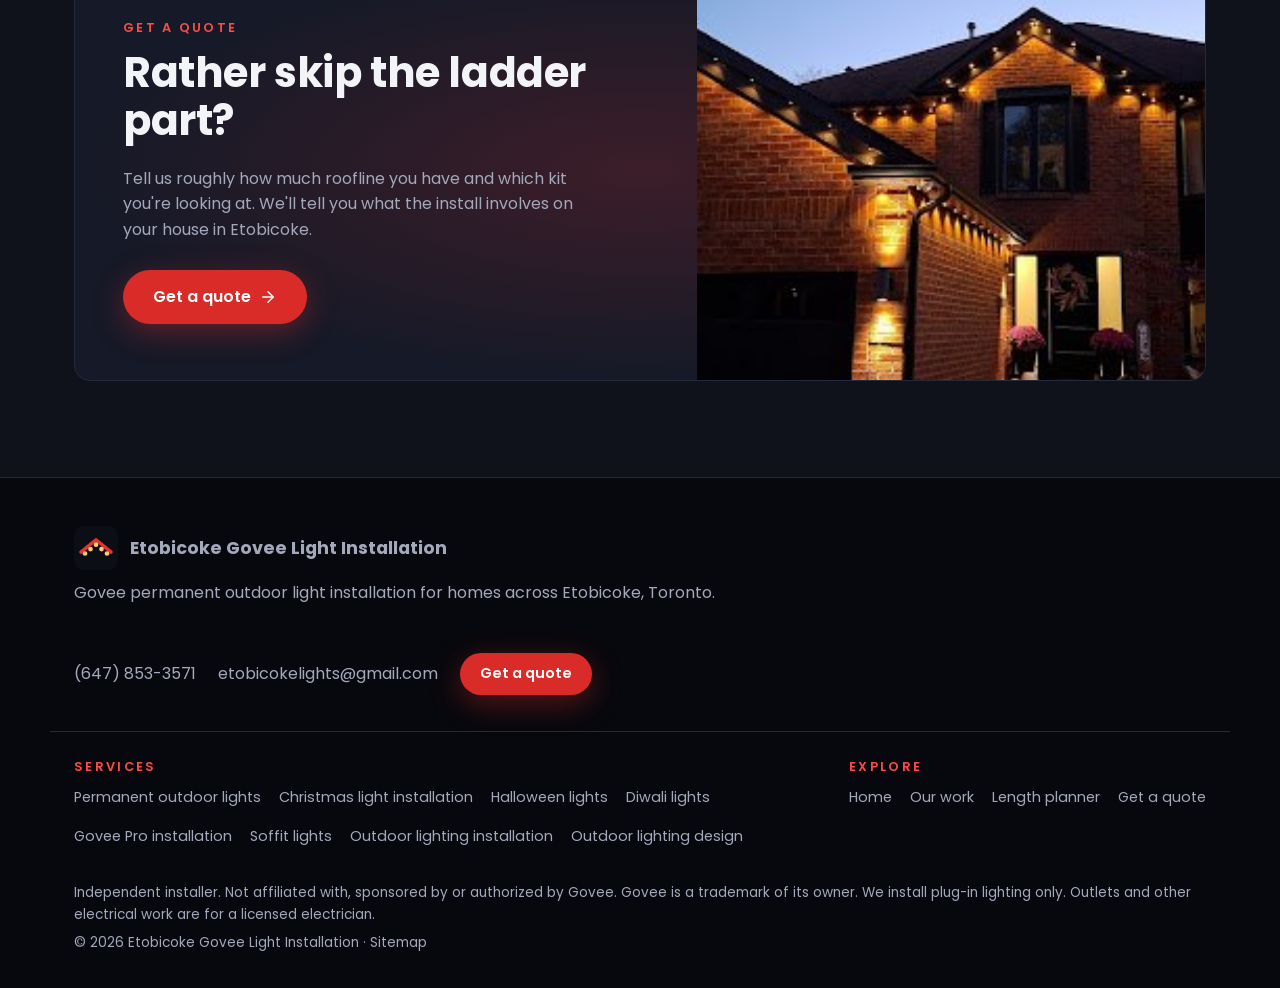
==== commit 27eac807: "Redesign: dark theme with a cross-fading night hero and colour tabs New look across every page: near" ====
--- a/can-you-cut-govee-permanent-outdoor-lights/index.html
+++ b/can-you-cut-govee-permanent-outdoor-lights/index.html
@@ -11,16 +11,16 @@
 <meta property="og:title" content="Can You Cut Govee Permanent Outdoor Lights? Plan the Length">
 <meta property="og:description" content="Depends on the model. The Govee Permanent Outdoor Lights 2 can&#x27;t be cut; the Pro can, in runs up to 200 ft. See the lengths and plan your roofline.">
 <meta property="og:url" content="https://etobicokelights.com/can-you-cut-govee-permanent-outdoor-lights/">
-<meta property="og:image" content="https://etobicokelights.com/assets/og-image.png">
+<meta property="og:image" content="https://etobicokelights.com/assets/og-image.jpg">
 <meta property="og:image:width" content="1200">
 <meta property="og:image:height" content="630">
-<meta property="og:image:alt" content="Illustration of a house at night with warm white lights along the roofline">
+<meta property="og:image:alt" content="Govee light installation in Etobicoke: a brick house at night with warm white lights along the front peak and eaves">
 <meta name="twitter:card" content="summary_large_image">
-<meta name="theme-color" content="#0B1B36">
+<meta name="theme-color" content="#07080D">
 <link rel="icon" href="/assets/favicon.svg" type="image/svg+xml">
-<link rel="preload" href="/assets/fonts/inter-latin.woff2" as="font" type="font/woff2" crossorigin>
-<link rel="preload" href="/assets/fonts/source-serif-4-700-latin.woff2" as="font" type="font/woff2" crossorigin>
-<link rel="stylesheet" href="/assets/site.css?v=eea3c29a">
+<link rel="preload" href="/assets/fonts/poppins-400-latin.woff2" as="font" type="font/woff2" crossorigin>
+<link rel="preload" href="/assets/fonts/poppins-800-latin.woff2" as="font" type="font/woff2" crossorigin>
+<link rel="stylesheet" href="/assets/site.css?v=e31c75f2">
 <script>document.documentElement.classList.add("js")</script>
 <script type="application/ld+json">{"@context": "https://schema.org", "@type": "BreadcrumbList", "itemListElement": [{"@type": "ListItem", "position": 1, "name": "Home", "item": "https://etobicokelights.com/"}, {"@type": "ListItem", "position": 2, "name": "Length planner", "item": "https://etobicokelights.com/can-you-cut-govee-permanent-outdoor-lights/"}]}</script>
 </head>
@@ -48,13 +48,12 @@
   </defs>
 </svg>
 
-<div class="topbar"><div class="wrap"><span>Govee permanent outdoor lights, installed on Etobicoke homes</span><a href="/contact/">Get a quote</a></div></div>
 <header class="site">
   <div class="wrap bar">
-    <a class="brand" href="/"><img src="/assets/favicon.svg" alt="" width="30" height="30"><span>Etobicoke Govee Light Installation</span></a>
-    <nav class="primary" id="primary-nav" aria-label="Primary"><ul><li class="has-sub"><a href="/#services">Services<svg class="chev" aria-hidden="true"><use href="#i-chevron"/></svg></a><ul class="sub" aria-label="Services"><li><a href="/permanent-outdoor-lights/">Permanent outdoor lights</a></li><li><a href="/christmas-light-installation/">Christmas light installation</a></li><li><a href="/halloween-lights/">Halloween lights</a></li><li><a href="/diwali-lights/">Diwali lights</a></li><li><a href="/govee-pro-installation/">Govee Pro installation</a></li><li><a href="/soffit-lights/">Soffit lights</a></li><li><a href="/outdoor-lighting-installation/">Outdoor lighting installation</a></li><li><a href="/outdoor-lighting-design/">Outdoor lighting design</a></li></ul></li><li><a href="/#work">Our work</a></li><li><a href="/can-you-cut-govee-permanent-outdoor-lights/" aria-current="page">Length planner</a></li><li><a href="/#faq">FAQ</a></li></ul></nav>
+    <a class="brand" href="/"><img src="/assets/favicon.svg" alt="" width="38" height="38"><span>Etobicoke Govee Light Installation</span></a>
+    <nav class="primary" id="primary-nav" aria-label="Primary"><ul><li><a href="/">Home</a></li><li class="has-sub"><a href="/#services">Services<svg class="chev" aria-hidden="true"><use href="#i-chevron"/></svg></a><ul class="sub" aria-label="Services"><li><a href="/permanent-outdoor-lights/">Permanent outdoor lights</a></li><li><a href="/christmas-light-installation/">Christmas light installation</a></li><li><a href="/halloween-lights/">Halloween lights</a></li><li><a href="/diwali-lights/">Diwali lights</a></li><li><a href="/govee-pro-installation/">Govee Pro installation</a></li><li><a href="/soffit-lights/">Soffit lights</a></li><li><a href="/outdoor-lighting-installation/">Outdoor lighting installation</a></li><li><a href="/outdoor-lighting-design/">Outdoor lighting design</a></li></ul></li><li><a href="/#work">Our work</a></li><li><a href="/can-you-cut-govee-permanent-outdoor-lights/" aria-current="page">Length planner</a></li><li><a href="/#faq">FAQ</a></li><li><a href="/contact/">Get a quote</a></li></ul></nav>
     <div class="bar-actions">
-      <a class="btn btn-primary" href="/contact/">Get a quote</a>
+      <a class="header-phone" href="tel:+16478533571">(647) 853-3571</a>
       <button class="menu-btn" type="button" aria-expanded="false" aria-controls="primary-nav" aria-label="Menu"><svg aria-hidden="true"><use href="#i-menu"/></svg></button>
     </div>
   </div>
@@ -227,27 +226,27 @@
 </main>
 
 <footer class="site">
-  <div class="wrap">
-    <div class="cols">
-      <div>
-        <p class="foot-name">Etobicoke Govee Light Installation</p>
-        <p>Govee permanent outdoor light installation for homes across Etobicoke, Toronto.</p>
-      </div>
-      <nav aria-label="Services"><h2>Services</h2><ul class="foot-links"><li><a href="/permanent-outdoor-lights/">Permanent outdoor lights</a></li><li><a href="/christmas-light-installation/">Christmas light installation</a></li><li><a href="/halloween-lights/">Halloween lights</a></li><li><a href="/diwali-lights/">Diwali lights</a></li><li><a href="/govee-pro-installation/">Govee Pro installation</a></li><li><a href="/soffit-lights/">Soffit lights</a></li><li><a href="/outdoor-lighting-installation/">Outdoor lighting installation</a></li><li><a href="/outdoor-lighting-design/">Outdoor lighting design</a></li></ul></nav>
-      <nav aria-label="Footer"><h2>Explore</h2><ul class="foot-links"><li><a href="/">Home</a></li><li><a href="/#work">Our work</a></li><li><a href="/can-you-cut-govee-permanent-outdoor-lights/">Length planner</a></li><li><a href="/contact/">Get a quote</a></li></ul></nav>
-      <div>
-        <h2>Contact</h2>
-        <p><a href="tel:+16478533571">(647) 853-3571</a></p>
-        <p>Email <a href="mailto:etobicokelights@gmail.com">etobicokelights@gmail.com</a></p>
-        
-      </div>
-    </div>
-    <div class="foot-legal">
-      <p>Independent installer. Not affiliated with, sponsored by or authorized by Govee. Govee is a trademark of its owner. We install plug-in lighting only. Outlets and other electrical work are for a licensed electrician.</p>
-      <p>&copy; 2026 Etobicoke Govee Light Installation · <a href="/sitemap/">Sitemap</a></p>
-    </div>
+  <div class="wrap footer-inner">
+    <div>
+      <a class="foot-brand" href="/"><img src="/assets/favicon.svg" alt="" width="44" height="44">Etobicoke Govee Light Installation</a>
+      <p class="muted">Govee permanent outdoor light installation for homes across Etobicoke, Toronto.</p>
+    </div>
+    <div class="footer-links">
+      <a href="tel:+16478533571">(647) 853-3571</a>
+      <a href="mailto:etobicokelights@gmail.com">etobicokelights@gmail.com</a>
+      
+      <a href="/contact/" class="btn btn-small">Get a quote</a>
+    </div>
+  </div>
+  <div class="wrap foot-nav">
+    <nav aria-label="Services"><h2>Services</h2><ul><li><a href="/permanent-outdoor-lights/">Permanent outdoor lights</a></li><li><a href="/christmas-light-installation/">Christmas light installation</a></li><li><a href="/halloween-lights/">Halloween lights</a></li><li><a href="/diwali-lights/">Diwali lights</a></li><li><a href="/govee-pro-installation/">Govee Pro installation</a></li><li><a href="/soffit-lights/">Soffit lights</a></li><li><a href="/outdoor-lighting-installation/">Outdoor lighting installation</a></li><li><a href="/outdoor-lighting-design/">Outdoor lighting design</a></li></ul></nav>
+    <nav aria-label="Footer"><h2>Explore</h2><ul><li><a href="/">Home</a></li><li><a href="/#work">Our work</a></li><li><a href="/can-you-cut-govee-permanent-outdoor-lights/">Length planner</a></li><li><a href="/contact/">Get a quote</a></li></ul></nav>
+  </div>
+  <div class="wrap copyright">
+    <p>Independent installer. Not affiliated with, sponsored by or authorized by Govee. Govee is a trademark of its owner. We install plug-in lighting only. Outlets and other electrical work are for a licensed electrician.</p>
+    <p>&copy; 2026 Etobicoke Govee Light Installation · <a href="/sitemap/">Sitemap</a></p>
   </div>
 </footer>
-<script src="/assets/site.js?v=eea3c29a" defer></script>
+<script src="/assets/site.js?v=e31c75f2" defer></script>
 </body>
 </html>
--- a/assets/site.css
+++ b/assets/site.css
@@ -1,418 +1,433 @@
-/* etobicokelights.com. Direction (Kirill, 2026-10-28): closer to glowlineinstallations.ca, which means
-   alternating dark and light sections, big serif headings, a gold accent and photo-led sections.
-   Only the style is borrowed. Words, photos and claims are this business's own.
-   Each section sets a theme (theme-dark, theme-light or theme-cream), and components read
-   the --fg / --card / --field tokens, so the same card works on any background. */
-/* Self-hosted fonts (2026-10-29): Google Fonts' CSS was render-blocking and put mobile LCP at 3.0 s.
-   Latin subsets from Google Fonts. Inter is variable (400 to 800). Source Serif 4 is a static 700,
-   the only weight the headings use. build.py preloads both. */
-@font-face {
-  font-family: "Inter";
-  font-style: normal;
-  font-weight: 400 800;
-  font-display: swap;
-  src: url("/assets/fonts/inter-latin.woff2") format("woff2");
-}
-@font-face {
-  font-family: "Source Serif 4";
-  font-style: normal;
-  font-weight: 700;
-  font-display: swap;
-  src: url("/assets/fonts/source-serif-4-700-latin.woff2") format("woff2");
-}
-/* Dark shades lifted about two steps lighter (client via Kirill, 2026-10-29: "the dark is a little bit too dark"). Was ink #08111F. */
+/* etobicokelights.com. Design clone (Kirill, 2026-11-01): values extracted from the design reference with getComputedStyle.
+   The spec is in the client folder (strategy/, 2026-11-01 clone spec). Words, photos and claims are this business's own.
+   Sections set a theme: theme-light = page black, theme-dark and theme-cream = the alternate panel. Components read
+   --fg / --card / --field, so the same card works in either. */
+/* Self-hosted Poppins (latin subsets from Google Fonts): Google Fonts' CSS was render-blocking and put mobile LCP at
+   3.0 s (2026-10-29 audit). build.py preloads 400 and 800. */
+@font-face { font-family: "Poppins"; font-style: normal; font-weight: 400; font-display: swap; src: url("/assets/fonts/poppins-400-latin.woff2") format("woff2"); }
+@font-face { font-family: "Poppins"; font-style: normal; font-weight: 500; font-display: swap; src: url("/assets/fonts/poppins-500-latin.woff2") format("woff2"); }
+@font-face { font-family: "Poppins"; font-style: normal; font-weight: 600; font-display: swap; src: url("/assets/fonts/poppins-600-latin.woff2") format("woff2"); }
+@font-face { font-family: "Poppins"; font-style: normal; font-weight: 700; font-display: swap; src: url("/assets/fonts/poppins-700-latin.woff2") format("woff2"); }
+@font-face { font-family: "Poppins"; font-style: normal; font-weight: 800; font-display: swap; src: url("/assets/fonts/poppins-800-latin.woff2") format("woff2"); }
+/* The client found the old navy "a little bit too dark" (2026-10-29). For a lighter set: --bg #0C0E16, --panel #151824,
+   --panel2 #1C2030, --line #2B3044. */
 :root {
-  --ink: #0F213B;
-  --ink-2: #0B1B36;
-  --navy: #152B4A;
-  --navy-2: #1A3556;
-  --paper: #FFFDF8;
-  --cream: #F6F1E7;
-  --gold: #FFC24D;
-  --gold-hover: #FFD27A;
-  --gold-deep: #8A5600;
-  --focus: #FFD27A;
+  --bg: #07080D;
+  --panel: #10121B;
+  --panel2: #161927;
+  --stage: #0B0D16;
+  --line: #252A3B;
+  --text: #F3F4F8;
+  --muted: #A3A8BB;
+  /* The reference red is #E8322F / hover #FF4B45, but white text on them is 4.3:1 and 3.5:1. These pass 4.5:1. */
+  --red: #D92B28;
+  --red-hover: #E02F2C;
+  --red2: #FF4B45;
+  --green: #3BB54A;
+  --focus: #FFB4B1;
   --tbd-bg: #FDE68A;
   --tbd-text: #422006;
-  --radius: 22px;
-  --radius-sm: 14px;
-  --space-1: 8px; --space-2: 16px; --space-3: 24px; --space-4: 32px; --space-6: 48px; --space-8: 64px; --space-12: 96px;
-  --font-head: "Source Serif 4", Georgia, "Times New Roman", serif;
-  --font-body: "Inter", system-ui, -apple-system, "Segoe UI", sans-serif;
-  --ease: cubic-bezier(0.2, 0.8, 0.2, 1);
-  --shadow: 0 18px 50px rgba(8, 17, 31, 0.10);
-}
-body, .theme-dark {
-  --fg: #F8FAFC;
-  --fg-muted: #A9B6CB;
-  --card: #172F51;
-  --card-border: rgba(255, 255, 255, 0.10);
-  --field: #1B395E;
-  --field-border: rgba(255, 255, 255, 0.38);
-  --eyebrow: var(--gold);
-  --link: var(--gold);
-  --ghost-border: rgba(255, 255, 255, 0.40);
-  color-scheme: dark;
-}
-.theme-light, .theme-cream {
-  --fg: #132036;
-  --fg-muted: #5B6B82;
-  --card: #FFFFFF;
-  --card-border: #DFE5EC;
-  --field: #FFFFFF;
-  --field-border: #8492A6;
-  --eyebrow: var(--gold-deep);
-  --link: var(--gold-deep);
-  --ghost-border: rgba(19, 32, 54, 0.45);
-  color-scheme: light;
-}
-.theme-dark { background: var(--ink); color: var(--fg); }
-.theme-light { background: var(--paper); color: var(--fg); }
-.theme-cream { background: var(--cream); color: var(--fg); }
+  --radius: 16px;
+  --font: "Poppins", system-ui, sans-serif;
+}
+body, .theme-light {
+  --fg: var(--text);
+  --fg-muted: var(--muted);
+  --card: var(--panel);
+  --field: var(--bg);
+  /* 3:1 against the field and the form panel (the reference's #252A3B is 1.3:1). */
+  --field-border: #62677A;
+}
+.theme-dark, .theme-cream { --card: var(--panel2); background: var(--panel); }
+.theme-light { background: var(--bg); }
 
 *, *::before, *::after { box-sizing: border-box; }
 html { scroll-behavior: smooth; }
-body {
-  margin: 0;
-  background: var(--ink);
-  color: var(--fg);
-  font: 400 17px/1.65 var(--font-body);
-  -webkit-font-smoothing: antialiased;
-}
-img, svg { display: block; max-width: 100%; }
-a { color: var(--link); }
-h1, h2, h3 { font-family: var(--font-head); font-weight: 700; line-height: 1.04; letter-spacing: -0.025em; margin: 0 0 var(--space-2); }
-h1 { font-size: clamp(2.6rem, 6vw, 4.8rem); line-height: 0.98; letter-spacing: -0.035em; }
-h2 { font-size: clamp(2.1rem, 4.4vw, 3.6rem); }
-h3 { font-size: 1.32rem; line-height: 1.2; letter-spacing: -0.01em; }
-p { margin: 0 0 var(--space-2); }
-.muted { color: var(--fg-muted); }
-.small { font-size: 0.9rem; }
-.wrap { width: min(1160px, 100% - 2 * var(--space-3)); margin-inline: auto; }
-.narrow { max-width: 70ch; }
-section { padding-block: var(--space-12); }
-.theme-light + .theme-light, .theme-dark + .theme-dark, .theme-cream + .theme-cream { border-top: 1px solid var(--card-border); }
+body { margin: 0; background: var(--bg); color: var(--text); font-family: var(--font); line-height: 1.6; -webkit-font-smoothing: antialiased; color-scheme: dark; }
+img { max-width: 100%; display: block; }
+svg { display: block; }
+a { color: inherit; text-decoration-color: var(--red2); text-underline-offset: 3px; }
+.wrap { max-width: 1180px; margin: 0 auto; padding: 0 24px; }
+h1, h2, h3 { line-height: 1.15; margin: 0 0 0.5em; letter-spacing: -0.01em; }
+h1 { font-size: clamp(2.3rem, 5.5vw, 4.2rem); font-weight: 800; }
+h2 { font-size: clamp(1.8rem, 3.5vw, 2.6rem); font-weight: 700; }
+h3 { font-size: 1.2rem; font-weight: 600; }
+p { margin: 0 0 1em; }
+.muted { color: var(--muted); }
+.small { font-size: 0.88rem; }
+.narrow { max-width: calc(70ch + 48px); }
+.center { text-align: center; }
+.center > p:not(.eyebrow), .center > .muted { margin-left: auto; margin-right: auto; max-width: 640px; }
+section { padding: 96px 0; }
+section.flush-top { padding-top: 0; }
 :focus-visible { outline: 3px solid var(--focus); outline-offset: 3px; border-radius: 6px; }
 .sr-only { position: absolute; width: 1px; height: 1px; padding: 0; margin: -1px; overflow: hidden; clip: rect(0, 0, 0, 0); white-space: nowrap; border: 0; }
-@media (max-width: 640px) { section { padding-block: var(--space-8); } body { font-size: 16px; } }
-
 .skip { position: absolute; left: -9999px; top: 0; }
-.skip:focus { left: var(--space-2); top: var(--space-2); z-index: 100; background: var(--gold); color: var(--ink); padding: var(--space-1) var(--space-2); border-radius: 8px; }
-
-.eyebrow { display: inline-flex; align-items: center; gap: 8px; color: var(--eyebrow); font: 800 0.78rem/1.3 var(--font-body); letter-spacing: 0.14em; text-transform: uppercase; margin-bottom: var(--space-2); }
-.eyebrow svg { width: 16px; height: 16px; }
+.skip:focus { left: 16px; top: 16px; z-index: 100; background: var(--red); color: #FFF; padding: 8px 16px; border-radius: 8px; }
+
+.eyebrow { color: var(--red2); text-transform: uppercase; letter-spacing: 0.18em; font-size: 0.8rem; font-weight: 600; margin-bottom: 0.8em; display: block; }
+.eyebrow svg { display: inline-block; width: 15px; height: 15px; margin-right: 6px; vertical-align: -2px; }
 
 /* Draft-only markers */
-.preview-banner { background: var(--tbd-bg); color: var(--tbd-text); text-align: center; font-weight: 500; padding: var(--space-1) var(--space-2); font-size: 0.95rem; }
-.tbd { background: var(--tbd-bg); color: var(--tbd-text); padding: 0 6px; border-radius: 4px; font-weight: 500; }
-.tbd-note { background: rgba(253, 230, 138, 0.14); border: 1px dashed #C9A227; color: var(--fg); border-radius: var(--radius-sm); padding: var(--space-2) var(--space-3); }
-
-/* Top bar + header */
-.topbar { background: var(--ink-2); color: #C9D3E2; font-size: 0.88rem; }
-.topbar .wrap { display: flex; align-items: center; justify-content: space-between; gap: var(--space-2); min-height: 40px; }
-.topbar a { color: var(--gold); font-weight: 700; text-decoration: none; padding: 10px 0; }
-.topbar a:hover { text-decoration: underline; }
-@media (max-width: 640px) { .topbar .wrap { justify-content: center; } .topbar span { display: none; } }
-
-header.site { position: sticky; top: 0; z-index: 40; background: rgba(21, 43, 74, 0.96); backdrop-filter: blur(8px); border-bottom: 1px solid rgba(255, 255, 255, 0.08); }
-.bar { display: flex; align-items: center; justify-content: space-between; gap: var(--space-3); min-height: 76px; }
-.brand { font: 700 1.2rem/1.1 var(--font-head); letter-spacing: -0.01em; color: #FFFFFF; text-decoration: none; display: flex; align-items: center; gap: 10px; }
-.brand svg { width: 30px; height: 30px; flex: none; }
+.preview-banner { background: var(--tbd-bg); color: var(--tbd-text); text-align: center; font-weight: 600; padding: 8px 16px; font-size: 0.95rem; }
+.tbd { background: var(--tbd-bg); color: var(--tbd-text); padding: 0 6px; border-radius: 4px; font-weight: 600; }
+.tbd-note { background: rgba(253, 230, 138, 0.12); border: 1px dashed #C9A227; border-radius: 12px; padding: 16px 24px; }
+
+/* Buttons */
+.btn { display: inline-flex; align-items: center; justify-content: center; gap: 8px; background: var(--red); color: #FFF; text-decoration: none; padding: 14px 30px; border-radius: 999px; border: 0; font: inherit; font-weight: 600; line-height: 1.6; cursor: pointer; white-space: nowrap; transition: background 0.2s, transform 0.2s; box-shadow: 0 8px 30px rgba(232, 50, 47, 0.35); }
+.btn:hover { background: var(--red-hover); transform: translateY(-1px); }
+.btn-ghost { background: transparent; border: 1.5px solid rgba(255, 255, 255, 0.5); box-shadow: none; }
+.btn-ghost:hover { background: rgba(255, 255, 255, 0.1); }
+.btn-small { padding: 9px 20px; font-size: 0.9rem; }
+.btn svg { width: 18px; height: 18px; }
+.btn-primary { /* the red button; .btn already is */ }
+.actions { display: flex; gap: 14px; flex-wrap: wrap; margin-top: 28px; }
+.actions-center { justify-content: center; }
+.text-link { display: inline-flex; align-items: center; gap: 6px; padding: 10px 0; color: #FFF; font-weight: 600; text-decoration: none; }
+.text-link + .text-link { margin-left: 18px; }
+.text-link svg { width: 18px; height: 18px; color: var(--red2); transition: transform 0.2s; }
+.text-link:hover { color: var(--red2); }
+.text-link:hover svg { transform: translateX(3px); }
+
+/* Header */
+header.site { position: sticky; top: 0; z-index: 20; background: rgba(7, 8, 13, 0.85); backdrop-filter: blur(12px); -webkit-backdrop-filter: blur(12px); border-bottom: 1px solid var(--line); }
+.bar { display: flex; align-items: center; gap: 32px; height: 76px; }
+.brand { display: flex; align-items: center; gap: 10px; color: #FFF; text-decoration: none; font-weight: 700; font-size: 1.02rem; line-height: 1.2; }
+.brand img { width: 38px; height: 38px; flex: none; }
 nav.primary { margin-left: auto; }
-nav.primary ul { display: flex; gap: var(--space-3); list-style: none; margin: 0; padding: 0; }
-nav.primary a { color: #FFFFFF; text-decoration: none; font-weight: 700; font-size: 0.98rem; padding: 12px 0; opacity: 0.88; }
-nav.primary a:hover, nav.primary a[aria-current="page"], nav.primary .has-sub.active > a { opacity: 1; color: var(--gold); }
+nav.primary ul { display: flex; gap: 26px; list-style: none; margin: 0; padding: 0; }
 nav.primary li { position: relative; }
-nav.primary .chev { display: inline-block; width: 16px; height: 16px; margin-left: 4px; vertical-align: -3px; }
-nav.primary .sub { display: none; position: absolute; top: 100%; left: -14px; z-index: 50; min-width: 270px; margin: 0; padding: 8px; list-style: none; background: var(--navy); border: 1px solid rgba(255, 255, 255, 0.12); border-radius: 14px; box-shadow: 0 20px 50px rgba(0, 0, 0, 0.45); }
+nav.primary a { display: inline-block; text-decoration: none; color: var(--muted); font-weight: 500; font-size: 0.95rem; padding: 4px 0; }
+nav.primary a:hover, nav.primary a[aria-current="page"], nav.primary .has-sub.active > a { color: #FFF; }
+nav.primary > ul > li > a[aria-current="page"], nav.primary .has-sub.active > a { box-shadow: inset 0 -2px 0 var(--red); }
+nav.primary .chev { display: inline-block; width: 14px; height: 14px; margin-left: 3px; vertical-align: -2px; }
+nav.primary .sub { display: none; position: absolute; top: 100%; left: -14px; z-index: 50; min-width: 270px; margin: 8px 0 0; padding: 8px; list-style: none; background: var(--panel); border: 1px solid var(--line); border-radius: 12px; box-shadow: 0 30px 80px rgba(0, 0, 0, 0.5); }
+nav.primary .sub::before { content: ""; position: absolute; left: 0; right: 0; top: -10px; height: 10px; }
 nav.primary .has-sub:hover > .sub, nav.primary .has-sub:focus-within > .sub { display: block; }
-nav.primary .sub a { display: block; padding: 11px 12px; border-radius: 10px; white-space: nowrap; font-weight: 600; opacity: 1; }
-nav.primary .sub a:hover { background: rgba(255, 255, 255, 0.06); }
-.bar-actions { display: flex; align-items: center; gap: var(--space-1); flex: none; }
-.menu-btn { display: none; width: 46px; height: 46px; border-radius: 12px; background: transparent; border: 1px solid rgba(255, 255, 255, 0.2); color: #FFFFFF; cursor: pointer; place-items: center; }
+nav.primary .sub a { display: block; padding: 10px 12px; border-radius: 8px; white-space: nowrap; }
+nav.primary .sub a:hover, nav.primary .sub a[aria-current="page"] { background: var(--panel2); color: #FFF; box-shadow: none; }
+.bar-actions { display: flex; align-items: center; gap: 12px; flex: none; }
+.header-phone { text-decoration: none; font-weight: 600; border: 1px solid var(--line); padding: 8px 16px; border-radius: 999px; font-size: 0.9rem; white-space: nowrap; transition: border-color 0.2s; }
+.header-phone:hover { border-color: var(--red); }
+.menu-btn { display: none; width: 44px; height: 44px; border-radius: 12px; background: transparent; border: 1px solid var(--line); color: #FFF; cursor: pointer; place-items: center; }
 .menu-btn svg { width: 22px; height: 22px; }
 @media (max-width: 1000px) {
   nav.primary { display: none; }
   .js .menu-btn { display: inline-grid; }
-  .js nav.primary.open { display: block; position: absolute; left: 0; right: 0; top: 100%; background: var(--navy); border-bottom: 1px solid rgba(255, 255, 255, 0.1); padding: 0 var(--space-3) var(--space-2); }
+  .bar-actions { margin-left: auto; }
+  .js nav.primary.open { display: block; position: absolute; left: 0; right: 0; top: 100%; background: var(--bg); border-bottom: 1px solid var(--line); padding: 0 24px 16px; }
   .js nav.primary.open ul { flex-direction: column; gap: 0; }
-  .js nav.primary.open a { display: block; padding: 14px 0; border-bottom: 1px solid rgba(255, 255, 255, 0.1); opacity: 1; }
+  .js nav.primary.open a { display: block; padding: 14px 0; border-bottom: 1px solid var(--line); color: #FFF; box-shadow: none; }
   .js nav.primary.open li:last-child a { border-bottom: 0; }
-  .js nav.primary.open .sub { display: block; position: static; min-width: 0; padding: 0 0 0 16px; background: transparent; border: 0; box-shadow: none; }
-  .js nav.primary.open .sub a { padding: 12px 0; border-radius: 0; font-weight: 500; color: #C9D3E2; border-bottom: 1px solid rgba(255, 255, 255, 0.1); }
+  .js nav.primary.open .sub { display: block; position: static; min-width: 0; margin: 0; padding: 0 0 0 16px; background: transparent; border: 0; box-shadow: none; }
+  .js nav.primary.open .sub a { padding: 12px 0; border-radius: 0; color: var(--muted); border-bottom: 1px solid var(--line); }
   .js nav.primary.open .chev { display: none; }
 }
-@media (max-width: 560px) {
-  .bar { gap: var(--space-1); min-height: 68px; }
-  .brand { font-size: 1rem; }
-  .brand img { display: none; }
-  .bar .btn { padding: 0 16px; min-height: 46px; font-size: 0.95rem; }
-}
-
-/* Buttons */
-.btn { white-space: nowrap; display: inline-flex; align-items: center; justify-content: center; gap: 8px; min-height: 52px; padding: 0 26px; border-radius: 999px; font: 700 1rem/1 var(--font-body); text-decoration: none; cursor: pointer; border: 1.5px solid transparent; transition: background-color 200ms var(--ease), border-color 200ms var(--ease), color 200ms var(--ease), transform 200ms var(--ease); }
-.btn-primary { background: var(--gold); color: var(--ink); box-shadow: 0 10px 30px rgba(255, 194, 77, 0.28); }
-.btn-primary:hover { background: var(--gold-hover); }
-.btn-ghost { background: transparent; color: var(--fg); border-color: var(--ghost-border); }
-.theme-dark .btn-ghost, .hero .btn-ghost { background: rgba(255, 255, 255, 0.06); }
-.btn-ghost:hover { border-color: var(--fg); }
-.btn svg { width: 18px; height: 18px; }
-.btn .tbd { white-space: nowrap; }
-.actions { display: flex; flex-wrap: wrap; gap: 12px; margin-top: var(--space-3); }
-.text-link { color: var(--link); font-weight: 700; text-decoration: none; display: inline-flex; align-items: center; gap: 6px; padding: 10px 0; }
-.text-link:hover { text-decoration: underline; }
-.text-link svg { width: 18px; height: 18px; }
-
-/* Hero */
-.hero { position: relative; overflow: hidden; padding-block: var(--space-12) var(--space-8); }
-.hero-glow { position: absolute; inset: -40px; width: calc(100% + 80px); height: calc(100% + 80px); object-fit: cover; filter: blur(28px) saturate(1.3); opacity: 0.32; }
-.hero::after { content: ""; position: absolute; inset: 0; background: linear-gradient(90deg, rgba(15, 33, 59, 0.97) 0%, rgba(15, 33, 59, 0.80) 50%, rgba(15, 33, 59, 0.45) 100%), linear-gradient(0deg, rgba(15, 33, 59, 0.9), transparent 45%); }
-.hero > .wrap { position: relative; z-index: 2; }
-@media (max-width: 640px) { .hero { padding-block: var(--space-6); } }
-.hero-grid { display: grid; grid-template-columns: 1.15fr 0.85fr; gap: var(--space-6); align-items: center; }
-@media (max-width: 960px) { .hero-grid { grid-template-columns: 1fr; } }
-.hero .lead { font-size: 1.2rem; color: #C9D3E2; max-width: 40ch; }
-.phone-note { color: #C9D3E2; margin-top: var(--space-2); }
-.phone-note a { color: #FFFFFF; font-weight: 700; }
-.trust { display: flex; flex-wrap: wrap; gap: 10px 22px; list-style: none; padding: 0; margin: var(--space-3) 0 0; font-weight: 600; font-size: 0.95rem; color: #FFFFFF; }
-.trust li { display: inline-flex; align-items: center; gap: 8px; }
-.trust svg { width: 18px; height: 18px; color: var(--gold); }
-
-.hero-shots { display: grid; grid-template-columns: 1fr 1fr; grid-template-rows: 1fr 1fr; gap: 14px; height: 470px; margin: 0; }
-.hero-shots figure { margin: 0; position: relative; border-radius: var(--radius); overflow: hidden; background: var(--navy); box-shadow: 0 24px 60px rgba(0, 0, 0, 0.45); }
-.hero-shots figure:first-child { grid-row: span 2; }
-.hero-shots img { width: 100%; height: 100%; object-fit: cover; }
-@media (max-width: 960px) { .hero-shots { height: 380px; } }
-@media (max-width: 480px) { .hero-shots { height: 300px; gap: 10px; } }
-
-.proof { display: grid; grid-template-columns: repeat(4, 1fr); margin-top: var(--space-8); background: rgba(21, 43, 74, 0.85); border: 1px solid rgba(255, 255, 255, 0.10); border-radius: var(--radius); overflow: hidden; }
-.proof div { padding: var(--space-3); text-align: center; }
-.proof div + div { border-left: 1px solid rgba(255, 255, 255, 0.10); }
-.proof strong { display: block; font: 700 1.8rem/1.15 var(--font-head); color: #FFFFFF; font-variant-numeric: tabular-nums; }
-.proof span { color: var(--fg-muted); font-size: 0.92rem; }
-@media (max-width: 760px) {
-  .proof { grid-template-columns: 1fr 1fr; }
-  .proof div:nth-child(3) { border-left: 0; }
-  .proof div:nth-child(n+3) { border-top: 1px solid rgba(255, 255, 255, 0.10); }
-}
-
-/* Inner page head */
-.page-head { padding-block: var(--space-8) var(--space-6); }
-.page-head h1 { font-size: clamp(2.3rem, 5vw, 4rem); }
-.page-head .lead { font-size: 1.15rem; color: #C9D3E2; max-width: 60ch; }
-.crumbs { color: var(--fg-muted); font-size: 0.95rem; margin-bottom: var(--space-2); }
-.crumbs a { color: var(--fg-muted); }
-.crumbs a:hover { color: var(--fg); }
+@media (max-width: 900px) { .header-phone { display: none; } }
+@media (max-width: 560px) { .bar { gap: 12px; height: 68px; } .brand { font-size: 0.9rem; } .brand img { width: 32px; height: 32px; } }
+
+/* Home hero: night photos cross-fading every 4.5 s, words at the bottom left, slide labels at the bottom right */
+.hero { position: relative; min-height: calc(100vh - 76px); max-height: 860px; display: flex; align-items: flex-end; overflow: hidden; }
+.hero-slides img { position: absolute; inset: 0; width: 100%; height: 100%; object-fit: cover; opacity: 0; transition: opacity 1.6s ease; transform: scale(1.04); }
+.hero-slides .on img { opacity: 1; animation: heroZoom 6s ease-out forwards; }
+@keyframes heroZoom { from { transform: scale(1.04); } to { transform: scale(1); } }
+.hero::after { content: ""; position: absolute; inset: 0; background: linear-gradient(180deg, rgba(7, 8, 13, 0.15) 0%, rgba(7, 8, 13, 0.35) 45%, rgba(7, 8, 13, 0.95) 100%); }
+.hero .wrap { position: relative; z-index: 1; padding-bottom: 90px; width: 100%; }
+.hero h1 { max-width: 15em; text-wrap: balance; }
+.hero .lead { font-size: 1.15rem; max-width: 560px; color: #DFE1EA; }
+.phone-note { color: #DFE1EA; margin: 18px 0 0; }
+.phone-note a { color: #FFF; font-weight: 600; }
+.trust { display: flex; flex-wrap: wrap; gap: 6px 20px; list-style: none; padding: 0; margin: 14px 0 0; font-size: 0.88rem; font-weight: 500; color: #DFE1EA; }
+.trust li { display: inline-flex; align-items: center; gap: 7px; }
+.trust svg { width: 16px; height: 16px; color: var(--green); }
+.hero-labels { position: absolute; z-index: 2; right: 28px; bottom: 28px; display: flex; gap: 8px; }
+.hero-labels span { font-size: 0.8rem; font-weight: 600; letter-spacing: 0.04em; color: rgba(255, 255, 255, 0.55); padding: 6px 12px; border-radius: 999px; background: rgba(7, 8, 13, 0.45); backdrop-filter: blur(6px); -webkit-backdrop-filter: blur(6px); transition: all 0.6s; }
+.hero-labels span.on { color: #FFF; background: rgba(232, 50, 47, 0.85); }
+@media (max-width: 700px) {
+  /* The hero copy fills the whole phone screen, so the top of the photo is darkened more than on desktop. */
+  .hero::after { background: linear-gradient(180deg, rgba(7, 8, 13, 0.5) 0%, rgba(7, 8, 13, 0.62) 45%, rgba(7, 8, 13, 0.95) 100%); }
+  .hero .wrap { padding-bottom: 70px; }
+  .hero-labels { right: auto; left: 20px; bottom: 18px; }
+  .hero-labels span { font-size: 0.7rem; padding: 4px 9px; }
+}
+
+/* Govee facts band */
+.mode-band { display: flex; justify-content: center; align-items: center; gap: 12px 28px; flex-wrap: wrap; margin-top: 22px; padding: 18px 26px; border: 1px solid var(--line); border-radius: var(--radius); background: var(--panel); }
+.mode-band strong { font-size: 1.25rem; text-transform: uppercase; letter-spacing: 0.02em; }
+.mode-band strong span { color: var(--red2); }
+@media (max-width: 560px) { .mode-band strong { font-size: 1.05rem; } }
+
+/* Inner page hero: a night photo faded behind the title */
+.page-head { position: relative; padding: 120px 0 80px; overflow: hidden; background: var(--bg); }
+.page-head::before { content: ""; position: absolute; inset: 0; background: url("/assets/img/jobs/hero-warm-white-night.jpg") 60% 30% / cover no-repeat; opacity: 0.35; }
+.page-head::after { content: ""; position: absolute; inset: 0; background: linear-gradient(180deg, rgba(7, 8, 13, 0.3), var(--bg)); }
+.page-head .wrap { position: relative; z-index: 1; }
+.page-head .lead { max-width: 680px; font-size: 1.1rem; color: #D6D9E4; }
+.page-head h1 { font-size: clamp(2.2rem, 5vw, 3.6rem); }
+@media (max-width: 900px) { .page-head { padding: 84px 0 56px; } }
+.crumbs { color: var(--muted); font-size: 0.9rem; margin-bottom: 14px; }
+.crumbs a { color: var(--muted); }
+.crumbs a:hover { color: #FFF; }
 
 /* Section heads */
-.section-head { margin-bottom: var(--space-6); max-width: 760px; }
-.section-head.centered { margin-inline: auto; text-align: center; }
-.section-head p:not(.eyebrow) { color: var(--fg-muted); font-size: 1.08rem; }
+.section-head { margin-bottom: 44px; max-width: 760px; }
+.section-head.centered { margin-left: auto; margin-right: auto; text-align: center; }
+.section-head p:not(.eyebrow) { color: var(--muted); }
+.section-head.centered p:not(.eyebrow) { max-width: 640px; margin-left: auto; margin-right: auto; }
+.intro-solo { max-width: 760px; text-align: center; }
+.intro-solo p:not(.eyebrow) { color: var(--muted); }
+.intro-solo .btn { margin-top: 8px; }
+@media (max-width: 640px) { .intro-solo { text-align: left; } }
 
 /* Snippet answer */
-.answer { font-size: 1.22rem; line-height: 1.65; border-left: 4px solid var(--gold); padding-left: var(--space-3); color: var(--fg); }
-
-/* Service cards */
-.svc-grid { display: grid; grid-template-columns: 1.25fr 1fr 1fr; gap: 18px; }
-.svc-card { background: var(--card); border: 1px solid var(--card-border); border-radius: var(--radius); padding: var(--space-4); box-shadow: var(--shadow); }
-.svc-card h3 { font-size: 1.45rem; }
-.svc-card p { color: var(--fg-muted); margin: 0; }
-.svc-card:last-child { grid-column: span 2; }
-.svc-num { display: block; color: var(--eyebrow); font: 800 0.82rem/1 var(--font-body); letter-spacing: 0.14em; margin-bottom: var(--space-2); }
-.svc-primary { grid-row: span 2; display: flex; flex-direction: column; justify-content: flex-end; position: relative; overflow: hidden; color: #FFFFFF; border-color: transparent; background: radial-gradient(circle at 80% 10%, rgba(255, 194, 77, 0.30), transparent 42%), linear-gradient(160deg, var(--navy-2), var(--navy)); min-height: 380px; }
-.svc-primary .svc-num { color: var(--gold); }
-.svc-primary h3 { font-size: clamp(2rem, 3.4vw, 2.7rem); line-height: 1.02; }
-.svc-primary p { color: #C9D3E2; }
-.svc-tag { display: inline-flex; align-self: flex-start; margin-top: var(--space-3); padding: 8px 14px; border-radius: 999px; border: 1px solid rgba(255, 194, 77, 0.45); color: var(--gold); font: 800 0.75rem/1 var(--font-body); letter-spacing: 0.12em; text-transform: uppercase; background: rgba(255, 194, 77, 0.08); }
-a.svc-tag { text-decoration: none; transition: background-color 200ms var(--ease); }
-a.svc-tag:hover { background: rgba(255, 194, 77, 0.2); }
-.svc-card .text-link { margin-top: var(--space-2); }
-@media (max-width: 960px) { .svc-grid { grid-template-columns: 1fr 1fr; } .svc-primary { grid-row: auto; grid-column: span 2; min-height: 300px; } }
-@media (max-width: 640px) { .svc-grid { grid-template-columns: 1fr; } .svc-primary, .svc-card:last-child { grid-column: auto; } }
-
-/* Gallery */
-.gallery { display: grid; grid-template-columns: repeat(4, 1fr); grid-auto-rows: 250px; gap: 14px; grid-auto-flow: dense; }
-.gallery figure { margin: 0; position: relative; border-radius: var(--radius); overflow: hidden; background: var(--ink); }
-.gallery .tall { grid-row: span 2; }
-.gallery .wide { grid-column: span 2; }
-.gallery img { position: absolute; inset: 0; width: 100%; height: 100%; object-fit: cover; }
-.gallery figcaption { position: absolute; left: 0; right: 0; bottom: 0; padding: 48px 18px 16px; background: linear-gradient(0deg, rgba(5, 12, 24, 0.92), transparent); color: #FFFFFF; }
-.gallery figcaption strong { display: block; font: 700 1.15rem/1.2 var(--font-head); }
-.gallery figcaption span { font-size: 0.85rem; color: #D7DEE8; }
-@media (max-width: 760px) { .gallery { grid-template-columns: 1fr 1fr; grid-auto-rows: 190px; gap: 10px; } }
-
-/* Generic cards */
-.grid-2 { display: grid; grid-template-columns: repeat(2, 1fr); gap: var(--space-3); }
-.grid-3 { display: grid; grid-template-columns: repeat(3, 1fr); gap: var(--space-3); }
-.grid-4 { display: grid; grid-template-columns: repeat(4, 1fr); gap: 18px; }
-@media (max-width: 960px) { .grid-3, .grid-4 { grid-template-columns: repeat(2, 1fr); } }
-@media (max-width: 640px) { .grid-2, .grid-3, .grid-4 { grid-template-columns: 1fr; } }
-.card { background: var(--card); border: 1px solid var(--card-border); border-radius: var(--radius); padding: var(--space-3); }
-.theme-light .card, .theme-cream .card { box-shadow: var(--shadow); }
-.card p { color: var(--fg-muted); }
-.card p:last-child { margin-bottom: 0; }
-.icon { width: 46px; height: 46px; border-radius: 12px; background: rgba(255, 194, 77, 0.14); color: var(--gold); display: grid; place-items: center; margin-bottom: var(--space-2); }
-.theme-light .icon, .theme-cream .icon { color: var(--gold-deep); background: rgba(255, 194, 77, 0.22); }
-.icon svg { width: 24px; height: 24px; }
-
-/* Split layout (dark process section, areas) */
-.split { display: grid; grid-template-columns: 0.9fr 1.1fr; gap: var(--space-8); align-items: start; }
-.split > :first-child p:not(.eyebrow) { color: var(--fg-muted); }
-@media (min-width: 961px) { .split > :first-child { position: sticky; top: 120px; } }
-@media (max-width: 960px) { .split { grid-template-columns: 1fr; gap: var(--space-4); } }
+.answer { font-size: 1.1rem; color: #DFE1EA; }
+.intro-solo .answer { color: #DFE1EA; }
+.page-head .answer { border-left: 3px solid var(--red); padding-left: 22px; }
+
+/* Modes: tabs with a colour dot, the stage, then the band */
+.modes { margin-top: 40px; }
+.mode-tabs { display: flex; flex-wrap: wrap; justify-content: center; gap: 10px; margin-bottom: 22px; }
+.mode-tabs button { font: inherit; font-weight: 600; font-size: 0.95rem; color: var(--muted); background: var(--panel); border: 1px solid var(--line); border-radius: 999px; padding: 10px 20px; cursor: pointer; position: relative; transition: color 0.2s, border-color 0.2s; }
+.mode-tabs button::before { content: ""; display: inline-block; width: 10px; height: 10px; border-radius: 50%; background: var(--c); margin-right: 8px; vertical-align: 1px; }
+.mode-tabs button:hover { color: #FFF; }
+.mode-tabs button[aria-pressed="true"] { color: #FFF; background: linear-gradient(var(--panel2), var(--panel2)) padding-box, var(--c) border-box; border: 1.5px solid transparent; }
+@media (max-width: 560px) { .mode-tabs button { padding: 8px 14px; font-size: 0.85rem; } }
+/* The colour photos are small originals, so the stage frames them side by side at about their own size. The pressed tab
+   brings its photo forward. */
+.mode-stage { display: grid; grid-template-columns: repeat(3, minmax(0, 250px)); justify-content: center; gap: 18px; padding: 34px; border-radius: var(--radius); background: var(--stage); box-shadow: 0 30px 80px rgba(0, 0, 0, 0.5); }
+.mode-stage figure { margin: 0; position: relative; aspect-ratio: 3 / 5; border-radius: 12px; overflow: hidden; border: 1px solid var(--line); opacity: 0.38; transform: scale(0.97); transition: opacity 0.6s, transform 0.6s; }
+.mode-stage figure.on { opacity: 1; transform: none; box-shadow: 0 20px 50px rgba(0, 0, 0, 0.45); }
+/* Until site.js marks the stage ready (or without JS), all three photos show at full strength. */
+.mode-stage:not(.ready) figure { opacity: 1; transform: none; }
+.mode-stage img { position: absolute; inset: 0; width: 100%; height: 100%; object-fit: cover; }
+.mode-stage figcaption { position: absolute; left: 10px; bottom: 10px; display: inline-flex; align-items: center; gap: 7px; padding: 5px 12px 5px 9px; border-radius: 999px; background: rgba(7, 8, 13, 0.6); backdrop-filter: blur(6px); -webkit-backdrop-filter: blur(6px); color: #FFF; font-size: 0.8rem; font-weight: 600; }
+.swatch { width: 10px; height: 10px; border-radius: 50%; flex: none; box-shadow: 0 0 10px currentColor; }
+.mode-links { margin-top: 22px; }
+@media (max-width: 700px) {
+  .mode-stage { grid-template-columns: minmax(0, 260px); padding: 20px; }
+  .mode-stage.ready figure:not(.on) { display: none; }
+}
+
+/* Same-style colour trio on the inner pages */
+.scene-shots:not(.mode-stage) { display: grid; grid-template-columns: repeat(3, 1fr); gap: 14px; }
+.wrap > .scene-shots:not(.mode-stage) { max-width: 780px; }
+.scene-shots:not(.mode-stage) figure { margin: 0; position: relative; aspect-ratio: 3 / 5; border-radius: 12px; overflow: hidden; border: 1px solid var(--line); box-shadow: 0 20px 50px rgba(0, 0, 0, 0.45); }
+.scene-shots:not(.mode-stage) img { position: absolute; inset: 0; width: 100%; height: 100%; object-fit: cover; }
+.scene-shots:not(.mode-stage) figcaption { position: absolute; left: 8px; bottom: 8px; display: inline-flex; align-items: center; gap: 7px; padding: 5px 12px 5px 9px; border-radius: 999px; background: rgba(7, 8, 13, 0.6); color: #FFF; font-size: 0.8rem; font-weight: 600; }
+@media (max-width: 480px) { .scene-shots:not(.mode-stage) { gap: 8px; } .scene-shots:not(.mode-stage) figcaption { left: 4px; right: 4px; bottom: 4px; padding: 4px 6px; font-size: 0.68rem; gap: 5px; } }
+
+/* Feature cards */
+.features { margin-top: 48px; }
+.card { background: var(--card); border: 1px solid var(--line); border-radius: var(--radius); padding: 30px; }
+.card p { color: var(--muted); margin: 0; }
+.icon { width: 42px; height: 42px; border-radius: 12px; display: grid; place-items: center; background: rgba(232, 50, 47, 0.14); color: var(--red2); margin-bottom: 18px; }
+.card:nth-child(2) .icon, .card:nth-child(4) .icon { background: rgba(59, 181, 74, 0.14); color: var(--green); }
+.icon svg { width: 22px; height: 22px; }
+.grid-2 { display: grid; grid-template-columns: repeat(2, 1fr); gap: 22px; }
+.grid-3 { display: grid; grid-template-columns: repeat(3, 1fr); gap: 22px; }
+.grid-4 { display: grid; grid-template-columns: repeat(4, 1fr); gap: 22px; }
+@media (max-width: 1100px) { .grid-4 { grid-template-columns: repeat(2, 1fr); } }
+@media (max-width: 900px) { .grid-2, .grid-3, .grid-4 { grid-template-columns: 1fr; } }
+.section-head + .features { margin-top: 0; }
+
+/* Services: 4:3 photo tiles, the whole tile is the link */
+.services { display: grid; grid-template-columns: 1fr 1fr; gap: 24px; margin-top: 44px; text-align: left; }
+.service { position: relative; border-radius: var(--radius); overflow: hidden; aspect-ratio: 4 / 3; display: flex; align-items: flex-end; text-decoration: none; color: #FFF; background: var(--panel2); }
+.service img { position: absolute; inset: 0; width: 100%; height: 100%; object-fit: cover; transition: transform 0.6s; }
+.service:hover img { transform: scale(1.05); }
+.service::after { content: ""; position: absolute; inset: 0; background: linear-gradient(180deg, transparent 40%, rgba(0, 0, 0, 0.85)); }
+.service div { position: relative; z-index: 1; padding: 28px; }
+.service h3 { font-size: 1.6rem; margin: 0 0 0.2em; }
+.service p { color: #E2E4EC; font-size: 0.95rem; margin: 0 0 0.6em; max-width: 52ch; }
+.service span { color: #E2E4EC; font-weight: 600; }
+@media (max-width: 900px) {
+  .services { grid-template-columns: 1fr; }
+  /* Taller text on a narrow tile: the box grows past 4:3 and the fade starts higher. */
+  .service::after { background: linear-gradient(180deg, rgba(0, 0, 0, 0.1) 0%, rgba(0, 0, 0, 0.6) 35%, rgba(0, 0, 0, 0.9)); }
+}
+@media (max-width: 560px) { .service { aspect-ratio: auto; min-height: 380px; } .service div { padding: 22px; } .service h3 { font-size: 1.35rem; } }
+
+/* Gallery: three columns of 4:3 photos, portraits two rows tall */
+.gallery { display: grid; grid-template-columns: repeat(3, 1fr); gap: 14px; margin-top: 44px; text-align: left; grid-auto-flow: dense; }
+.gallery figure { margin: 0; position: relative; border-radius: 12px; overflow: hidden; aspect-ratio: 4 / 3; background: var(--panel2); }
+.gallery .tall { grid-row: span 2; aspect-ratio: auto; }
+.gallery img, .pair img { position: absolute; inset: 0; width: 100%; height: 100%; object-fit: cover; transition: opacity 0.2s; }
+.gallery figure:hover img { opacity: 0.85; }
+.gallery figcaption, .pair figcaption { position: absolute; left: 0; right: 0; bottom: 0; padding: 44px 16px 14px; background: linear-gradient(0deg, rgba(0, 0, 0, 0.85), transparent); color: #FFF; }
+.gallery figcaption strong, .pair figcaption strong { display: block; font-weight: 600; font-size: 1rem; line-height: 1.3; }
+.gallery figcaption span, .pair figcaption span { font-size: 0.82rem; color: #D6D9E4; }
+@media (max-width: 900px) { .gallery { grid-template-columns: 1fr 1fr; } }
+@media (max-width: 560px) { .gallery { grid-template-columns: 1fr; } .gallery .tall { grid-row: auto; aspect-ratio: 4 / 3; } }
+
+/* Before and after pair */
+.pair { display: grid; grid-template-columns: 1fr 1fr; gap: 14px; }
+.pair figure { margin: 0; position: relative; aspect-ratio: 5 / 3; border-radius: var(--radius); overflow: hidden; background: var(--panel2); }
+@media (max-width: 760px) { .pair { grid-template-columns: 1fr; } }
+
+/* One job photo under a section's text */
+.job-photo { margin: 32px 0 0; }
+.job-photo img { width: 100%; height: auto; aspect-ratio: 16 / 10; object-fit: cover; object-position: 50% 25%; border-radius: var(--radius); border: 1px solid var(--line); box-shadow: 0 20px 50px rgba(0, 0, 0, 0.45); }
+.job-photo figcaption { margin-top: 10px; font-weight: 600; font-size: 0.95rem; color: var(--muted); }
+
+/* Split layout */
+.split { display: grid; grid-template-columns: 1.05fr 1fr; gap: 64px; align-items: start; }
+.split > :first-child p:not(.eyebrow) { color: var(--muted); }
+@media (min-width: 901px) { .split > :first-child { position: sticky; top: 120px; } }
+@media (max-width: 900px) { .split { grid-template-columns: 1fr; gap: 36px; } }
 
 /* Numbered steps */
-ol.steps { list-style: none; counter-reset: step; padding: 0; margin: 0 0 var(--space-3); display: grid; gap: 14px; }
-ol.steps li { counter-increment: step; display: grid; grid-template-columns: 44px 1fr; gap: 18px; align-items: start; background: var(--card); border: 1px solid var(--card-border); border-radius: var(--radius-sm); padding: 20px 22px; }
-.theme-light ol.steps li, .theme-cream ol.steps li { box-shadow: var(--shadow); }
-ol.steps li::before { content: counter(step, decimal-leading-zero); font: 800 0.95rem/44px var(--font-body); color: var(--ink); text-align: center; background: var(--gold); border-radius: 12px; height: 44px; }
-ol.steps h3 { margin-bottom: 4px; font-size: 1.2rem; }
-ol.steps p { margin: 0; color: var(--fg-muted); }
-
-ul.checks { list-style: none; padding: 0; margin: 0 0 var(--space-3); display: grid; gap: 10px; }
-ul.checks li { display: grid; grid-template-columns: 24px 1fr; gap: 12px; }
-ul.checks svg { width: 22px; height: 22px; color: var(--gold); margin-top: 3px; }
-.theme-light ul.checks svg, .theme-cream ul.checks svg { color: var(--gold-deep); }
-
-.facts { display: grid; grid-template-columns: repeat(3, 1fr); gap: 14px; margin-block: var(--space-3); }
+ol.steps { list-style: none; counter-reset: step; padding: 0; margin: 0; display: grid; gap: 14px; }
+ol.steps li { counter-increment: step; display: grid; grid-template-columns: 42px 1fr; gap: 18px; align-items: start; background: var(--card); border: 1px solid var(--line); border-radius: var(--radius); padding: 24px; }
+ol.steps li::before { content: counter(step, decimal-leading-zero); font-weight: 700; font-size: 0.92rem; line-height: 42px; height: 42px; text-align: center; color: #FFF; background: var(--red); border-radius: 12px; }
+ol.steps h3 { margin-bottom: 4px; font-size: 1.1rem; }
+ol.steps p { margin: 0; color: var(--muted); }
+ol.steps-cards { gap: 22px; }
+ol.steps-cards li { grid-template-columns: 1fr; gap: 0; padding: 30px; }
+ol.steps-cards li::before { width: 42px; margin-bottom: 18px; }
+
+ul.checks { list-style: none; padding: 0; margin: 0 0 24px; display: grid; gap: 10px; }
+ul.checks li { display: grid; grid-template-columns: 22px 1fr; gap: 12px; }
+ul.checks svg { width: 20px; height: 20px; color: var(--green); margin-top: 3px; }
+
+.facts { display: grid; grid-template-columns: repeat(3, 1fr); gap: 14px; margin-block: 24px; }
 @media (max-width: 640px) { .facts { grid-template-columns: 1fr; } }
-.fact { background: var(--card); border: 1px solid var(--card-border); border-radius: var(--radius-sm); padding: var(--space-2) var(--space-3); }
-.fact strong { display: block; font: 700 1.5rem/1.2 var(--font-head); color: var(--fg); font-variant-numeric: tabular-nums; }
-.fact span { color: var(--fg-muted); font-size: 0.95rem; }
-
-/* Colour trio: the same kind of install in three colours, real job photos */
-.scene-shots { display: grid; grid-template-columns: repeat(3, 1fr); gap: 14px; }
-/* Full-width rows stay narrow: the job photos are small originals and go soft when stretched. */
-.wrap > .scene-shots { max-width: 780px; }
-.scene-shots figure { margin: 0; position: relative; aspect-ratio: 3 / 5; border-radius: var(--radius); overflow: hidden; background: var(--ink); box-shadow: 0 24px 60px rgba(8, 17, 31, 0.22); }
-.scene-shots img { position: absolute; inset: 0; width: 100%; height: 100%; object-fit: cover; }
-.scene-shots figcaption { position: absolute; left: 0; right: 0; bottom: 0; display: flex; align-items: center; gap: 8px; padding: 44px 14px 14px; background: linear-gradient(0deg, rgba(5, 12, 24, 0.92), transparent); color: #FFFFFF; font-weight: 700; font-size: 0.95rem; line-height: 1.2; }
-.swatch { width: 14px; height: 14px; border-radius: 50%; flex: none; box-shadow: 0 0 0 2px rgba(255, 255, 255, 0.85); }
-@media (max-width: 480px) { .scene-shots { gap: 8px; } .scene-shots figcaption { padding: 36px 10px 10px; font-size: 0.82rem; gap: 6px; } }
+.fact { background: var(--card); border: 1px solid var(--line); border-radius: 12px; padding: 16px 24px; }
+.fact strong { display: block; font-size: 1.35rem; font-weight: 700; font-variant-numeric: tabular-nums; }
+.fact span { color: var(--muted); font-size: 0.92rem; }
 
 /* Spec table */
-.table-wrap { overflow-x: auto; margin-block: var(--space-3); border: 1px solid var(--card-border); border-radius: var(--radius-sm); background: var(--card); }
+.table-wrap { overflow-x: auto; margin-block: 24px; border: 1px solid var(--line); border-radius: 12px; background: var(--card); }
 table.spec { width: 100%; border-collapse: collapse; font-variant-numeric: tabular-nums; }
-table.spec th, table.spec td { text-align: left; padding: 14px 18px; border-bottom: 1px solid var(--card-border); vertical-align: top; }
+table.spec th, table.spec td { text-align: left; padding: 14px 18px; border-bottom: 1px solid var(--line); vertical-align: top; }
 table.spec tr:last-child th, table.spec tr:last-child td { border-bottom: 0; }
-table.spec th { color: var(--fg-muted); font-weight: 500; width: 52%; }
+table.spec th { color: var(--muted); font-weight: 400; width: 52%; }
 table.spec-3 { table-layout: fixed; }
 table.spec-3 th, table.spec-3 td { width: 36%; }
 table.spec-3 th[scope="row"], table.spec-3 thead th:first-child { width: 28%; }
-table.spec-opts th[scope="row"] { width: 36%; color: var(--fg); font-weight: 700; }
-table.spec thead th { color: var(--fg); font-weight: 700; font-size: 0.95rem; }
+table.spec-opts th[scope="row"] { width: 36%; color: var(--text); font-weight: 600; }
+table.spec thead th { color: var(--text); font-weight: 600; font-size: 0.92rem; }
+@media (max-width: 480px) { table.spec-3 th, table.spec-3 td { padding: 12px 10px; font-size: 0.88rem; } }
 
 /* Lights 2 vs Pro */
-.compare { display: grid; grid-template-columns: 1fr 1fr; gap: 18px; }
+.compare { display: grid; grid-template-columns: 1fr 1fr; gap: 22px; }
 @media (max-width: 760px) { .compare { grid-template-columns: 1fr; } }
-.compare-card { background: var(--card); border: 1px solid var(--card-border); border-radius: var(--radius); padding: var(--space-4); }
-.theme-light .compare-card, .theme-cream .compare-card { box-shadow: var(--shadow); }
-.compare-card.pro { border-color: rgba(255, 194, 77, 0.6); box-shadow: 0 0 0 1px rgba(255, 194, 77, 0.3), 0 18px 50px rgba(255, 194, 77, 0.10); }
-.compare-card h3 { font-size: 1.5rem; margin-bottom: var(--space-1); }
-.compare-card ul.checks { margin: var(--space-2) 0 0; }
-.compare-card ul.checks li { color: var(--fg-muted); }
-.cut-tag { display: inline-flex; align-items: center; padding: 7px 12px; border-radius: 999px; font: 800 0.76rem/1 var(--font-body); letter-spacing: 0.1em; text-transform: uppercase; margin-bottom: var(--space-2); }
-.cut-tag.no { background: rgba(248, 113, 113, 0.16); color: #FCA5A5; }
-.theme-light .cut-tag.no, .theme-cream .cut-tag.no { background: #FEE4E2; color: #B42318; }
-.cut-tag.yes { background: var(--gold); color: var(--ink); }
-@media (max-width: 480px) { table.spec-3 th, table.spec-3 td { padding: 12px 10px; font-size: 0.9rem; } }
+.compare-card { background: var(--card); border: 1px solid var(--line); border-radius: var(--radius); padding: 30px; }
+.compare-card.pro { border-color: rgba(232, 50, 47, 0.6); box-shadow: 0 8px 30px rgba(232, 50, 47, 0.18); }
+.compare-card h3 { font-size: 1.35rem; margin-bottom: 8px; }
+.compare-card ul.checks { margin: 16px 0 0; }
+.compare-card ul.checks li { color: var(--muted); }
+.cut-tag { display: inline-flex; padding: 6px 12px; border-radius: 999px; font-size: 0.75rem; font-weight: 600; letter-spacing: 0.1em; text-transform: uppercase; margin-bottom: 16px; }
+.cut-tag.no { background: rgba(232, 50, 47, 0.15); color: #FF8A86; }
+.cut-tag.yes { background: rgba(59, 181, 74, 0.15); color: #7FE08A; }
 
 /* Length planner */
-.calc { background: var(--card); border: 1px solid var(--card-border); border-radius: var(--radius); padding: var(--space-3); margin-block: var(--space-3); box-shadow: var(--shadow); }
-.calc-model { margin-bottom: var(--space-3); padding-bottom: var(--space-3); border-bottom: 1px solid var(--card-border); }
-.runs { display: grid; gap: var(--space-1); margin-bottom: var(--space-2); }
-.run { display: grid; grid-template-columns: 1fr 128px 44px; gap: var(--space-1); align-items: center; }
-.run-head { color: var(--fg-muted); font-size: 0.9rem; }
+.calc { background: var(--card); border: 1px solid var(--line); border-radius: var(--radius); padding: 32px; margin-block: 24px; box-shadow: 0 30px 80px rgba(0, 0, 0, 0.5); }
+.calc-model { margin-bottom: 24px; padding-bottom: 24px; border-bottom: 1px solid var(--line); }
+.runs { display: grid; gap: 8px; margin-bottom: 16px; }
+.run { display: grid; grid-template-columns: 1fr 128px 44px; gap: 8px; align-items: center; }
+.run-head { color: var(--muted); font-size: 0.88rem; }
 @media (max-width: 480px) {
-  .runs { gap: var(--space-2); }
+  .calc { padding: 22px 18px; }
+  .runs { gap: 16px; }
   .run { grid-template-columns: 1fr 44px; }
   .run > input[type="text"] { grid-column: 1 / -1; }
   .run-head { display: none; }
 }
 .unit { position: relative; }
 .unit input { padding-right: 38px; }
-.unit span { position: absolute; right: 14px; top: 50%; transform: translateY(-50%); color: var(--fg-muted); pointer-events: none; }
-.icon-btn { width: 44px; height: 44px; border-radius: 10px; background: transparent; border: 1px solid var(--card-border); color: var(--fg-muted); display: grid; place-items: center; cursor: pointer; }
-.icon-btn:hover { color: var(--fg); border-color: var(--fg-muted); }
+.unit span { position: absolute; right: 14px; top: 50%; transform: translateY(-50%); color: var(--muted); pointer-events: none; }
+.icon-btn { width: 44px; height: 44px; border-radius: 10px; background: transparent; border: 1px solid var(--field-border); color: var(--muted); display: grid; place-items: center; cursor: pointer; }
+.icon-btn:hover { color: #FFF; border-color: var(--muted); }
 .icon-btn svg { width: 20px; height: 20px; }
-.calc-out { margin-top: var(--space-3); padding-top: var(--space-3); border-top: 1px solid var(--card-border); }
-.calc-total strong { font: 700 2.1rem/1.1 var(--font-head); font-variant-numeric: tabular-nums; margin-right: 8px; }
-ul.options { list-style: none; padding: 0; margin: 0 0 var(--space-2); display: grid; gap: var(--space-1); }
-ul.options li { background: var(--cream); border-radius: 12px; padding: 12px 16px; border-left: 4px solid transparent; font-variant-numeric: tabular-nums; }
-ul.options li.best { border-left-color: var(--gold); }
-ul.options .tag { display: inline-block; margin-left: 8px; font-size: 0.78rem; font-weight: 700; color: var(--ink); background: var(--gold); border-radius: 999px; padding: 2px 10px; vertical-align: 2px; }
-
-/* Forms */
-input, select, textarea { font: 400 1rem/1.4 var(--font-body); color: var(--fg); background: var(--field); border: 1px solid var(--field-border); border-radius: 12px; min-height: 50px; padding: 10px 14px; width: 100%; }
-input::placeholder, textarea::placeholder { color: var(--fg-muted); opacity: 0.85; }
-textarea { min-height: 128px; resize: vertical; }
+.calc-out { margin-top: 24px; padding-top: 24px; border-top: 1px solid var(--line); }
+.calc-total strong { font-size: 2rem; font-weight: 800; font-variant-numeric: tabular-nums; margin-right: 8px; }
+ul.options { list-style: none; padding: 0; margin: 0 0 16px; display: grid; gap: 8px; }
+ul.options li { background: var(--bg); border: 1px solid var(--line); border-left: 4px solid var(--line); border-radius: 10px; padding: 12px 16px; font-variant-numeric: tabular-nums; }
+ul.options li.best { border-left-color: var(--red); }
+ul.options .tag { display: inline-block; margin-left: 8px; font-size: 0.75rem; font-weight: 600; color: #FFF; background: var(--red); border-radius: 999px; padding: 2px 10px; vertical-align: 2px; }
+
+/* Forms: panel card, fields on the page black */
+input, select, textarea { font: inherit; font-size: 0.95rem; color: var(--text); background: var(--field); border: 1px solid var(--field-border); border-radius: 10px; padding: 12px 14px; width: 100%; min-height: 48px; transition: border-color 0.2s; }
+input:focus, select:focus, textarea:focus { outline: none; border-color: var(--red2); }
+input:focus-visible, select:focus-visible, textarea:focus-visible { outline: 3px solid var(--focus); outline-offset: 2px; }
+input::placeholder, textarea::placeholder { color: var(--muted); opacity: 0.8; }
+textarea { min-height: 120px; resize: vertical; }
 input[type="file"] { padding: 10px; }
-.form { display: grid; gap: var(--space-3); }
-.form-row { display: grid; grid-template-columns: 1fr 1fr; gap: var(--space-3); }
-@media (max-width: 640px) { .form-row { grid-template-columns: 1fr; } }
-.field label, fieldset legend { display: block; font-weight: 600; margin-bottom: 6px; padding: 0; }
-.field .hint { color: var(--fg-muted); font-size: 0.9rem; margin: 6px 0 0; }
+.form { background: var(--card); border: 1px solid var(--line); border-radius: var(--radius); padding: 32px; display: grid; gap: 16px; }
+.form .btn { justify-self: start; }
+.form-row { display: grid; grid-template-columns: 1fr 1fr; gap: 16px; }
+.field label, fieldset legend { display: block; font-size: 0.88rem; font-weight: 500; color: var(--muted); margin-bottom: 6px; padding: 0; }
+.field .hint { color: var(--muted); font-size: 0.85rem; margin: 6px 0 0; }
 fieldset { border: 0; padding: 0; margin: 0; min-width: 0; }
-.choices { display: flex; flex-wrap: wrap; gap: var(--space-1); }
+.choices { display: flex; flex-wrap: wrap; gap: 10px; }
 .choice { position: relative; }
-.choice input { position: absolute; opacity: 0; width: 1px; height: 1px; }
-.choice label { min-height: 44px; padding: 0 16px; border-radius: 999px; background: var(--field); border: 1px solid var(--field-border); display: inline-flex; align-items: center; cursor: pointer; font-weight: 500; margin: 0; }
-.choice input:checked + label { border-color: var(--gold-deep); background: rgba(255, 194, 77, 0.22); }
+.choice input { position: absolute; opacity: 0; width: 1px; height: 1px; min-height: 0; }
+.choice label { min-height: 44px; padding: 0 18px; border-radius: 999px; background: var(--field); border: 1px solid var(--field-border); display: inline-flex; align-items: center; cursor: pointer; font-weight: 600; font-size: 0.9rem; color: var(--muted); margin: 0; transition: color 0.2s, border-color 0.2s; }
+.choice label:hover { color: #FFF; }
+.choice input:checked + label { color: #FFF; border-color: transparent; background: linear-gradient(var(--panel2), var(--panel2)) padding-box, linear-gradient(90deg, #E8322F, #FF7EB6) border-box; border: 1.5px solid transparent; }
 .choice input:focus-visible + label { outline: 3px solid var(--focus); outline-offset: 3px; }
 .honey { position: absolute; left: -9999px; }
-.contact-grid { display: grid; grid-template-columns: 1.6fr 1fr; gap: var(--space-6); align-items: start; }
-@media (max-width: 960px) { .contact-grid { grid-template-columns: 1fr; } }
-.aside-card { color: #FFFFFF; background: linear-gradient(160deg, var(--navy-2), var(--navy)); border-radius: var(--radius); padding: var(--space-4); --fg: #FFFFFF; --fg-muted: #C9D3E2; --link: var(--gold); --ghost-border: rgba(255, 255, 255, 0.4); }
-.aside-card h2 { font-size: 1.6rem; }
-.aside-card ul.checks svg { color: var(--gold); }
-.aside-card .tbd-note { color: #FFFFFF; }
+@media (max-width: 560px) { .form { padding: 22px; } .form-row { grid-template-columns: 1fr; } }
+.contact-grid { display: grid; grid-template-columns: 1.6fr 1fr; gap: 56px; align-items: start; }
+.home-contact { display: grid; grid-template-columns: 0.9fr 1.1fr; gap: 56px; align-items: start; }
+@media (max-width: 900px) { .contact-grid, .home-contact { grid-template-columns: 1fr; gap: 36px; } }
+.contact-lines { margin: 24px 0; }
+.contact-lines a { display: block; font-size: 1.2rem; font-weight: 600; text-decoration: none; margin-bottom: 10px; overflow-wrap: anywhere; }
+.contact-lines a:hover { color: var(--red2); }
+.aside-card { background: var(--panel2); border: 1px solid var(--line); border-radius: var(--radius); padding: 30px; }
+.aside-card h2 { font-size: 1.4rem; }
+.aside-card p { color: var(--muted); }
 
 /* FAQ */
-details { background: var(--card); border: 1px solid var(--card-border); border-radius: var(--radius-sm); margin-bottom: 12px; }
-.theme-light details, .theme-cream details { box-shadow: 0 6px 20px rgba(8, 17, 31, 0.05); }
-summary { cursor: pointer; list-style: none; padding: 20px var(--space-3); font: 700 1.15rem/1.35 var(--font-head); display: flex; justify-content: space-between; gap: var(--space-2); min-height: 48px; }
+details { background: var(--card); border: 1px solid var(--line); border-radius: 12px; margin-bottom: 12px; }
+summary { cursor: pointer; list-style: none; padding: 18px 22px; font-weight: 600; font-size: 1.02rem; display: flex; justify-content: space-between; gap: 16px; }
 summary::-webkit-details-marker { display: none; }
-summary svg { width: 22px; height: 22px; flex: none; color: var(--eyebrow); transition: transform 200ms var(--ease); }
+summary svg { width: 22px; height: 22px; flex: none; color: var(--red2); transition: transform 0.2s; }
 details[open] summary svg { transform: rotate(45deg); }
-details .body { padding: 0 var(--space-3) var(--space-3); color: var(--fg-muted); }
+details .body { padding: 0 22px 22px; color: var(--muted); }
 details .body p:last-child { margin-bottom: 0; }
 
-/* Areas */
-ul.areas { list-style: none; padding: 0; margin: 0; display: grid; grid-template-columns: repeat(3, 1fr); gap: 12px; }
-ul.areas li { background: #FFFFFF; border-radius: var(--radius-sm); padding: 16px 12px; text-align: center; font-weight: 700; color: var(--fg); box-shadow: 0 8px 24px rgba(8, 17, 31, 0.07); }
-@media (max-width: 480px) { ul.areas { grid-template-columns: 1fr 1fr; } }
-
-/* Closing CTA */
-.cta-photo { display: grid; grid-template-columns: 1.1fr 0.9fr; background: linear-gradient(160deg, var(--navy-2), var(--navy)); border-radius: 26px; overflow: hidden; color: #FFFFFF; --fg: #FFFFFF; --fg-muted: #C9D3E2; --ghost-border: rgba(255, 255, 255, 0.4); --eyebrow: var(--gold); }
-.cta-copy { padding: var(--space-8) var(--space-6); }
-.cta-photo h2 { color: #FFFFFF; }
-.cta-photo p:not(.eyebrow) { color: #C9D3E2; max-width: 46ch; }
-/* The photo fills whatever height the copy needs, so a portrait photo can't stretch the card. */
+/* Areas: pills like the mode tabs */
+ul.areas { list-style: none; padding: 0; margin: 32px auto 0; max-width: 860px; display: flex; flex-wrap: wrap; justify-content: center; gap: 10px; }
+ul.areas li { display: inline-flex; align-items: center; font-weight: 600; font-size: 0.95rem; color: #FFF; background: var(--panel); border: 1px solid var(--line); border-radius: 999px; padding: 10px 20px; }
+ul.areas li::before { content: ""; width: 10px; height: 10px; border-radius: 50%; background: linear-gradient(90deg, #E8322F, #3BB54A); margin-right: 8px; }
+
+/* Closing CTA card (inner pages) */
+.cta-photo { display: grid; grid-template-columns: 1.1fr 0.9fr; background: radial-gradient(ellipse at center, rgba(232, 50, 47, 0.18), transparent 70%), var(--panel); border: 1px solid var(--line); border-radius: var(--radius); overflow: hidden; }
+.theme-dark .cta-photo, .theme-cream .cta-photo { background: radial-gradient(ellipse at center, rgba(232, 50, 47, 0.18), transparent 70%), var(--panel2); }
+.cta-copy { padding: 56px 48px; }
+.cta-photo p:not(.eyebrow) { color: var(--muted); max-width: 46ch; }
 .cta-media { position: relative; min-height: 380px; }
 .cta-media img { position: absolute; inset: 0; width: 100%; height: 100%; object-fit: cover; }
-@media (max-width: 860px) { .cta-photo { grid-template-columns: 1fr; } .cta-copy { padding: var(--space-6) var(--space-3); } .cta-media { min-height: 280px; } }
+@media (max-width: 860px) { .cta-photo { grid-template-columns: 1fr; } .cta-copy { padding: 40px 24px; } .cta-media { min-height: 260px; } }
 
 /* Footer */
-footer.site { background: var(--ink-2); padding-block: var(--space-8) var(--space-6); color: #A9B6CB; font-size: 0.95rem; }
-footer.site .cols { display: grid; grid-template-columns: 1.2fr 1fr 0.7fr 0.9fr; gap: var(--space-6); }
-@media (max-width: 960px) { footer.site .cols { grid-template-columns: 1fr 1fr; gap: var(--space-4); } }
-@media (max-width: 560px) { footer.site .cols { grid-template-columns: 1fr; } }
-footer.site p { margin: 0 0 var(--space-1); }
-footer.site h2 { font: 700 1rem/1.3 var(--font-body); letter-spacing: 0; color: #FFFFFF; margin-bottom: var(--space-1); }
-footer.site a { color: #C9D3E2; }
-.foot-name { color: #FFFFFF; font: 700 1.3rem/1.2 var(--font-head); margin-bottom: var(--space-2) !important; }
-ul.foot-links { list-style: none; padding: 0; margin: 0; }
-ul.foot-links a { display: inline-block; padding: 8px 0; text-decoration: none; }
-ul.foot-links a:hover { color: #FFFFFF; text-decoration: underline; }
-.foot-legal { border-top: 1px solid rgba(255, 255, 255, 0.08); margin-top: var(--space-6); padding-top: var(--space-3); font-size: 0.88rem; }
+footer.site { border-top: 1px solid var(--line); padding: 48px 0 28px; }
+.footer-inner { display: flex; justify-content: space-between; gap: 32px; flex-wrap: wrap; align-items: center; }
+.foot-brand { display: flex; align-items: center; gap: 12px; color: #FFF; font-weight: 700; font-size: 1.1rem; text-decoration: none; margin-bottom: 10px; }
+.foot-brand img { width: 44px; height: 44px; }
+.footer-links { display: flex; gap: 22px; align-items: center; flex-wrap: wrap; }
+footer.site a:not(.btn) { text-decoration: none; color: var(--muted); }
+footer.site a:not(.btn):hover { color: #FFF; }
+.foot-nav { display: flex; flex-wrap: wrap; gap: 8px 40px; margin-top: 36px; padding-top: 28px; border-top: 1px solid var(--line); font-size: 0.9rem; }
+.foot-nav h2 { font-size: 0.8rem; font-weight: 600; letter-spacing: 0.18em; text-transform: uppercase; color: var(--red2); margin: 0 0 6px; }
+.foot-nav ul { list-style: none; padding: 0; margin: 0; display: flex; flex-wrap: wrap; gap: 4px 18px; }
+.foot-nav li a { display: inline-block; padding: 6px 0; }
+.foot-nav nav:first-child { flex: 1 1 520px; }
+.copyright { margin-top: 28px; font-size: 0.85rem; color: var(--muted); }
+.copyright p { margin: 0 0 6px; }
 
 /* HTML sitemap (/sitemap/) */
-.sitemap h2 { font-size: 1.6rem; margin-top: var(--space-4); }
+.sitemap h2 { font-size: 1.4rem; margin-top: 32px; }
 .sitemap h2:first-child { margin-top: 0; }
-.sitemap ul { padding-left: 1.2em; margin: var(--space-1) 0 0; }
+.sitemap ul { padding-left: 1.2em; margin: 8px 0 0; }
 .sitemap a { display: inline-block; padding: 10px 0; }
+
+@media (max-width: 900px) { section { padding: 68px 0; } }
 
 @media (prefers-reduced-motion: reduce) {
   html { scroll-behavior: auto; }
   *, *::before, *::after { transition-duration: 0ms !important; animation: none !important; }
-}
+  .btn:hover, .service:hover img { transform: none; }
+  .hero-slides img { transform: none; }
+}
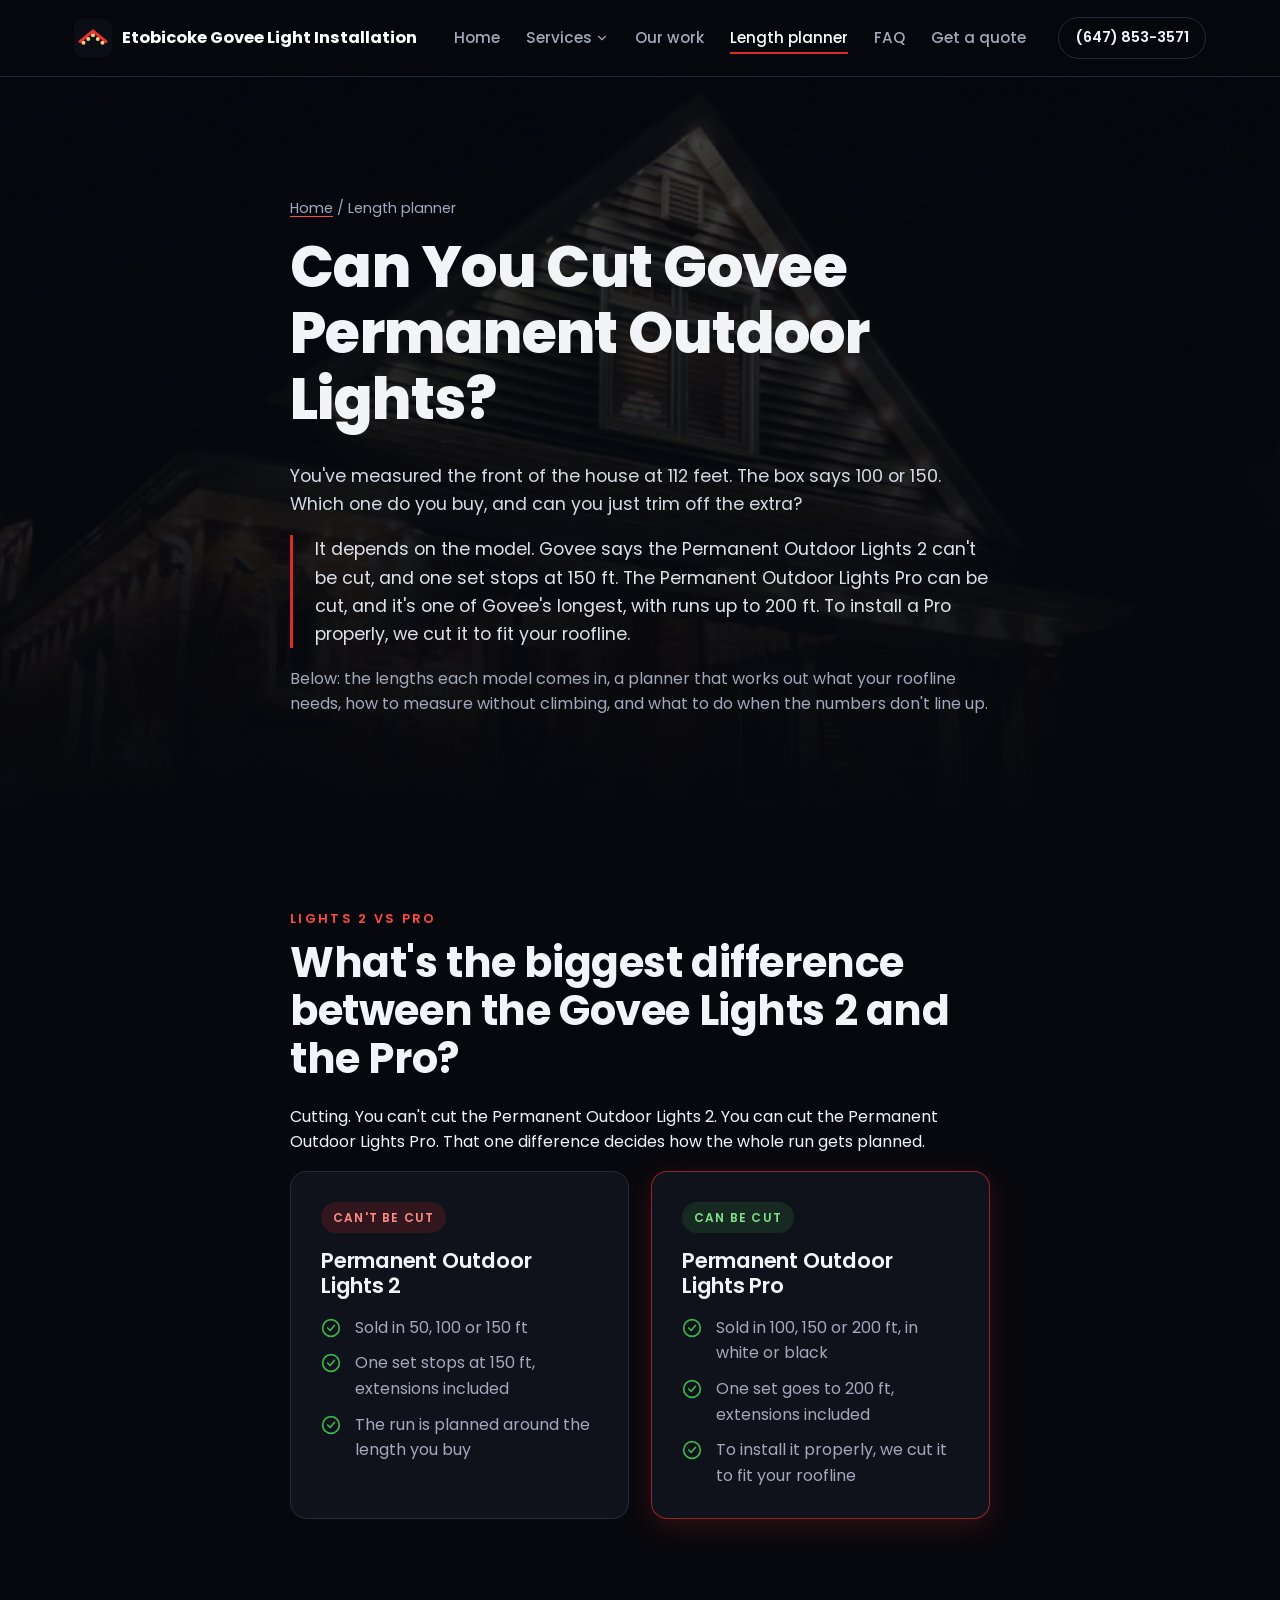
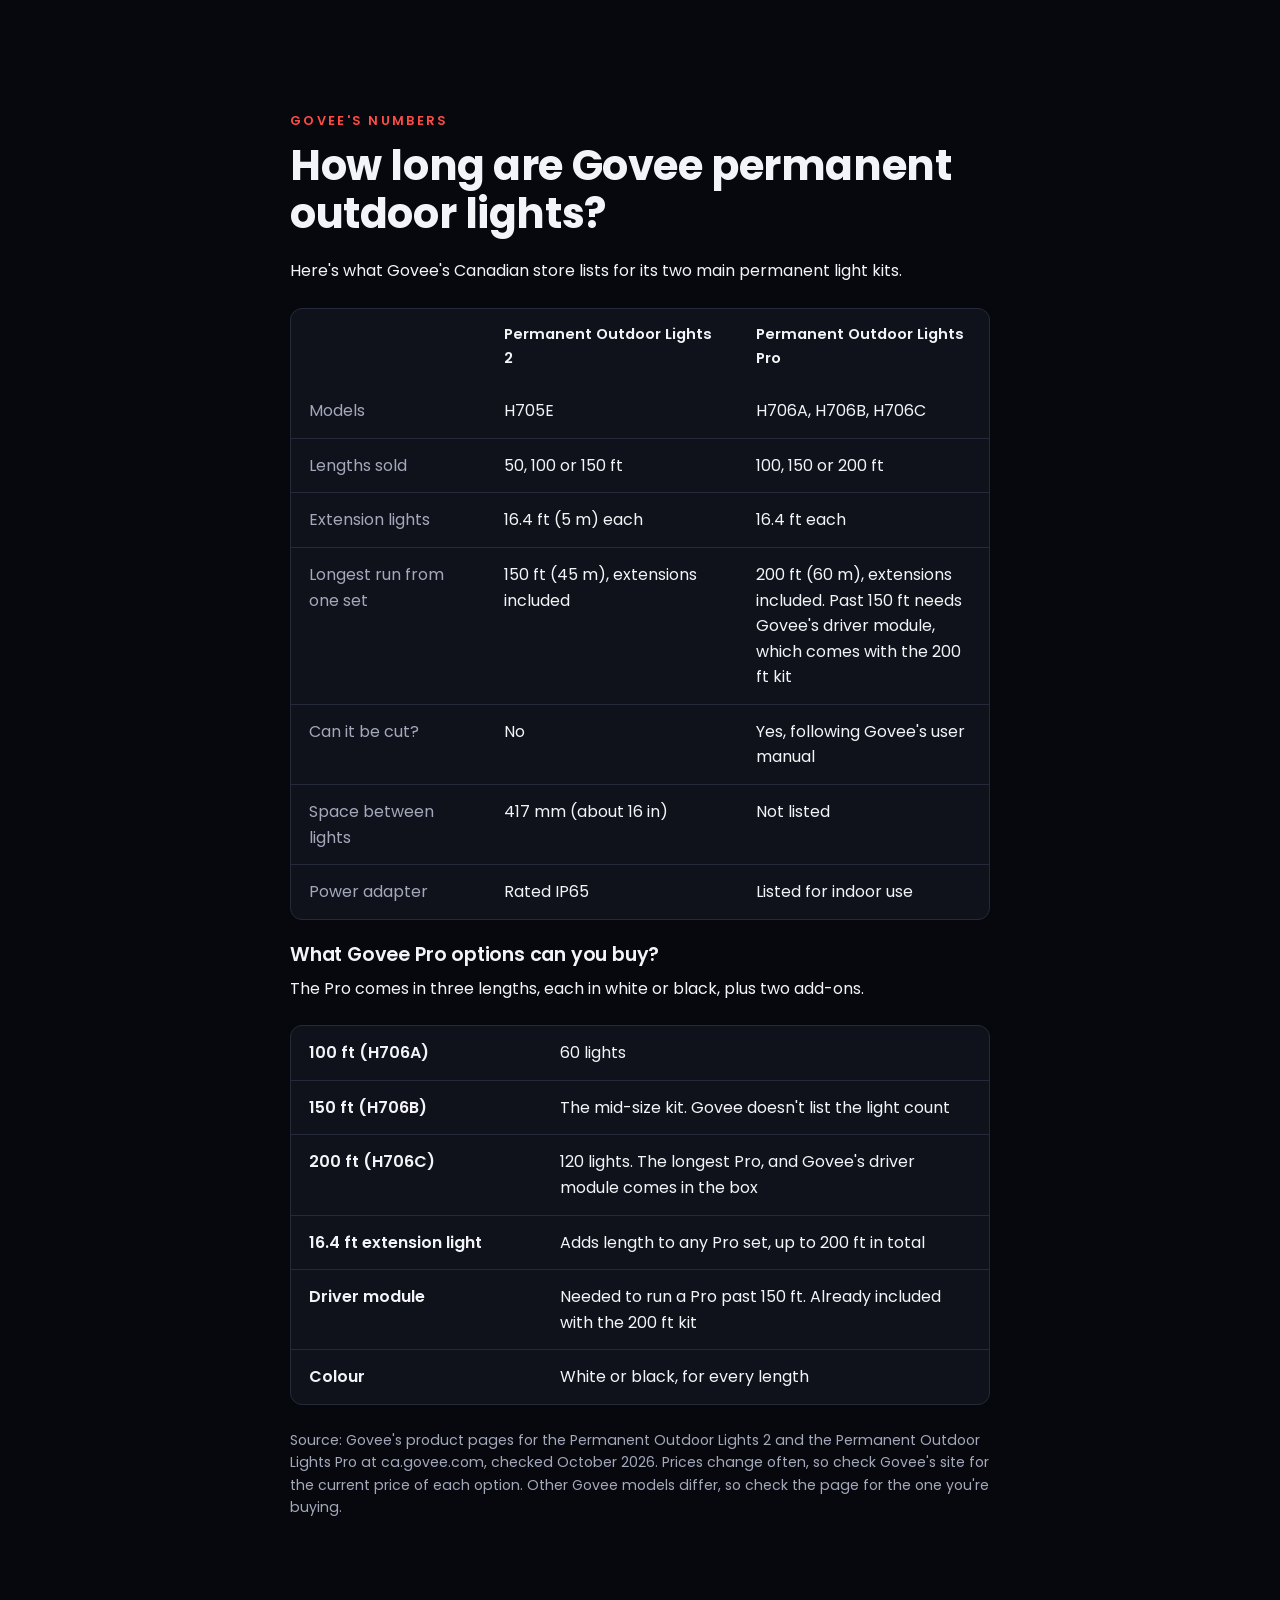
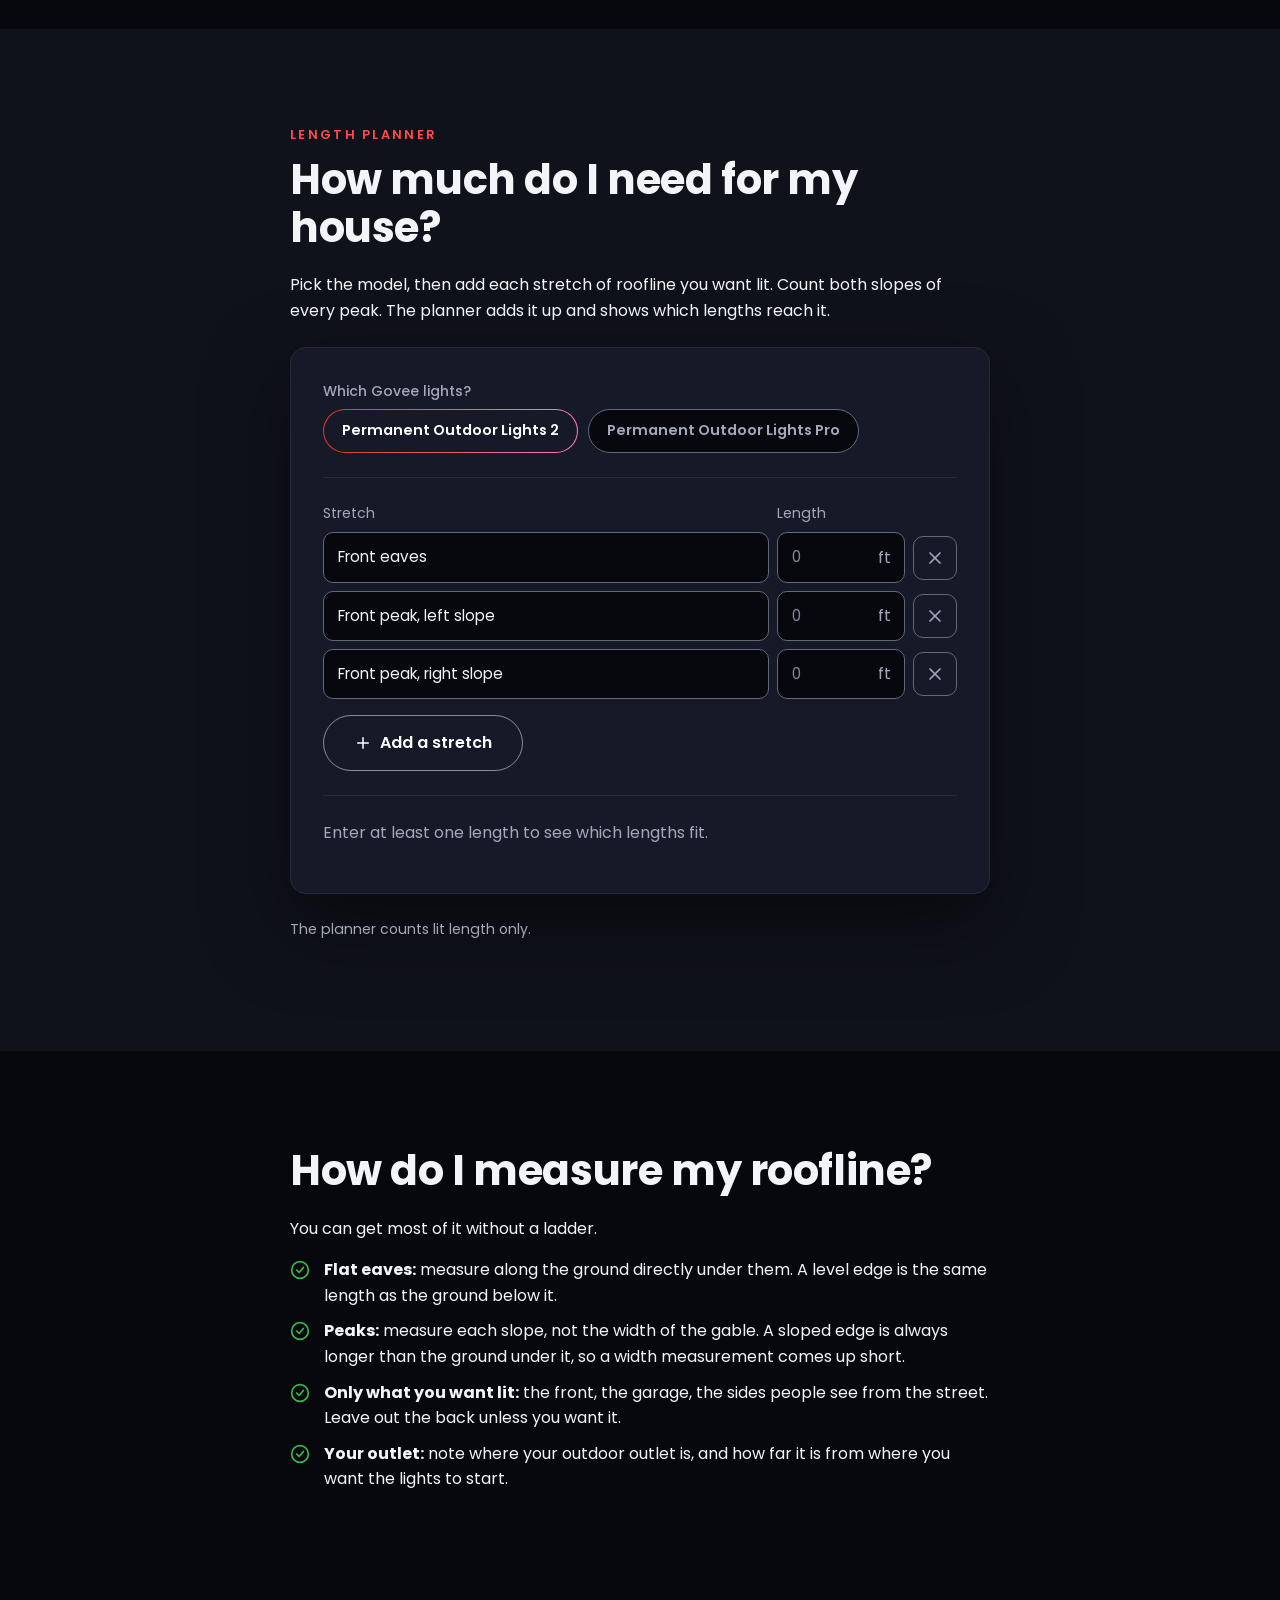
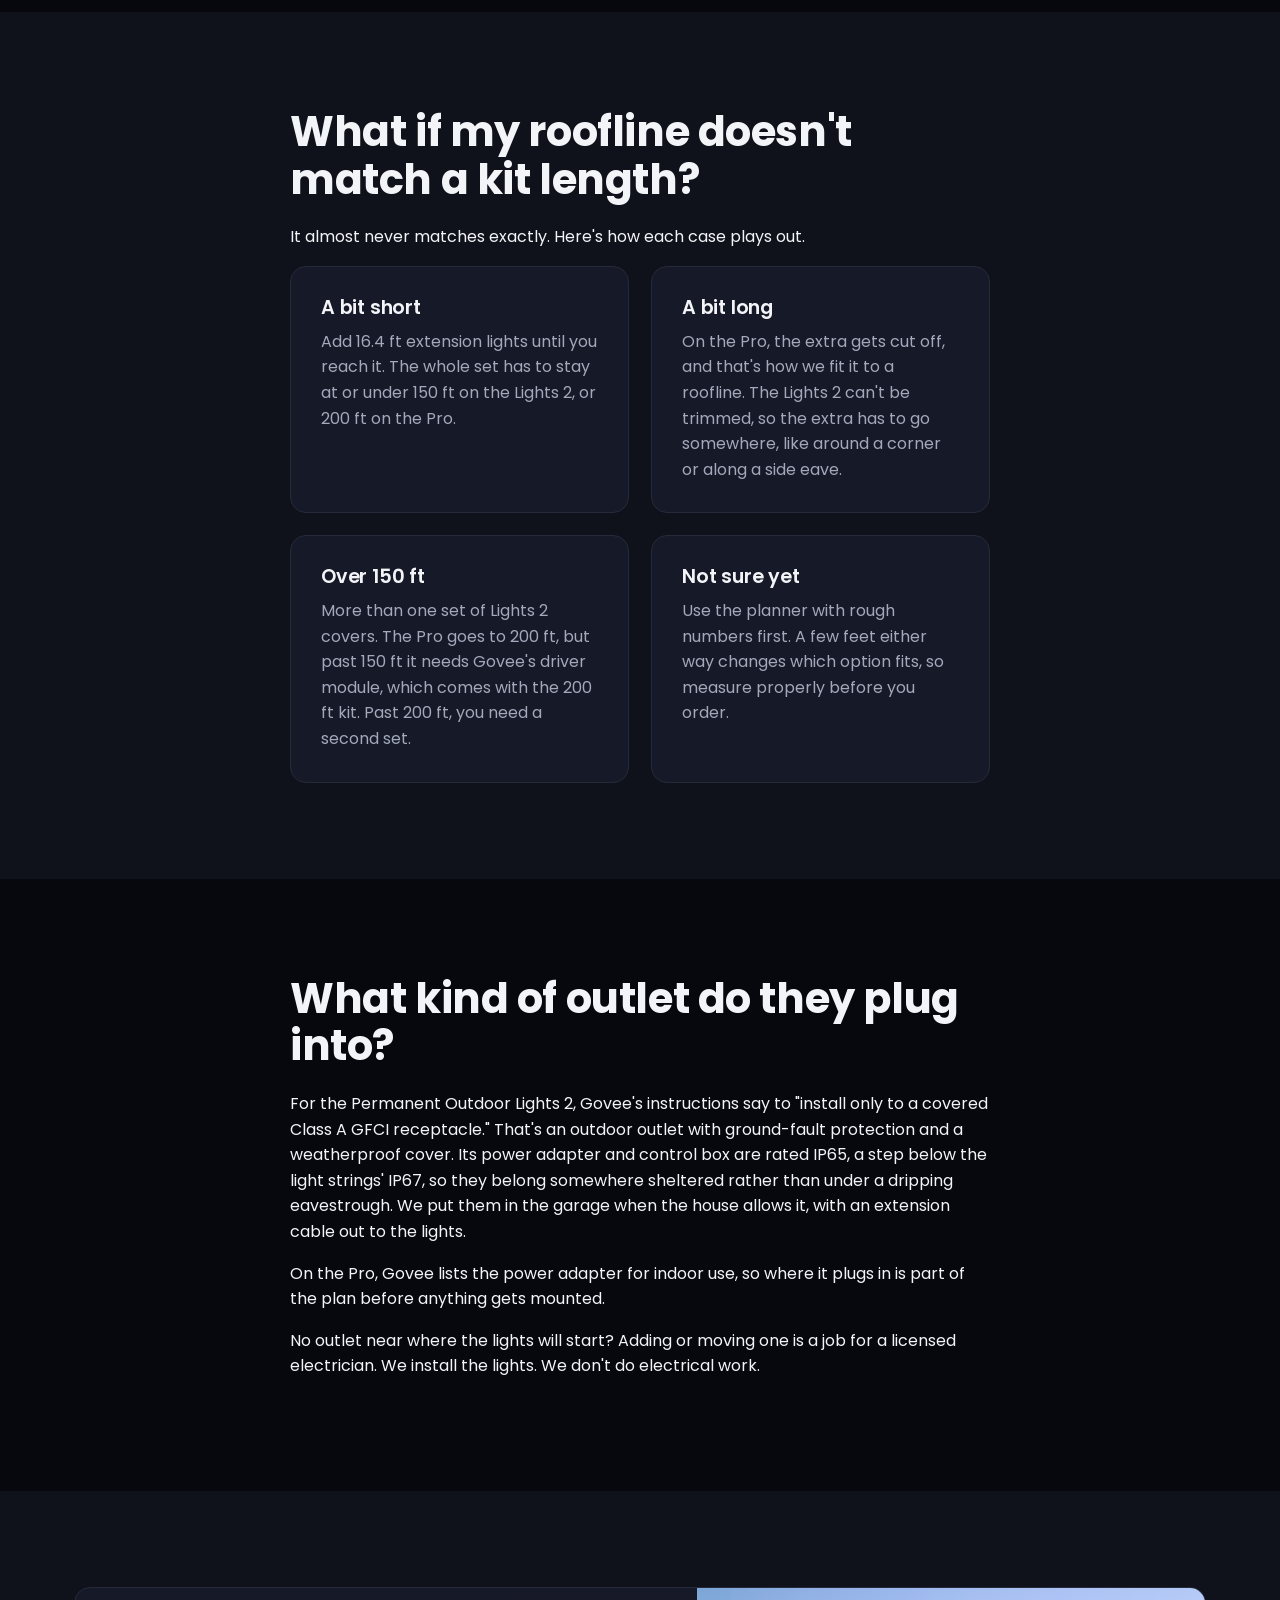
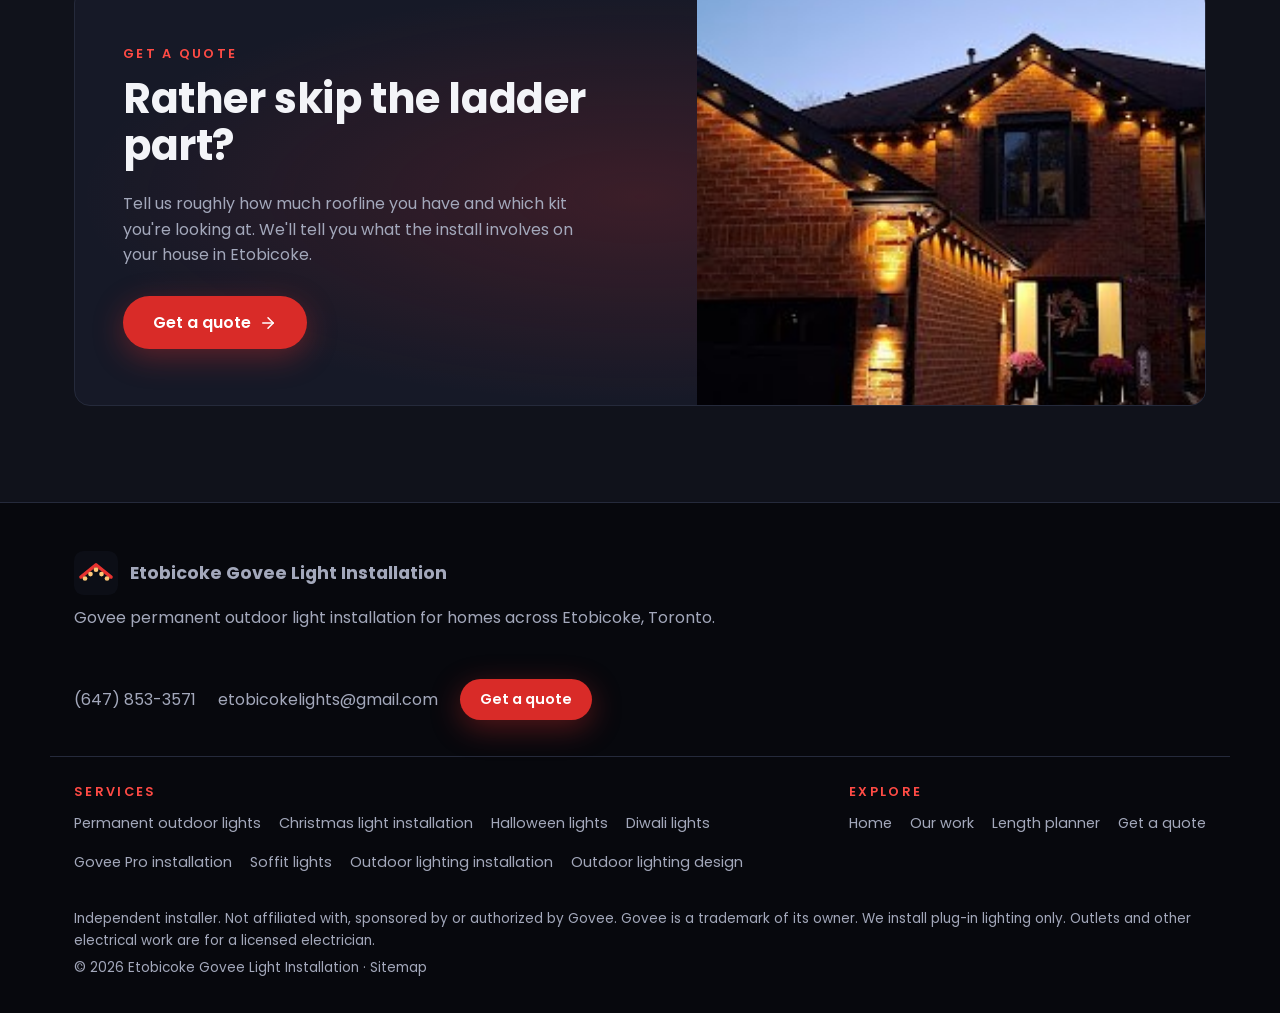
==== commit c2d08913: "Owner corrections: any colour, not fixed warm white; power supply in the garage Govee does thousands" ====
--- a/can-you-cut-govee-permanent-outdoor-lights/index.html
+++ b/can-you-cut-govee-permanent-outdoor-lights/index.html
@@ -20,7 +20,7 @@
 <link rel="icon" href="/assets/favicon.svg" type="image/svg+xml">
 <link rel="preload" href="/assets/fonts/poppins-400-latin.woff2" as="font" type="font/woff2" crossorigin>
 <link rel="preload" href="/assets/fonts/poppins-800-latin.woff2" as="font" type="font/woff2" crossorigin>
-<link rel="stylesheet" href="/assets/site.css?v=e31c75f2">
+<link rel="stylesheet" href="/assets/site.css?v=4d6da9df">
 <script>document.documentElement.classList.add("js")</script>
 <script type="application/ld+json">{"@context": "https://schema.org", "@type": "BreadcrumbList", "itemListElement": [{"@type": "ListItem", "position": 1, "name": "Home", "item": "https://etobicokelights.com/"}, {"@type": "ListItem", "position": 2, "name": "Length planner", "item": "https://etobicokelights.com/can-you-cut-govee-permanent-outdoor-lights/"}]}</script>
 </head>
@@ -202,7 +202,7 @@
   <section class="theme-light" aria-labelledby="outlet-title">
     <div class="wrap narrow">
       <h2 id="outlet-title">What kind of outlet do they plug into?</h2>
-      <p>For the Permanent Outdoor Lights 2, Govee's instructions say to "install only to a covered Class A GFCI receptacle." That's an outdoor outlet with ground-fault protection and a weatherproof cover. Its power adapter and control box are rated IP65, a step below the light strings' IP67, so they belong somewhere sheltered rather than under a dripping eavestrough.</p>
+      <p>For the Permanent Outdoor Lights 2, Govee's instructions say to "install only to a covered Class A GFCI receptacle." That's an outdoor outlet with ground-fault protection and a weatherproof cover. Its power adapter and control box are rated IP65, a step below the light strings' IP67, so they belong somewhere sheltered rather than under a dripping eavestrough. We put them in the garage when the house allows it, with an extension cable out to the lights.</p>
       <p>On the Pro, Govee lists the power adapter for indoor use, so where it plugs in is part of the plan before anything gets mounted.</p>
       <p>No outlet near where the lights will start? Adding or moving one is a job for a licensed electrician. We install the lights. We don't do electrical work.</p>
     </div>
@@ -247,6 +247,6 @@
     <p>&copy; 2026 Etobicoke Govee Light Installation · <a href="/sitemap/">Sitemap</a></p>
   </div>
 </footer>
-<script src="/assets/site.js?v=e31c75f2" defer></script>
+<script src="/assets/site.js?v=4d6da9df" defer></script>
 </body>
 </html>
--- a/assets/site.css
+++ b/assets/site.css
@@ -223,6 +223,12 @@
 .icon { width: 42px; height: 42px; border-radius: 12px; display: grid; place-items: center; background: rgba(232, 50, 47, 0.14); color: var(--red2); margin-bottom: 18px; }
 .card:nth-child(2) .icon, .card:nth-child(4) .icon { background: rgba(59, 181, 74, 0.14); color: var(--green); }
 .icon svg { width: 22px; height: 22px; }
+
+/* Review quotes. Text only: no stars, rating or review schema (the reviews are on another business's profile). */
+.quote { margin: 0; background: var(--panel2); display: flex; flex-direction: column; gap: 18px; }
+.quote blockquote { margin: 0; flex: 1; }
+.quote blockquote p { color: var(--text); }
+.quote figcaption strong { display: block; font-weight: 600; }
 .grid-2 { display: grid; grid-template-columns: repeat(2, 1fr); gap: 22px; }
 .grid-3 { display: grid; grid-template-columns: repeat(3, 1fr); gap: 22px; }
 .grid-4 { display: grid; grid-template-columns: repeat(4, 1fr); gap: 22px; }
